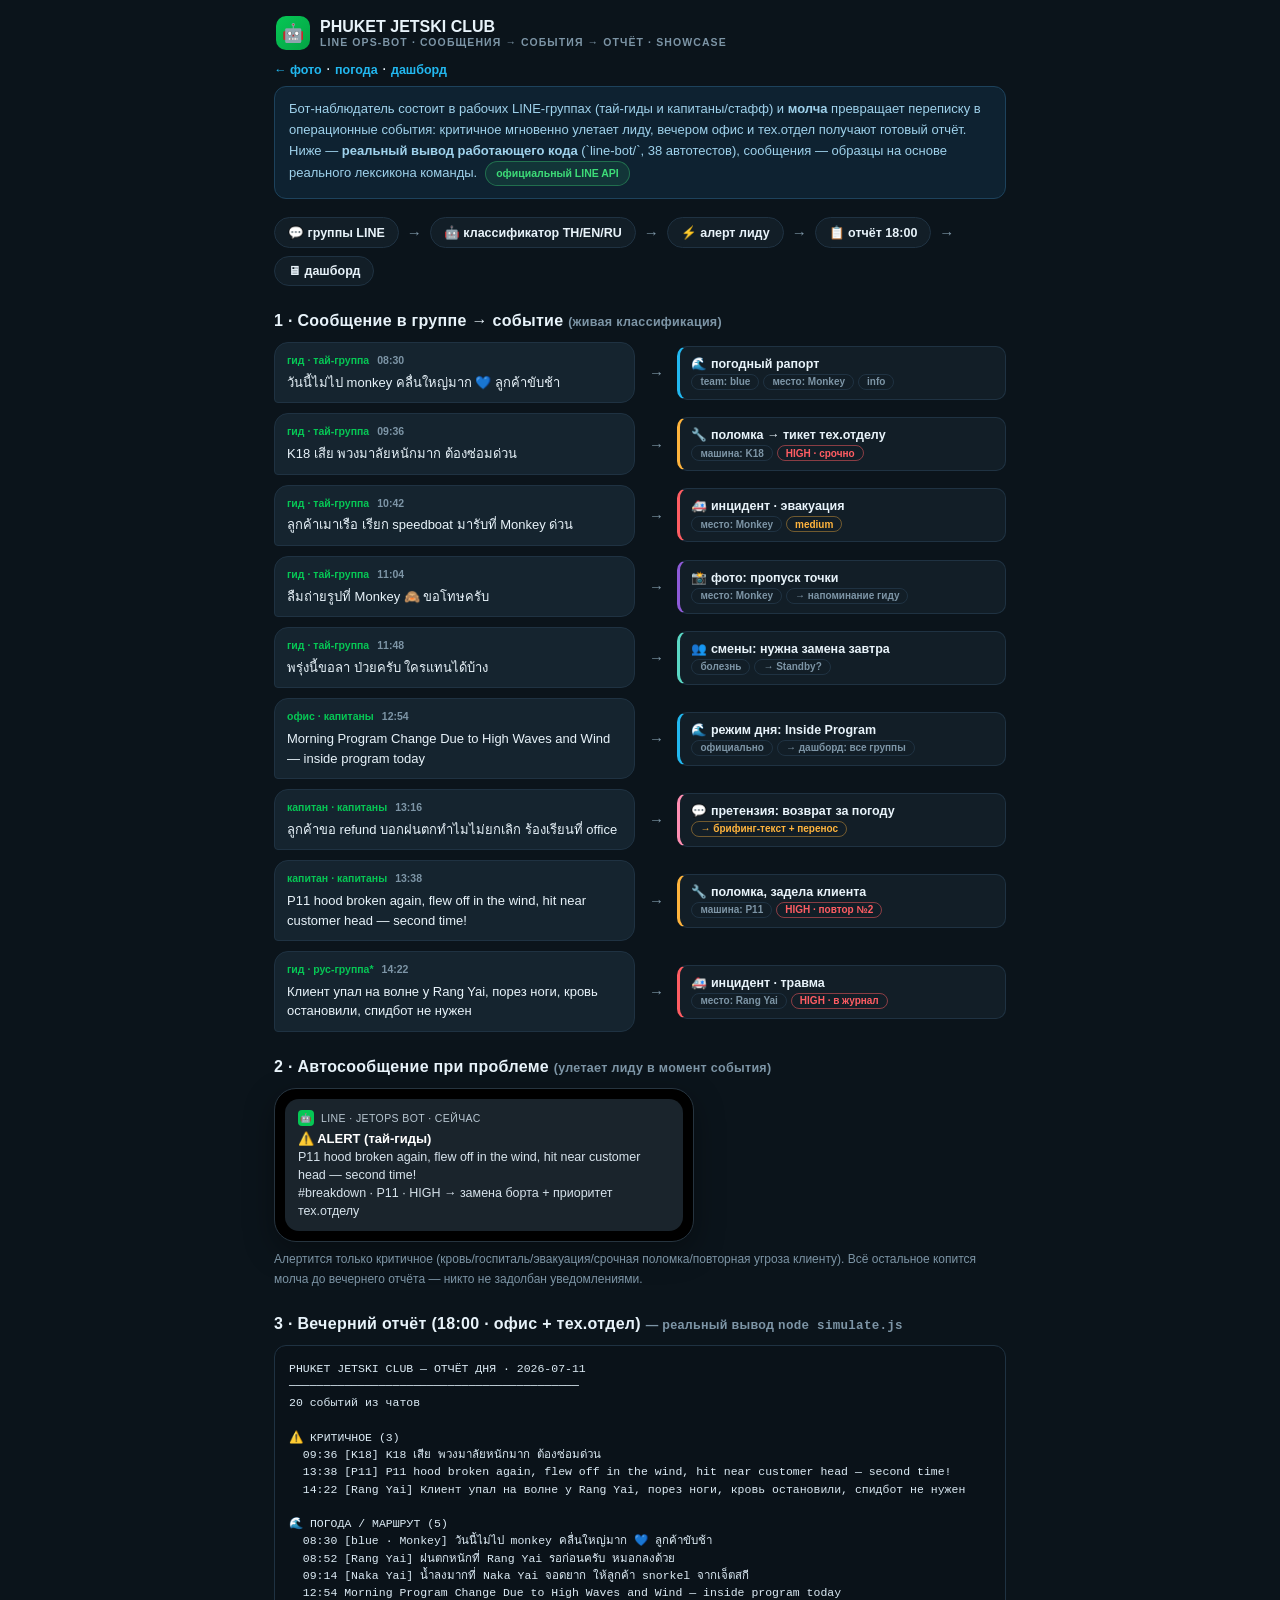
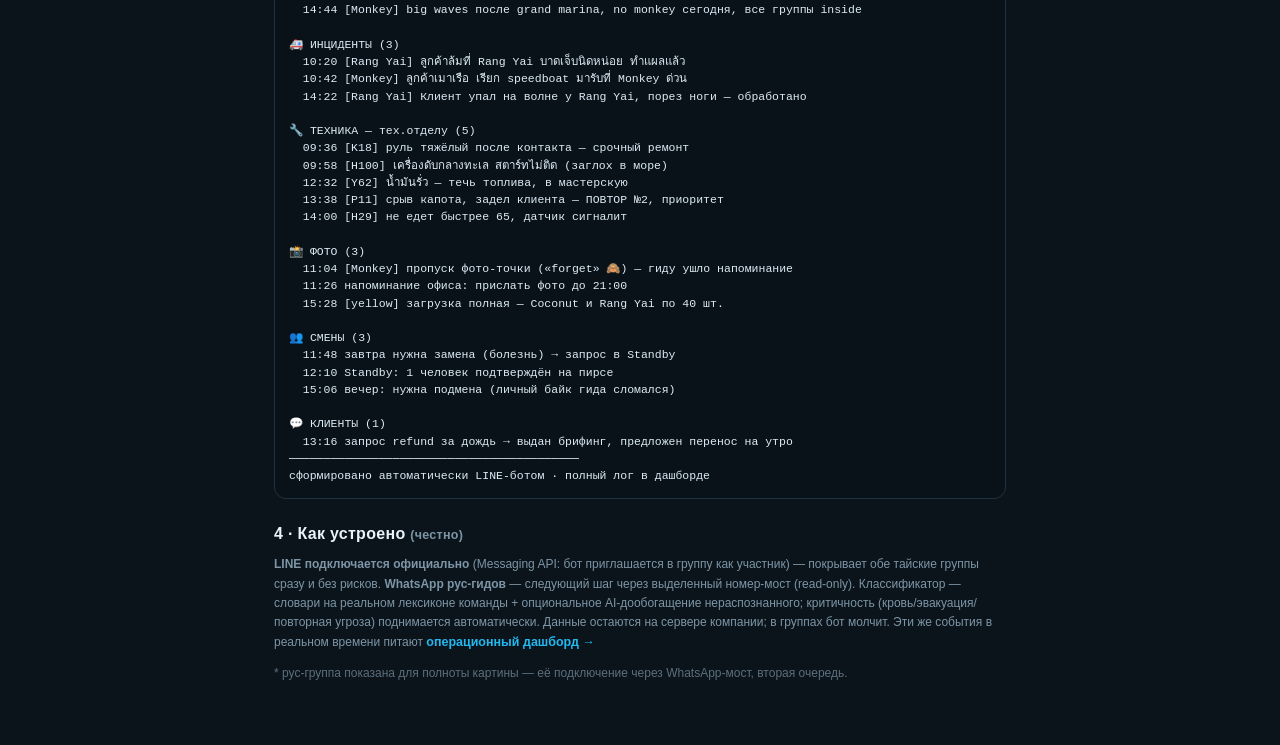
==== bot.html @ d7a2cb6c "Phuket Jetski Club ops suite — live demos (photo delivery, weather board, ops dashboard, LINE bot sh" ====
<!doctype html>
<html lang="ru">
<head>
<meta charset="utf-8">
<meta name="viewport" content="width=device-width, initial-scale=1">
<meta name="theme-color" content="#0b141b">
<title>Phuket Jetski Club — LINE Ops-Bot (showcase)</title>
<style>
  :root{--bg:#0b141b;--panel:#121e27;--panel2:#0f1922;--line:#1f3242;--ink:#e8f3fa;--muted:#7d95a6;
    --accent:#22b8f0;--ok:#3ddc78;--warn:#ffb43d;--bad:#ff5d63;--lineGreen:#06c755;
    --shadow:0 10px 30px rgba(0,0,0,.35);--r:14px}
  *{box-sizing:border-box}html,body{margin:0}
  body{font-family:-apple-system,BlinkMacSystemFont,"Segoe UI",Roboto,"Noto Sans Thai",sans-serif;background:var(--bg);color:var(--ink)}
  #app{max-width:760px;margin:0 auto;padding:0 14px 50px}
  header.top{display:flex;align-items:center;gap:10px;padding:16px 2px 10px}
  .logo{width:34px;height:34px;border-radius:10px;background:linear-gradient(135deg,#06c755,#04a344);display:grid;place-items:center;font-size:18px}
  .brand{font-weight:800}.brand small{display:block;font-weight:600;color:var(--muted);font-size:10.5px;letter-spacing:1.1px;text-transform:uppercase}
  .frame{background:#0e2231;border:1px solid #1d425c;color:#9fd2ec;font-size:13px;border-radius:12px;padding:12px 14px;margin:8px 0 18px;line-height:1.6}
  .pipe{display:flex;flex-wrap:wrap;gap:8px;align-items:center;margin:0 0 20px;font-size:12.5px;font-weight:700}
  .pipe .st{background:var(--panel);border:1px solid var(--line);border-radius:999px;padding:7px 13px}
  .pipe .ar{color:var(--muted)}
  h2{font-size:16px;margin:26px 0 12px;letter-spacing:.3px}
  h2 .n{color:var(--muted);font-weight:600;font-size:12.5px}
  .pair{display:grid;grid-template-columns:minmax(0,1.1fr) 26px minmax(0,1fr);gap:8px;align-items:center;margin-bottom:10px}
  @media(max-width:640px){.pair{grid-template-columns:1fr;gap:4px}.pair .ar{display:none}}
  .bubble{background:#15242f;border:1px solid var(--line);border-radius:14px 14px 14px 4px;padding:10px 12px;font-size:13px;line-height:1.5}
  .bubble .meta{display:flex;gap:8px;font-size:10.5px;color:var(--muted);margin-bottom:4px;font-weight:700}
  .bubble .who{color:var(--lineGreen)}
  .ar{color:var(--muted);text-align:center;font-size:15px}
  .event{background:var(--panel);border:1px solid var(--line);border-left:3px solid var(--accent);border-radius:10px;padding:9px 11px;font-size:12px}
  .event.breakdown{border-left-color:var(--warn)} .event.incident{border-left-color:var(--bad)}
  .event.shift{border-left-color:#5bd8c5} .event.photo_status{border-left-color:#8e5bd8}
  .event.client_issue{border-left-color:#ff8fb3} .event.office_notice{border-left-color:#7d95a6}
  .event b{font-size:12.5px}
  .chip{display:inline-block;font-size:10px;font-weight:800;padding:1.5px 8px;border-radius:999px;border:1px solid var(--line);color:var(--muted);margin:3px 4px 0 0}
  .chip.high{color:var(--bad);border-color:rgba(255,93,99,.5)} .chip.medium{color:var(--warn);border-color:rgba(255,180,61,.4)}
  .phone{max-width:420px;background:#000;border-radius:22px;padding:10px;border:1px solid #26343f;box-shadow:var(--shadow)}
  .notif{background:rgba(28,38,46,.96);border-radius:14px;padding:11px 13px;color:#fff}
  .notif .head{display:flex;align-items:center;gap:7px;font-size:10.5px;color:#b9c8d3;text-transform:uppercase;letter-spacing:.4px;margin-bottom:5px}
  .notif .head .ic{width:16px;height:16px;border-radius:4px;background:var(--lineGreen);display:grid;place-items:center;font-size:9px}
  .notif .t{font-size:13px;font-weight:700;margin-bottom:2px}
  .notif .b{font-size:12.5px;color:#d7e3ec;line-height:1.45}
  pre.eod{background:#0a1219;border:1px solid var(--line);color:#dcebf5;border-radius:12px;padding:14px;font-size:11.5px;line-height:1.5;white-space:pre-wrap;word-break:break-word;font-family:ui-monospace,Menlo,monospace;margin:0;overflow-x:auto}
  .note{font-size:12px;color:var(--muted);line-height:1.6;margin-top:8px}
  a.back{color:var(--accent);text-decoration:none;font-size:12.5px;font-weight:700}
  .badge{display:inline-block;font-size:10.5px;font-weight:800;padding:3px 10px;border-radius:999px;background:rgba(61,220,120,.1);color:var(--ok);border:1px solid rgba(61,220,120,.35);margin-left:8px}
</style>
</head>
<body>
<div id="app">
  <header class="top">
    <span class="logo">🤖</span>
    <span class="brand">PHUKET JETSKI CLUB<small>LINE Ops-Bot · сообщения → события → отчёт · showcase</small></span>
  </header>
  <div><a class="back" href="index.html">← фото</a> · <a class="back" href="weather.html">погода</a> · <a class="back" href="dashboard.html">дашборд</a></div>

  <div class="frame">Бот-наблюдатель состоит в рабочих LINE-группах (тай-гиды и капитаны/стафф) и <b>молча</b> превращает переписку в операционные события: критичное мгновенно улетает лиду, вечером офис и тех.отдел получают готовый отчёт. Ниже — <b>реальный вывод работающего кода</b> (`line-bot/`, 38 автотестов), сообщения — образцы на основе реального лексикона команды.<span class="badge">официальный LINE API</span></div>

  <div class="pipe">
    <span class="st">💬 группы LINE</span><span class="ar">→</span>
    <span class="st">🤖 классификатор TH/EN/RU</span><span class="ar">→</span>
    <span class="st">⚡ алерт лиду</span><span class="ar">→</span>
    <span class="st">📋 отчёт 18:00</span><span class="ar">→</span>
    <span class="st">🖥 дашборд</span>
  </div>

  <h2>1 · Сообщение в группе → событие <span class="n">(живая классификация)</span></h2>

  <div class="pair">
    <div class="bubble"><div class="meta"><span class="who">гид · тай-группа</span><span>08:30</span></div>วันนี้ไม่ไป monkey คลื่นใหญ่มาก 💙 ลูกค้าขับช้า</div>
    <div class="ar">→</div>
    <div class="event"><b>🌊 погодный рапорт</b><br><span class="chip">team: blue</span><span class="chip">место: Monkey</span><span class="chip">info</span></div>
  </div>
  <div class="pair">
    <div class="bubble"><div class="meta"><span class="who">гид · тай-группа</span><span>09:36</span></div>K18 เสีย พวงมาลัยหนักมาก ต้องซ่อมด่วน</div>
    <div class="ar">→</div>
    <div class="event breakdown"><b>🔧 поломка → тикет тех.отделу</b><br><span class="chip">машина: K18</span><span class="chip high">HIGH · срочно</span></div>
  </div>
  <div class="pair">
    <div class="bubble"><div class="meta"><span class="who">гид · тай-группа</span><span>10:42</span></div>ลูกค้าเมาเรือ เรียก speedboat มารับที่ Monkey ด่วน</div>
    <div class="ar">→</div>
    <div class="event incident"><b>🚑 инцидент · эвакуация</b><br><span class="chip">место: Monkey</span><span class="chip medium">medium</span></div>
  </div>
  <div class="pair">
    <div class="bubble"><div class="meta"><span class="who">гид · тай-группа</span><span>11:04</span></div>ลืมถ่ายรูปที่ Monkey 🙈 ขอโทษครับ</div>
    <div class="ar">→</div>
    <div class="event photo_status"><b>📸 фото: пропуск точки</b><br><span class="chip">место: Monkey</span><span class="chip">→ напоминание гиду</span></div>
  </div>
  <div class="pair">
    <div class="bubble"><div class="meta"><span class="who">гид · тай-группа</span><span>11:48</span></div>พรุ่งนี้ขอลา ป่วยครับ ใครแทนได้บ้าง</div>
    <div class="ar">→</div>
    <div class="event shift"><b>👥 смены: нужна замена завтра</b><br><span class="chip">болезнь</span><span class="chip">→ Standby?</span></div>
  </div>
  <div class="pair">
    <div class="bubble"><div class="meta"><span class="who">офис · капитаны</span><span>12:54</span></div>Morning Program Change Due to High Waves and Wind — inside program today</div>
    <div class="ar">→</div>
    <div class="event"><b>🌊 режим дня: Inside Program</b><br><span class="chip">официально</span><span class="chip">→ дашборд: все группы</span></div>
  </div>
  <div class="pair">
    <div class="bubble"><div class="meta"><span class="who">капитан · капитаны</span><span>13:16</span></div>ลูกค้าขอ refund บอกฝนตกทำไมไม่ยกเลิก ร้องเรียนที่ office</div>
    <div class="ar">→</div>
    <div class="event client_issue"><b>💬 претензия: возврат за погоду</b><br><span class="chip medium">→ брифинг-текст + перенос</span></div>
  </div>
  <div class="pair">
    <div class="bubble"><div class="meta"><span class="who">капитан · капитаны</span><span>13:38</span></div>P11 hood broken again, flew off in the wind, hit near customer head — second time!</div>
    <div class="ar">→</div>
    <div class="event breakdown"><b>🔧 поломка, задела клиента</b><br><span class="chip">машина: P11</span><span class="chip high">HIGH · повтор №2</span></div>
  </div>
  <div class="pair">
    <div class="bubble"><div class="meta"><span class="who">гид · рус-группа*</span><span>14:22</span></div>Клиент упал на волне у Rang Yai, порез ноги, кровь остановили, спидбот не нужен</div>
    <div class="ar">→</div>
    <div class="event incident"><b>🚑 инцидент · травма</b><br><span class="chip">место: Rang Yai</span><span class="chip high">HIGH · в журнал</span></div>
  </div>

  <h2>2 · Автосообщение при проблеме <span class="n">(улетает лиду в момент события)</span></h2>
  <div class="phone">
    <div class="notif">
      <div class="head"><span class="ic">🤖</span> LINE · JetOps Bot · сейчас</div>
      <div class="t">⚠️ ALERT (тай-гиды)</div>
      <div class="b">P11 hood broken again, flew off in the wind, hit near customer head — second time!<br>#breakdown · P11 · HIGH → замена борта + приоритет тех.отделу</div>
    </div>
  </div>
  <p class="note">Алертится только критичное (кровь/госпиталь/эвакуация/срочная поломка/повторная угроза клиенту). Всё остальное копится молча до вечернего отчёта — никто не задолбан уведомлениями.</p>

  <h2>3 · Вечерний отчёт (18:00 · офис + тех.отдел) <span class="n">— реальный вывод <code>node simulate.js</code></span></h2>
  <pre class="eod">PHUKET JETSKI CLUB — ОТЧЁТ ДНЯ · 2026-07-11
──────────────────────────────────────────
20 событий из чатов

⚠️ КРИТИЧНОЕ (3)
  09:36 [K18] K18 เสีย พวงมาลัยหนักมาก ต้องซ่อมด่วน
  13:38 [P11] P11 hood broken again, flew off in the wind, hit near customer head — second time!
  14:22 [Rang Yai] Клиент упал на волне у Rang Yai, порез ноги, кровь остановили, спидбот не нужен

🌊 ПОГОДА / МАРШРУТ (5)
  08:30 [blue · Monkey] วันนี้ไม่ไป monkey คลื่นใหญ่มาก 💙 ลูกค้าขับช้า
  08:52 [Rang Yai] ฝนตกหนักที่ Rang Yai รอก่อนครับ หมอกลงด้วย
  09:14 [Naka Yai] น้ำลงมากที่ Naka Yai จอดยาก ให้ลูกค้า snorkel จากเจ็ตสกี
  12:54 Morning Program Change Due to High Waves and Wind — inside program today
  14:44 [Monkey] big waves после grand marina, no monkey сегодня, все группы inside

🚑 ИНЦИДЕНТЫ (3)
  10:20 [Rang Yai] ลูกค้าล้มที่ Rang Yai บาดเจ็บนิดหน่อย ทำแผลแล้ว
  10:42 [Monkey] ลูกค้าเมาเรือ เรียก speedboat มารับที่ Monkey ด่วน
  14:22 [Rang Yai] Клиент упал на волне у Rang Yai, порез ноги — обработано

🔧 ТЕХНИКА — тех.отделу (5)
  09:36 [K18] руль тяжёлый после контакта — срочный ремонт
  09:58 [H100] เครื่องดับกลางทะเล สตาร์ทไม่ติด (заглох в море)
  12:32 [Y62] น้ำมันรั่ว — течь топлива, в мастерскую
  13:38 [P11] срыв капота, задел клиента — ПОВТОР №2, приоритет
  14:00 [H29] не едет быстрее 65, датчик сигналит

📸 ФОТО (3)
  11:04 [Monkey] пропуск фото-точки («forget» 🙈) — гиду ушло напоминание
  11:26 напоминание офиса: прислать фото до 21:00
  15:28 [yellow] загрузка полная — Coconut и Rang Yai по 40 шт.

👥 СМЕНЫ (3)
  11:48 завтра нужна замена (болезнь) → запрос в Standby
  12:10 Standby: 1 человек подтверждён на пирсе
  15:06 вечер: нужна подмена (личный байк гида сломался)

💬 КЛИЕНТЫ (1)
  13:16 запрос refund за дождь → выдан брифинг, предложен перенос на утро
──────────────────────────────────────────
сформировано автоматически LINE-ботом · полный лог в дашборде</pre>

  <h2>4 · Как устроено <span class="n">(честно)</span></h2>
  <p class="note">
    <b>LINE подключается официально</b> (Messaging API: бот приглашается в группу как участник) — покрывает обе тайские группы сразу и без рисков. <b>WhatsApp рус-гидов</b> — следующий шаг через выделенный номер-мост (read-only). Классификатор — словари на реальном лексиконе команды + опциональное AI-дообогащение нераспознанного; критичность (кровь/эвакуация/повторная угроза) поднимается автоматически. Данные остаются на сервере компании; в группах бот молчит. Эти же события в реальном времени питают <a class="back" href="dashboard.html">операционный дашборд →</a>
  </p>
  <p class="note" style="opacity:.7">* рус-группа показана для полноты картины — её подключение через WhatsApp-мост, вторая очередь.</p>
</div>
</body>
</html>
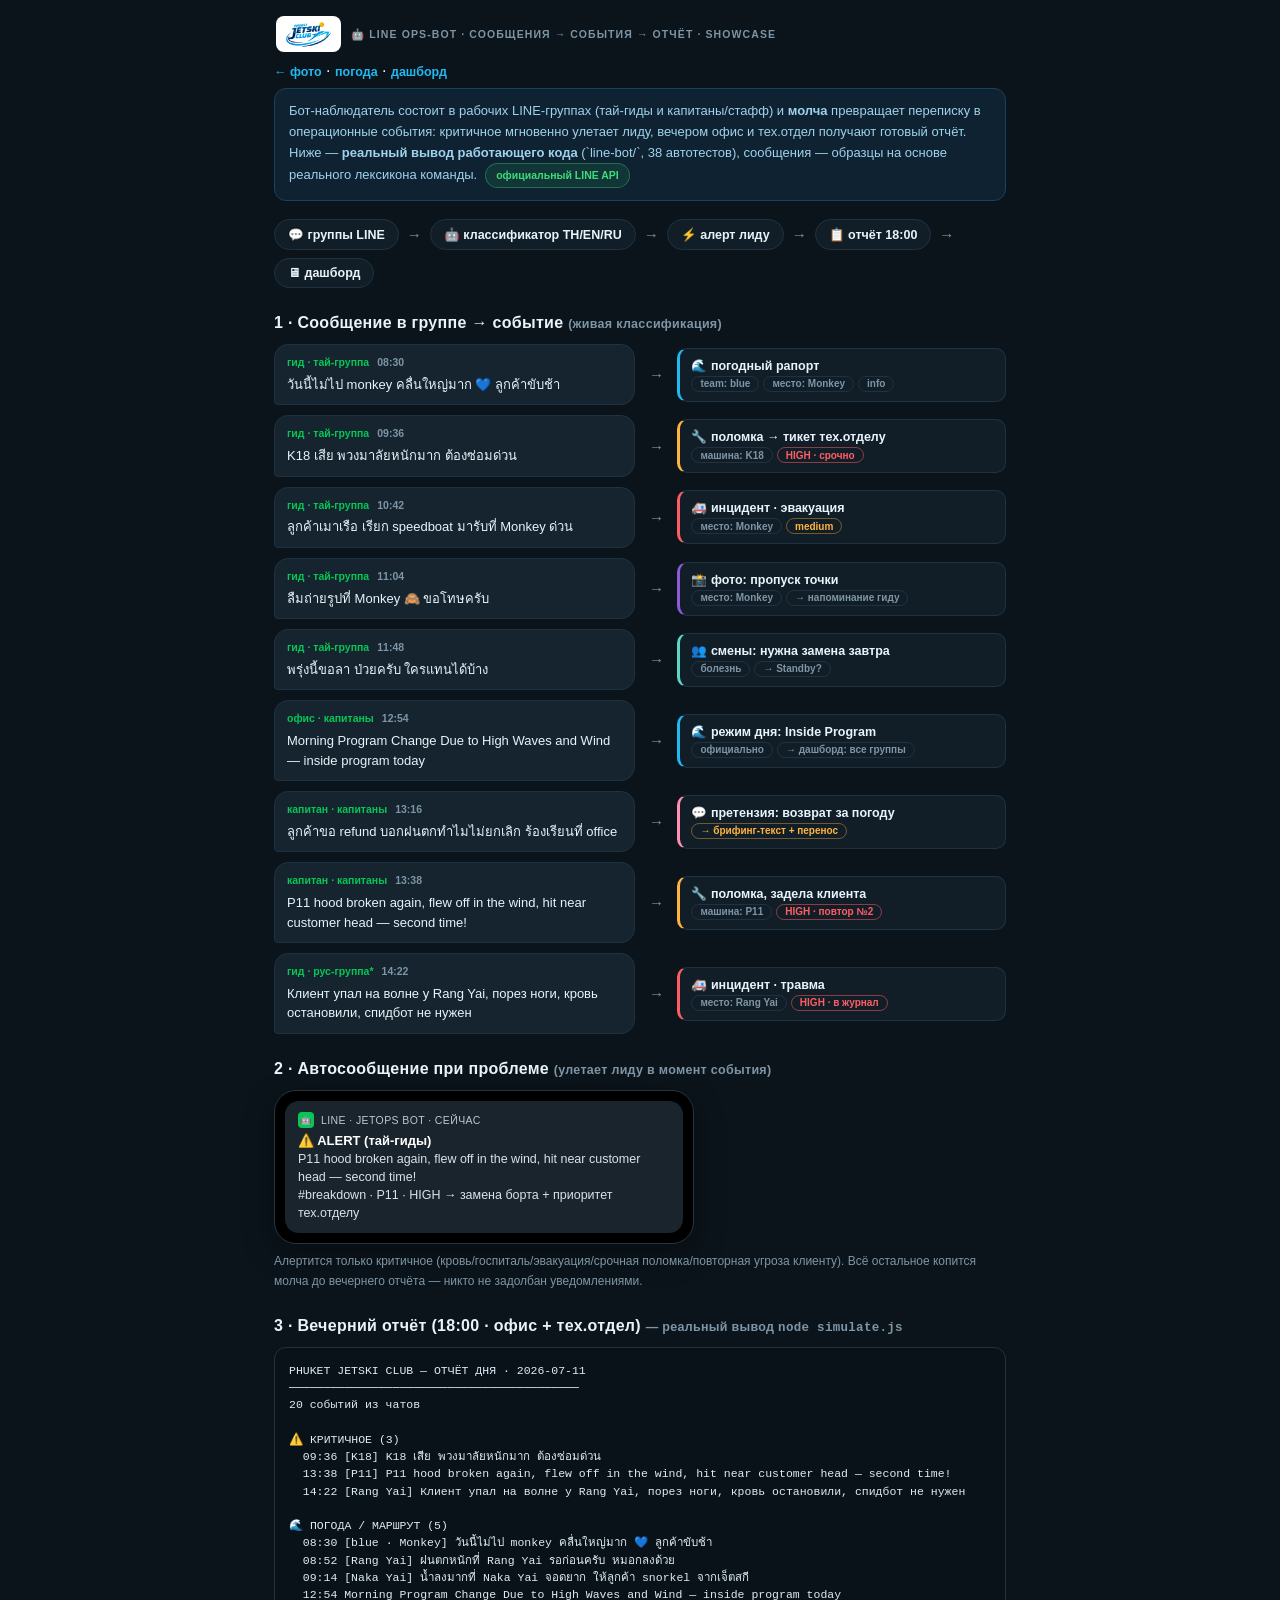
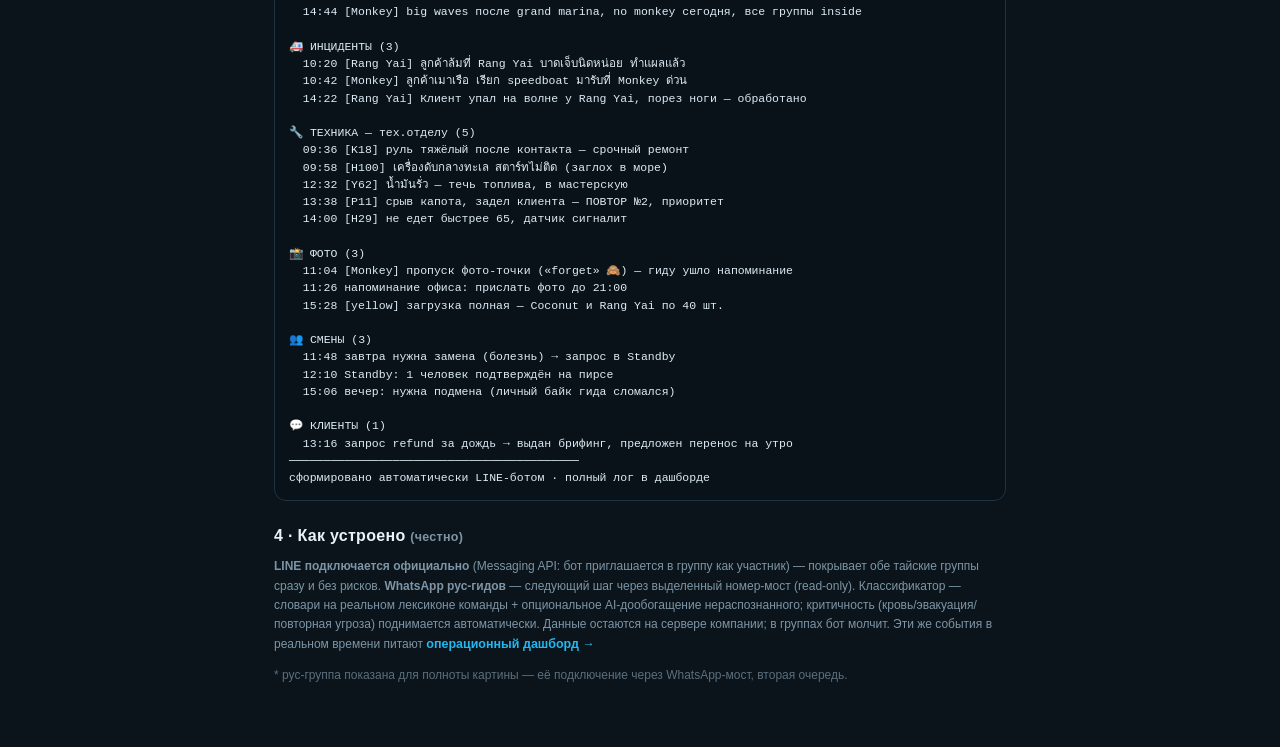
==== commit 186c7519: "brand demos with real Phuket Jetski Club logo Co-Authored-By: Claude Fable 5 <noreply@anthropic.com>" ====
--- a/bot.html
+++ b/bot.html
@@ -49,8 +49,8 @@
 <body>
 <div id="app">
   <header class="top">
-    <span class="logo">🤖</span>
-    <span class="brand">PHUKET JETSKI CLUB<small>LINE Ops-Bot · сообщения → события → отчёт · showcase</small></span>
+    <img class="logo" src="assets/logo.png" alt="Phuket Jetski Club" style="width:auto;height:28px;background:#fff;padding:4px 8px;border-radius:8px;box-sizing:content-box">
+    <span class="brand"><small>🤖 LINE Ops-Bot · сообщения → события → отчёт · showcase</small></span>
   </header>
   <div><a class="back" href="index.html">← фото</a> · <a class="back" href="weather.html">погода</a> · <a class="back" href="dashboard.html">дашборд</a></div>
 
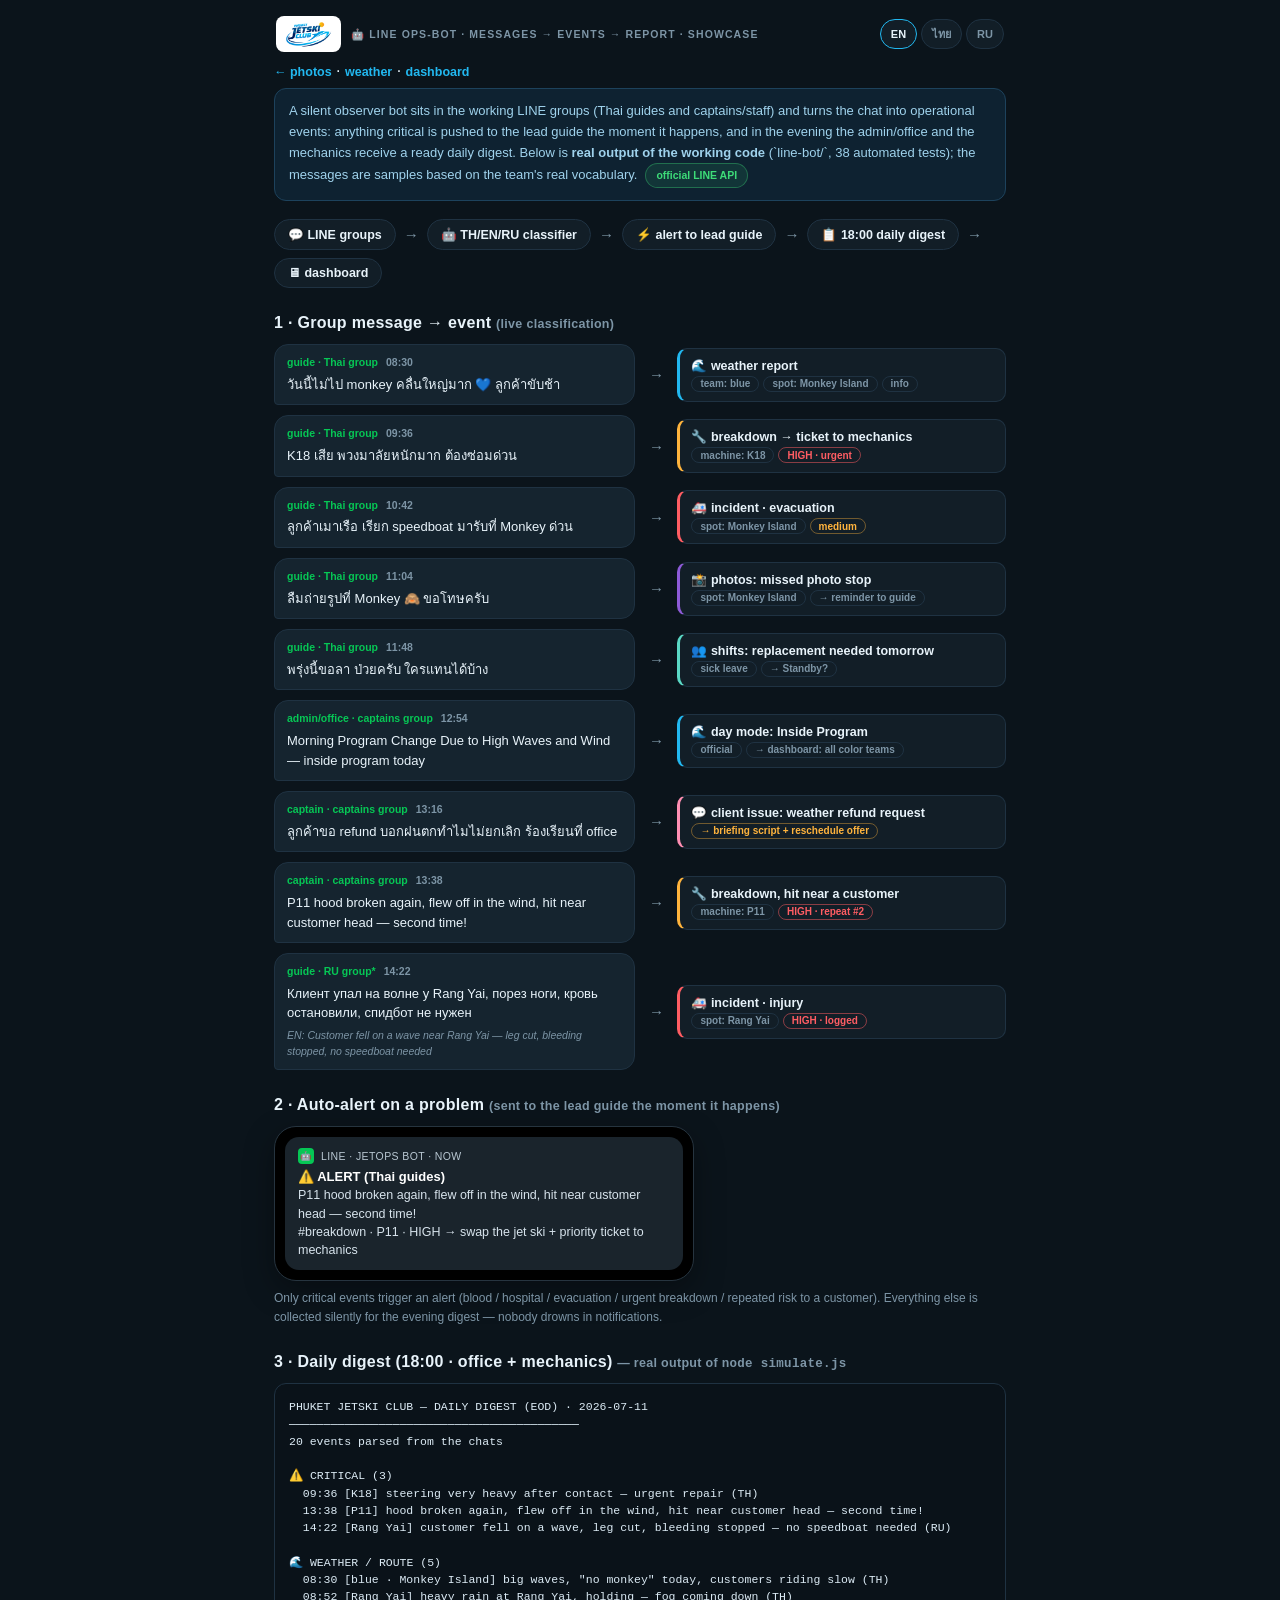
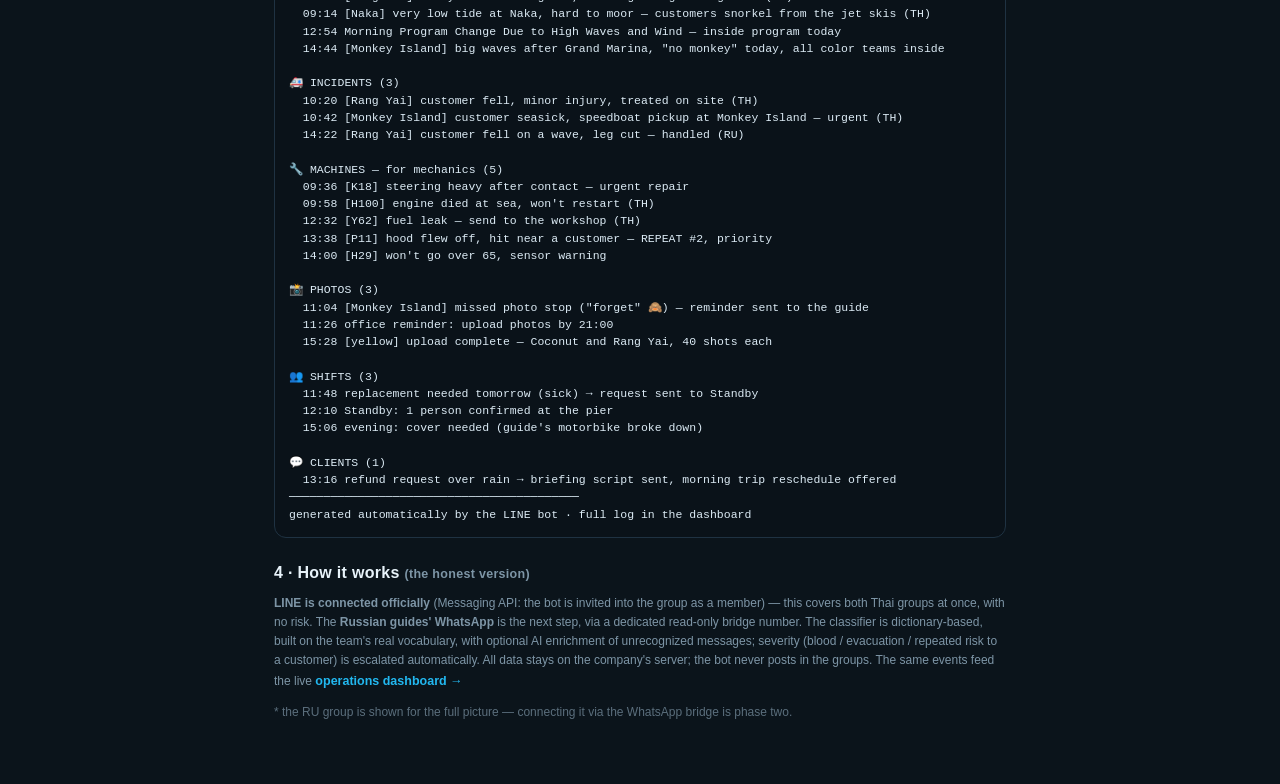
==== commit 5c6f77b7: "P0 localization: English default UI on all 4 demos + EN/TH/RU switcher - EN is the default language " ====
--- a/bot.html
+++ b/bot.html
@@ -1,5 +1,5 @@
 <!doctype html>
-<html lang="ru">
+<html lang="en">
 <head>
 <meta charset="utf-8">
 <meta name="viewport" content="width=device-width, initial-scale=1">
@@ -15,6 +15,9 @@
   header.top{display:flex;align-items:center;gap:10px;padding:16px 2px 10px}
   .logo{width:34px;height:34px;border-radius:10px;background:linear-gradient(135deg,#06c755,#04a344);display:grid;place-items:center;font-size:18px}
   .brand{font-weight:800}.brand small{display:block;font-weight:600;color:var(--muted);font-size:10.5px;letter-spacing:1.1px;text-transform:uppercase}
+  .lang{margin-left:auto;display:flex;gap:4px}
+  .lang button{background:var(--panel);border:1px solid var(--line);color:var(--muted);font:inherit;font-size:11px;font-weight:800;padding:5px 10px;border-radius:999px;cursor:pointer}
+  .lang button.on{color:var(--ink);border-color:var(--accent)}
   .frame{background:#0e2231;border:1px solid #1d425c;color:#9fd2ec;font-size:13px;border-radius:12px;padding:12px 14px;margin:8px 0 18px;line-height:1.6}
   .pipe{display:flex;flex-wrap:wrap;gap:8px;align-items:center;margin:0 0 20px;font-size:12.5px;font-weight:700}
   .pipe .st{background:var(--panel);border:1px solid var(--line);border-radius:999px;padding:7px 13px}
@@ -26,6 +29,7 @@
   .bubble{background:#15242f;border:1px solid var(--line);border-radius:14px 14px 14px 4px;padding:10px 12px;font-size:13px;line-height:1.5}
   .bubble .meta{display:flex;gap:8px;font-size:10.5px;color:var(--muted);margin-bottom:4px;font-weight:700}
   .bubble .who{color:var(--lineGreen)}
+  .bubble .trn{margin-top:5px;font-size:10.5px;color:var(--muted);font-style:italic}
   .ar{color:var(--muted);text-align:center;font-size:15px}
   .event{background:var(--panel);border:1px solid var(--line);border-left:3px solid var(--accent);border-radius:10px;padding:9px 11px;font-size:12px}
   .event.breakdown{border-left-color:var(--warn)} .event.incident{border-left-color:var(--bad)}
@@ -50,127 +54,180 @@
 <div id="app">
   <header class="top">
     <img class="logo" src="assets/logo.png" alt="Phuket Jetski Club" style="width:auto;height:28px;background:#fff;padding:4px 8px;border-radius:8px;box-sizing:content-box">
-    <span class="brand"><small>🤖 LINE Ops-Bot · сообщения → события → отчёт · showcase</small></span>
+    <span class="brand"><small data-i18n="brand">🤖 LINE Ops-Bot · messages → events → report · showcase</small></span>
+    <div class="lang" role="group" aria-label="Language">
+      <button type="button" data-lang="en" class="on">EN</button>
+      <button type="button" data-lang="th">ไทย</button>
+      <button type="button" data-lang="ru">RU</button>
+    </div>
   </header>
-  <div><a class="back" href="index.html">← фото</a> · <a class="back" href="weather.html">погода</a> · <a class="back" href="dashboard.html">дашборд</a></div>
-
-  <div class="frame">Бот-наблюдатель состоит в рабочих LINE-группах (тай-гиды и капитаны/стафф) и <b>молча</b> превращает переписку в операционные события: критичное мгновенно улетает лиду, вечером офис и тех.отдел получают готовый отчёт. Ниже — <b>реальный вывод работающего кода</b> (`line-bot/`, 38 автотестов), сообщения — образцы на основе реального лексикона команды.<span class="badge">официальный LINE API</span></div>
+  <div><a class="back" href="index.html" data-i18n="nav_photos">← photos</a> · <a class="back" href="weather.html" data-i18n="nav_weather">weather</a> · <a class="back" href="dashboard.html" data-i18n="nav_dashboard">dashboard</a></div>
+
+  <div class="frame" data-i18n="frame">A silent observer bot sits in the working LINE groups (Thai guides and captains/staff) and turns the chat into operational events: anything critical is pushed to the lead guide the moment it happens, and in the evening the admin/office and the mechanics receive a ready daily digest. Below is <b>real output of the working code</b> (`line-bot/`, 38 automated tests); the messages are samples based on the team's real vocabulary.<span class="badge">official LINE API</span></div>
 
   <div class="pipe">
-    <span class="st">💬 группы LINE</span><span class="ar">→</span>
-    <span class="st">🤖 классификатор TH/EN/RU</span><span class="ar">→</span>
-    <span class="st">⚡ алерт лиду</span><span class="ar">→</span>
-    <span class="st">📋 отчёт 18:00</span><span class="ar">→</span>
-    <span class="st">🖥 дашборд</span>
-  </div>
-
-  <h2>1 · Сообщение в группе → событие <span class="n">(живая классификация)</span></h2>
-
-  <div class="pair">
-    <div class="bubble"><div class="meta"><span class="who">гид · тай-группа</span><span>08:30</span></div>วันนี้ไม่ไป monkey คลื่นใหญ่มาก 💙 ลูกค้าขับช้า</div>
-    <div class="ar">→</div>
-    <div class="event"><b>🌊 погодный рапорт</b><br><span class="chip">team: blue</span><span class="chip">место: Monkey</span><span class="chip">info</span></div>
-  </div>
-  <div class="pair">
-    <div class="bubble"><div class="meta"><span class="who">гид · тай-группа</span><span>09:36</span></div>K18 เสีย พวงมาลัยหนักมาก ต้องซ่อมด่วน</div>
-    <div class="ar">→</div>
-    <div class="event breakdown"><b>🔧 поломка → тикет тех.отделу</b><br><span class="chip">машина: K18</span><span class="chip high">HIGH · срочно</span></div>
-  </div>
-  <div class="pair">
-    <div class="bubble"><div class="meta"><span class="who">гид · тай-группа</span><span>10:42</span></div>ลูกค้าเมาเรือ เรียก speedboat มารับที่ Monkey ด่วน</div>
-    <div class="ar">→</div>
-    <div class="event incident"><b>🚑 инцидент · эвакуация</b><br><span class="chip">место: Monkey</span><span class="chip medium">medium</span></div>
-  </div>
-  <div class="pair">
-    <div class="bubble"><div class="meta"><span class="who">гид · тай-группа</span><span>11:04</span></div>ลืมถ่ายรูปที่ Monkey 🙈 ขอโทษครับ</div>
-    <div class="ar">→</div>
-    <div class="event photo_status"><b>📸 фото: пропуск точки</b><br><span class="chip">место: Monkey</span><span class="chip">→ напоминание гиду</span></div>
-  </div>
-  <div class="pair">
-    <div class="bubble"><div class="meta"><span class="who">гид · тай-группа</span><span>11:48</span></div>พรุ่งนี้ขอลา ป่วยครับ ใครแทนได้บ้าง</div>
-    <div class="ar">→</div>
-    <div class="event shift"><b>👥 смены: нужна замена завтра</b><br><span class="chip">болезнь</span><span class="chip">→ Standby?</span></div>
-  </div>
-  <div class="pair">
-    <div class="bubble"><div class="meta"><span class="who">офис · капитаны</span><span>12:54</span></div>Morning Program Change Due to High Waves and Wind — inside program today</div>
-    <div class="ar">→</div>
-    <div class="event"><b>🌊 режим дня: Inside Program</b><br><span class="chip">официально</span><span class="chip">→ дашборд: все группы</span></div>
-  </div>
-  <div class="pair">
-    <div class="bubble"><div class="meta"><span class="who">капитан · капитаны</span><span>13:16</span></div>ลูกค้าขอ refund บอกฝนตกทำไมไม่ยกเลิก ร้องเรียนที่ office</div>
-    <div class="ar">→</div>
-    <div class="event client_issue"><b>💬 претензия: возврат за погоду</b><br><span class="chip medium">→ брифинг-текст + перенос</span></div>
-  </div>
-  <div class="pair">
-    <div class="bubble"><div class="meta"><span class="who">капитан · капитаны</span><span>13:38</span></div>P11 hood broken again, flew off in the wind, hit near customer head — second time!</div>
-    <div class="ar">→</div>
-    <div class="event breakdown"><b>🔧 поломка, задела клиента</b><br><span class="chip">машина: P11</span><span class="chip high">HIGH · повтор №2</span></div>
-  </div>
-  <div class="pair">
-    <div class="bubble"><div class="meta"><span class="who">гид · рус-группа*</span><span>14:22</span></div>Клиент упал на волне у Rang Yai, порез ноги, кровь остановили, спидбот не нужен</div>
-    <div class="ar">→</div>
-    <div class="event incident"><b>🚑 инцидент · травма</b><br><span class="chip">место: Rang Yai</span><span class="chip high">HIGH · в журнал</span></div>
-  </div>
-
-  <h2>2 · Автосообщение при проблеме <span class="n">(улетает лиду в момент события)</span></h2>
+    <span class="st" data-i18n="pipe1">💬 LINE groups</span><span class="ar">→</span>
+    <span class="st" data-i18n="pipe2">🤖 TH/EN/RU classifier</span><span class="ar">→</span>
+    <span class="st" data-i18n="pipe3">⚡ alert to lead guide</span><span class="ar">→</span>
+    <span class="st" data-i18n="pipe4">📋 18:00 daily digest</span><span class="ar">→</span>
+    <span class="st" data-i18n="pipe5">🖥 dashboard</span>
+  </div>
+
+  <h2><span data-i18n="s1">1 · Group message → event</span> <span class="n" data-i18n="s1n">(live classification)</span></h2>
+
+  <div class="pair">
+    <div class="bubble"><div class="meta"><span class="who">guide · Thai group</span><span>08:30</span></div>วันนี้ไม่ไป monkey คลื่นใหญ่มาก 💙 ลูกค้าขับช้า</div>
+    <div class="ar">→</div>
+    <div class="event"><b>🌊 weather report</b><br><span class="chip">team: blue</span><span class="chip">spot: Monkey Island</span><span class="chip">info</span></div>
+  </div>
+  <div class="pair">
+    <div class="bubble"><div class="meta"><span class="who">guide · Thai group</span><span>09:36</span></div>K18 เสีย พวงมาลัยหนักมาก ต้องซ่อมด่วน</div>
+    <div class="ar">→</div>
+    <div class="event breakdown"><b>🔧 breakdown → ticket to mechanics</b><br><span class="chip">machine: K18</span><span class="chip high">HIGH · urgent</span></div>
+  </div>
+  <div class="pair">
+    <div class="bubble"><div class="meta"><span class="who">guide · Thai group</span><span>10:42</span></div>ลูกค้าเมาเรือ เรียก speedboat มารับที่ Monkey ด่วน</div>
+    <div class="ar">→</div>
+    <div class="event incident"><b>🚑 incident · evacuation</b><br><span class="chip">spot: Monkey Island</span><span class="chip medium">medium</span></div>
+  </div>
+  <div class="pair">
+    <div class="bubble"><div class="meta"><span class="who">guide · Thai group</span><span>11:04</span></div>ลืมถ่ายรูปที่ Monkey 🙈 ขอโทษครับ</div>
+    <div class="ar">→</div>
+    <div class="event photo_status"><b>📸 photos: missed photo stop</b><br><span class="chip">spot: Monkey Island</span><span class="chip">→ reminder to guide</span></div>
+  </div>
+  <div class="pair">
+    <div class="bubble"><div class="meta"><span class="who">guide · Thai group</span><span>11:48</span></div>พรุ่งนี้ขอลา ป่วยครับ ใครแทนได้บ้าง</div>
+    <div class="ar">→</div>
+    <div class="event shift"><b>👥 shifts: replacement needed tomorrow</b><br><span class="chip">sick leave</span><span class="chip">→ Standby?</span></div>
+  </div>
+  <div class="pair">
+    <div class="bubble"><div class="meta"><span class="who">admin/office · captains group</span><span>12:54</span></div>Morning Program Change Due to High Waves and Wind — inside program today</div>
+    <div class="ar">→</div>
+    <div class="event"><b>🌊 day mode: Inside Program</b><br><span class="chip">official</span><span class="chip">→ dashboard: all color teams</span></div>
+  </div>
+  <div class="pair">
+    <div class="bubble"><div class="meta"><span class="who">captain · captains group</span><span>13:16</span></div>ลูกค้าขอ refund บอกฝนตกทำไมไม่ยกเลิก ร้องเรียนที่ office</div>
+    <div class="ar">→</div>
+    <div class="event client_issue"><b>💬 client issue: weather refund request</b><br><span class="chip medium">→ briefing script + reschedule offer</span></div>
+  </div>
+  <div class="pair">
+    <div class="bubble"><div class="meta"><span class="who">captain · captains group</span><span>13:38</span></div>P11 hood broken again, flew off in the wind, hit near customer head — second time!</div>
+    <div class="ar">→</div>
+    <div class="event breakdown"><b>🔧 breakdown, hit near a customer</b><br><span class="chip">machine: P11</span><span class="chip high">HIGH · repeat #2</span></div>
+  </div>
+  <div class="pair">
+    <div class="bubble"><div class="meta"><span class="who">guide · RU group*</span><span>14:22</span></div>Клиент упал на волне у Rang Yai, порез ноги, кровь остановили, спидбот не нужен<div class="trn">EN: Customer fell on a wave near Rang Yai — leg cut, bleeding stopped, no speedboat needed</div></div>
+    <div class="ar">→</div>
+    <div class="event incident"><b>🚑 incident · injury</b><br><span class="chip">spot: Rang Yai</span><span class="chip high">HIGH · logged</span></div>
+  </div>
+
+  <h2><span data-i18n="s2">2 · Auto-alert on a problem</span> <span class="n" data-i18n="s2n">(sent to the lead guide the moment it happens)</span></h2>
   <div class="phone">
     <div class="notif">
-      <div class="head"><span class="ic">🤖</span> LINE · JetOps Bot · сейчас</div>
-      <div class="t">⚠️ ALERT (тай-гиды)</div>
-      <div class="b">P11 hood broken again, flew off in the wind, hit near customer head — second time!<br>#breakdown · P11 · HIGH → замена борта + приоритет тех.отделу</div>
+      <div class="head"><span class="ic">🤖</span> LINE · JetOps Bot · now</div>
+      <div class="t">⚠️ ALERT (Thai guides)</div>
+      <div class="b">P11 hood broken again, flew off in the wind, hit near customer head — second time!<br>#breakdown · P11 · HIGH → swap the jet ski + priority ticket to mechanics</div>
     </div>
   </div>
-  <p class="note">Алертится только критичное (кровь/госпиталь/эвакуация/срочная поломка/повторная угроза клиенту). Всё остальное копится молча до вечернего отчёта — никто не задолбан уведомлениями.</p>
-
-  <h2>3 · Вечерний отчёт (18:00 · офис + тех.отдел) <span class="n">— реальный вывод <code>node simulate.js</code></span></h2>
-  <pre class="eod">PHUKET JETSKI CLUB — ОТЧЁТ ДНЯ · 2026-07-11
+  <p class="note" data-i18n="alert_note">Only critical events trigger an alert (blood / hospital / evacuation / urgent breakdown / repeated risk to a customer). Everything else is collected silently for the evening digest — nobody drowns in notifications.</p>
+
+  <h2><span data-i18n="s3">3 · Daily digest (18:00 · office + mechanics)</span> <span class="n" data-i18n="s3n">— real output of <code>node simulate.js</code></span></h2>
+  <pre class="eod">PHUKET JETSKI CLUB — DAILY DIGEST (EOD) · 2026-07-11
 ──────────────────────────────────────────
-20 событий из чатов
-
-⚠️ КРИТИЧНОЕ (3)
-  09:36 [K18] K18 เสีย พวงมาลัยหนักมาก ต้องซ่อมด่วน
-  13:38 [P11] P11 hood broken again, flew off in the wind, hit near customer head — second time!
-  14:22 [Rang Yai] Клиент упал на волне у Rang Yai, порез ноги, кровь остановили, спидбот не нужен
-
-🌊 ПОГОДА / МАРШРУТ (5)
-  08:30 [blue · Monkey] วันนี้ไม่ไป monkey คลื่นใหญ่มาก 💙 ลูกค้าขับช้า
-  08:52 [Rang Yai] ฝนตกหนักที่ Rang Yai รอก่อนครับ หมอกลงด้วย
-  09:14 [Naka Yai] น้ำลงมากที่ Naka Yai จอดยาก ให้ลูกค้า snorkel จากเจ็ตสกี
+20 events parsed from the chats
+
+⚠️ CRITICAL (3)
+  09:36 [K18] steering very heavy after contact — urgent repair (TH)
+  13:38 [P11] hood broken again, flew off in the wind, hit near customer head — second time!
+  14:22 [Rang Yai] customer fell on a wave, leg cut, bleeding stopped — no speedboat needed (RU)
+
+🌊 WEATHER / ROUTE (5)
+  08:30 [blue · Monkey Island] big waves, "no monkey" today, customers riding slow (TH)
+  08:52 [Rang Yai] heavy rain at Rang Yai, holding — fog coming down (TH)
+  09:14 [Naka] very low tide at Naka, hard to moor — customers snorkel from the jet skis (TH)
   12:54 Morning Program Change Due to High Waves and Wind — inside program today
-  14:44 [Monkey] big waves после grand marina, no monkey сегодня, все группы inside
-
-🚑 ИНЦИДЕНТЫ (3)
-  10:20 [Rang Yai] ลูกค้าล้มที่ Rang Yai บาดเจ็บนิดหน่อย ทำแผลแล้ว
-  10:42 [Monkey] ลูกค้าเมาเรือ เรียก speedboat มารับที่ Monkey ด่วน
-  14:22 [Rang Yai] Клиент упал на волне у Rang Yai, порез ноги — обработано
-
-🔧 ТЕХНИКА — тех.отделу (5)
-  09:36 [K18] руль тяжёлый после контакта — срочный ремонт
-  09:58 [H100] เครื่องดับกลางทะเล สตาร์ทไม่ติด (заглох в море)
-  12:32 [Y62] น้ำมันรั่ว — течь топлива, в мастерскую
-  13:38 [P11] срыв капота, задел клиента — ПОВТОР №2, приоритет
-  14:00 [H29] не едет быстрее 65, датчик сигналит
-
-📸 ФОТО (3)
-  11:04 [Monkey] пропуск фото-точки («forget» 🙈) — гиду ушло напоминание
-  11:26 напоминание офиса: прислать фото до 21:00
-  15:28 [yellow] загрузка полная — Coconut и Rang Yai по 40 шт.
-
-👥 СМЕНЫ (3)
-  11:48 завтра нужна замена (болезнь) → запрос в Standby
-  12:10 Standby: 1 человек подтверждён на пирсе
-  15:06 вечер: нужна подмена (личный байк гида сломался)
-
-💬 КЛИЕНТЫ (1)
-  13:16 запрос refund за дождь → выдан брифинг, предложен перенос на утро
+  14:44 [Monkey Island] big waves after Grand Marina, "no monkey" today, all color teams inside
+
+🚑 INCIDENTS (3)
+  10:20 [Rang Yai] customer fell, minor injury, treated on site (TH)
+  10:42 [Monkey Island] customer seasick, speedboat pickup at Monkey Island — urgent (TH)
+  14:22 [Rang Yai] customer fell on a wave, leg cut — handled (RU)
+
+🔧 MACHINES — for mechanics (5)
+  09:36 [K18] steering heavy after contact — urgent repair
+  09:58 [H100] engine died at sea, won't restart (TH)
+  12:32 [Y62] fuel leak — send to the workshop (TH)
+  13:38 [P11] hood flew off, hit near a customer — REPEAT #2, priority
+  14:00 [H29] won't go over 65, sensor warning
+
+📸 PHOTOS (3)
+  11:04 [Monkey Island] missed photo stop ("forget" 🙈) — reminder sent to the guide
+  11:26 office reminder: upload photos by 21:00
+  15:28 [yellow] upload complete — Coconut and Rang Yai, 40 shots each
+
+👥 SHIFTS (3)
+  11:48 replacement needed tomorrow (sick) → request sent to Standby
+  12:10 Standby: 1 person confirmed at the pier
+  15:06 evening: cover needed (guide's motorbike broke down)
+
+💬 CLIENTS (1)
+  13:16 refund request over rain → briefing script sent, morning trip reschedule offered
 ──────────────────────────────────────────
-сформировано автоматически LINE-ботом · полный лог в дашборде</pre>
-
-  <h2>4 · Как устроено <span class="n">(честно)</span></h2>
-  <p class="note">
-    <b>LINE подключается официально</b> (Messaging API: бот приглашается в группу как участник) — покрывает обе тайские группы сразу и без рисков. <b>WhatsApp рус-гидов</b> — следующий шаг через выделенный номер-мост (read-only). Классификатор — словари на реальном лексиконе команды + опциональное AI-дообогащение нераспознанного; критичность (кровь/эвакуация/повторная угроза) поднимается автоматически. Данные остаются на сервере компании; в группах бот молчит. Эти же события в реальном времени питают <a class="back" href="dashboard.html">операционный дашборд →</a>
+generated automatically by the LINE bot · full log in the dashboard</pre>
+
+  <h2><span data-i18n="s4">4 · How it works</span> <span class="n" data-i18n="s4n">(the honest version)</span></h2>
+  <p class="note" data-i18n="how_note">
+    <b>LINE is connected officially</b> (Messaging API: the bot is invited into the group as a member) — this covers both Thai groups at once, with no risk. The <b>Russian guides' WhatsApp</b> is the next step, via a dedicated read-only bridge number. The classifier is dictionary-based, built on the team's real vocabulary, with optional AI enrichment of unrecognized messages; severity (blood / evacuation / repeated risk to a customer) is escalated automatically. All data stays on the company's server; the bot never posts in the groups. The same events feed the live <a class="back" href="dashboard.html">operations dashboard →</a>
   </p>
-  <p class="note" style="opacity:.7">* рус-группа показана для полноты картины — её подключение через WhatsApp-мост, вторая очередь.</p>
+  <p class="note" style="opacity:.7" data-i18n="ru_footnote">* the RU group is shown for the full picture — connecting it via the WhatsApp bridge is phase two.</p>
 </div>
+<script>
+(function(){
+  var I18N = {
+    en: {}, // English is the default content baked into the markup below
+    th: {}, // Thai translations pending — falls back to English
+    ru: {
+      brand: "🤖 LINE Ops-Bot · сообщения → события → отчёт · showcase",
+      nav_photos: "← фото", nav_weather: "погода", nav_dashboard: "дашборд",
+      frame: "Бот-наблюдатель состоит в рабочих LINE-группах (тай-гиды и капитаны/стафф) и <b>молча</b> превращает переписку в операционные события: критичное мгновенно улетает лиду, вечером офис и тех.отдел получают готовый отчёт. Ниже — <b>реальный вывод работающего кода</b> (`line-bot/`, 38 автотестов), сообщения — образцы на основе реального лексикона команды.<span class=\"badge\">официальный LINE API</span>",
+      pipe1: "💬 группы LINE", pipe2: "🤖 классификатор TH/EN/RU", pipe3: "⚡ алерт лиду", pipe4: "📋 отчёт 18:00", pipe5: "🖥 дашборд",
+      s1: "1 · Сообщение в группе → событие", s1n: "(живая классификация)",
+      s2: "2 · Автосообщение при проблеме", s2n: "(улетает лиду в момент события)",
+      s3: "3 · Вечерний отчёт (18:00 · офис + тех.отдел)", s3n: "— реальный вывод <code>node simulate.js</code>",
+      s4: "4 · Как устроено", s4n: "(честно)",
+      alert_note: "Алертится только критичное (кровь/госпиталь/эвакуация/срочная поломка/повторная угроза клиенту). Всё остальное копится молча до вечернего отчёта — никто не тонет в уведомлениях.",
+      how_note: "<b>LINE подключается официально</b> (Messaging API: бот приглашается в группу как участник) — покрывает обе тайские группы сразу и без рисков. <b>WhatsApp рус-гидов</b> — следующий шаг через выделенный номер-мост (read-only). Классификатор — словари на реальном лексиконе команды + опциональное AI-дообогащение нераспознанного; критичность (кровь/эвакуация/повторная угроза) поднимается автоматически. Данные остаются на сервере компании; в группах бот молчит. Эти же события в реальном времени питают <a class=\"back\" href=\"dashboard.html\">операционный дашборд →</a>",
+      ru_footnote: "* рус-группа показана для полноты картины — её подключение через WhatsApp-мост, вторая очередь."
+    }
+  };
+
+  // Capture the default (English) markup so switching back never loses it.
+  var els = document.querySelectorAll("[data-i18n]");
+  els.forEach(function(el){ I18N.en[el.getAttribute("data-i18n")] = el.innerHTML; });
+
+  function t(key, lang){
+    var dict = I18N[lang] || {};
+    return (key in dict) ? dict[key] : I18N.en[key]; // TH (and any gaps) fall back to EN
+  }
+
+  function applyLang(lang){
+    if (!I18N[lang]) lang = "en";
+    els.forEach(function(el){ el.innerHTML = t(el.getAttribute("data-i18n"), lang); });
+    document.documentElement.lang = lang;
+    document.querySelectorAll(".lang button").forEach(function(b){
+      b.classList.toggle("on", b.getAttribute("data-lang") === lang);
+    });
+    try { localStorage.setItem("jetops_lang", lang); } catch(e) {}
+  }
+
+  document.querySelectorAll(".lang button").forEach(function(b){
+    b.addEventListener("click", function(){ applyLang(b.getAttribute("data-lang")); });
+  });
+
+  var saved = null;
+  try { saved = localStorage.getItem("jetops_lang"); } catch(e) {}
+  if (saved && saved !== "en") applyLang(saved);
+})();
+</script>
 </body>
 </html>
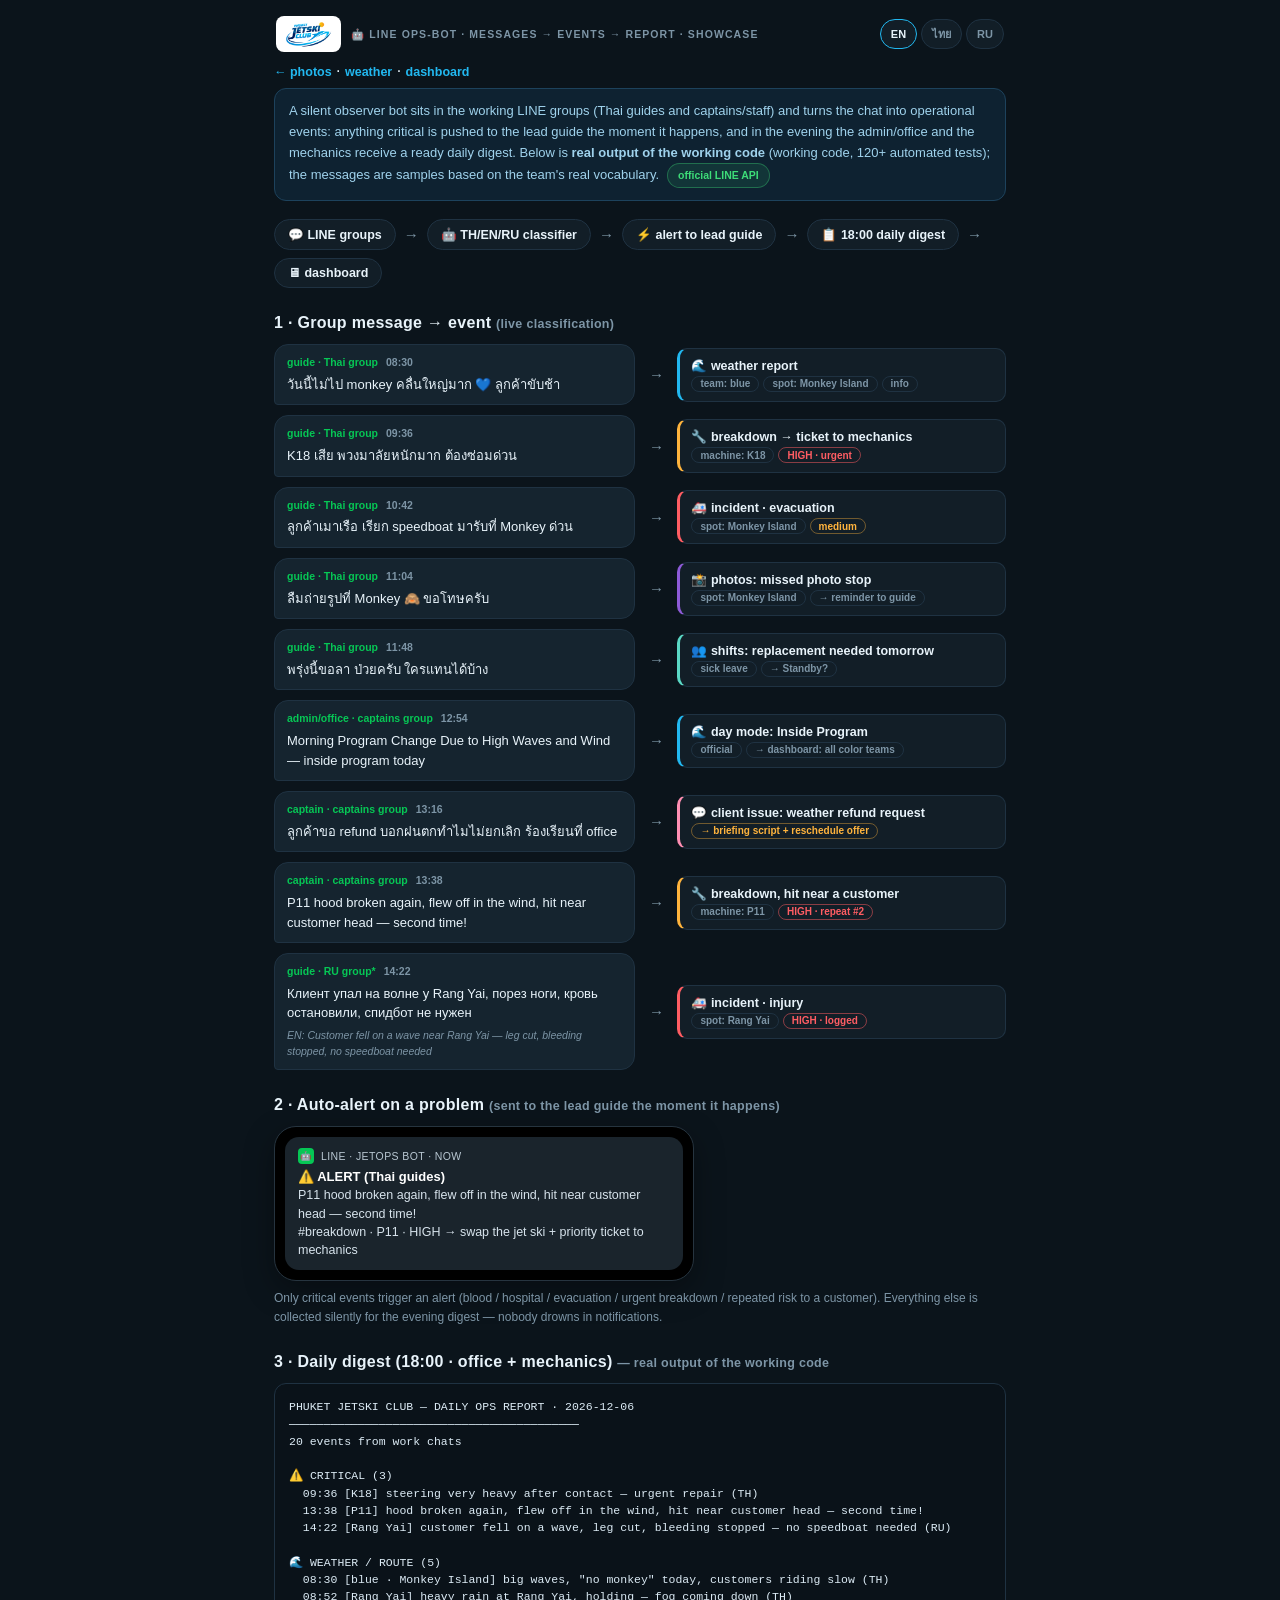
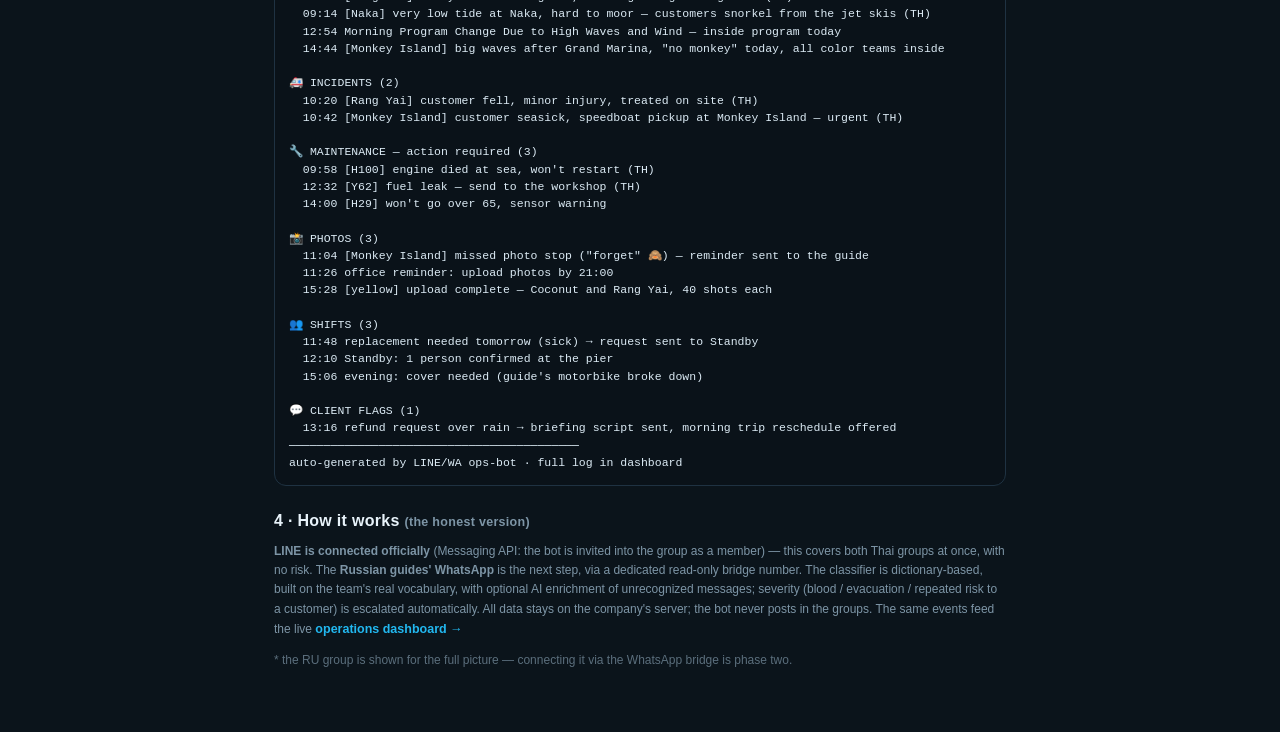
==== commit 436d7aca: "Sync demo: correct hourly weather, real tide in scenarios, tomorrow view, Thai (draft), 08:30/12:45 " ====
--- a/bot.html
+++ b/bot.html
@@ -63,7 +63,7 @@
   </header>
   <div><a class="back" href="index.html" data-i18n="nav_photos">← photos</a> · <a class="back" href="weather.html" data-i18n="nav_weather">weather</a> · <a class="back" href="dashboard.html" data-i18n="nav_dashboard">dashboard</a></div>
 
-  <div class="frame" data-i18n="frame">A silent observer bot sits in the working LINE groups (Thai guides and captains/staff) and turns the chat into operational events: anything critical is pushed to the lead guide the moment it happens, and in the evening the admin/office and the mechanics receive a ready daily digest. Below is <b>real output of the working code</b> (`line-bot/`, 38 automated tests); the messages are samples based on the team's real vocabulary.<span class="badge">official LINE API</span></div>
+  <div class="frame" data-i18n="frame">A silent observer bot sits in the working LINE groups (Thai guides and captains/staff) and turns the chat into operational events: anything critical is pushed to the lead guide the moment it happens, and in the evening the admin/office and the mechanics receive a ready daily digest. Below is <b>real output of the working code</b> (working code, 120+ automated tests); the messages are samples based on the team's real vocabulary.<span class="badge">official LINE API</span></div>
 
   <div class="pipe">
     <span class="st" data-i18n="pipe1">💬 LINE groups</span><span class="ar">→</span>
@@ -76,65 +76,65 @@
   <h2><span data-i18n="s1">1 · Group message → event</span> <span class="n" data-i18n="s1n">(live classification)</span></h2>
 
   <div class="pair">
-    <div class="bubble"><div class="meta"><span class="who">guide · Thai group</span><span>08:30</span></div>วันนี้ไม่ไป monkey คลื่นใหญ่มาก 💙 ลูกค้าขับช้า</div>
-    <div class="ar">→</div>
-    <div class="event"><b>🌊 weather report</b><br><span class="chip">team: blue</span><span class="chip">spot: Monkey Island</span><span class="chip">info</span></div>
-  </div>
-  <div class="pair">
-    <div class="bubble"><div class="meta"><span class="who">guide · Thai group</span><span>09:36</span></div>K18 เสีย พวงมาลัยหนักมาก ต้องซ่อมด่วน</div>
-    <div class="ar">→</div>
-    <div class="event breakdown"><b>🔧 breakdown → ticket to mechanics</b><br><span class="chip">machine: K18</span><span class="chip high">HIGH · urgent</span></div>
-  </div>
-  <div class="pair">
-    <div class="bubble"><div class="meta"><span class="who">guide · Thai group</span><span>10:42</span></div>ลูกค้าเมาเรือ เรียก speedboat มารับที่ Monkey ด่วน</div>
-    <div class="ar">→</div>
-    <div class="event incident"><b>🚑 incident · evacuation</b><br><span class="chip">spot: Monkey Island</span><span class="chip medium">medium</span></div>
-  </div>
-  <div class="pair">
-    <div class="bubble"><div class="meta"><span class="who">guide · Thai group</span><span>11:04</span></div>ลืมถ่ายรูปที่ Monkey 🙈 ขอโทษครับ</div>
-    <div class="ar">→</div>
-    <div class="event photo_status"><b>📸 photos: missed photo stop</b><br><span class="chip">spot: Monkey Island</span><span class="chip">→ reminder to guide</span></div>
-  </div>
-  <div class="pair">
-    <div class="bubble"><div class="meta"><span class="who">guide · Thai group</span><span>11:48</span></div>พรุ่งนี้ขอลา ป่วยครับ ใครแทนได้บ้าง</div>
-    <div class="ar">→</div>
-    <div class="event shift"><b>👥 shifts: replacement needed tomorrow</b><br><span class="chip">sick leave</span><span class="chip">→ Standby?</span></div>
-  </div>
-  <div class="pair">
-    <div class="bubble"><div class="meta"><span class="who">admin/office · captains group</span><span>12:54</span></div>Morning Program Change Due to High Waves and Wind — inside program today</div>
-    <div class="ar">→</div>
-    <div class="event"><b>🌊 day mode: Inside Program</b><br><span class="chip">official</span><span class="chip">→ dashboard: all color teams</span></div>
-  </div>
-  <div class="pair">
-    <div class="bubble"><div class="meta"><span class="who">captain · captains group</span><span>13:16</span></div>ลูกค้าขอ refund บอกฝนตกทำไมไม่ยกเลิก ร้องเรียนที่ office</div>
-    <div class="ar">→</div>
-    <div class="event client_issue"><b>💬 client issue: weather refund request</b><br><span class="chip medium">→ briefing script + reschedule offer</span></div>
-  </div>
-  <div class="pair">
-    <div class="bubble"><div class="meta"><span class="who">captain · captains group</span><span>13:38</span></div>P11 hood broken again, flew off in the wind, hit near customer head — second time!</div>
-    <div class="ar">→</div>
-    <div class="event breakdown"><b>🔧 breakdown, hit near a customer</b><br><span class="chip">machine: P11</span><span class="chip high">HIGH · repeat #2</span></div>
-  </div>
-  <div class="pair">
-    <div class="bubble"><div class="meta"><span class="who">guide · RU group*</span><span>14:22</span></div>Клиент упал на волне у Rang Yai, порез ноги, кровь остановили, спидбот не нужен<div class="trn">EN: Customer fell on a wave near Rang Yai — leg cut, bleeding stopped, no speedboat needed</div></div>
-    <div class="ar">→</div>
-    <div class="event incident"><b>🚑 incident · injury</b><br><span class="chip">spot: Rang Yai</span><span class="chip high">HIGH · logged</span></div>
+    <div class="bubble"><div class="meta"><span class="who" data-i18n="who_th">guide · Thai group</span><span>08:30</span></div>วันนี้ไม่ไป monkey คลื่นใหญ่มาก 💙 ลูกค้าขับช้า</div>
+    <div class="ar">→</div>
+    <div class="event" data-i18n="ev1"><b>🌊 weather report</b><br><span class="chip">team: blue</span><span class="chip">spot: Monkey Island</span><span class="chip">info</span></div>
+  </div>
+  <div class="pair">
+    <div class="bubble"><div class="meta"><span class="who" data-i18n="who_th">guide · Thai group</span><span>09:36</span></div>K18 เสีย พวงมาลัยหนักมาก ต้องซ่อมด่วน</div>
+    <div class="ar">→</div>
+    <div class="event breakdown" data-i18n="ev2"><b>🔧 breakdown → ticket to mechanics</b><br><span class="chip">machine: K18</span><span class="chip high">HIGH · urgent</span></div>
+  </div>
+  <div class="pair">
+    <div class="bubble"><div class="meta"><span class="who" data-i18n="who_th">guide · Thai group</span><span>10:42</span></div>ลูกค้าเมาเรือ เรียก speedboat มารับที่ Monkey ด่วน</div>
+    <div class="ar">→</div>
+    <div class="event incident" data-i18n="ev3"><b>🚑 incident · evacuation</b><br><span class="chip">spot: Monkey Island</span><span class="chip medium">medium</span></div>
+  </div>
+  <div class="pair">
+    <div class="bubble"><div class="meta"><span class="who" data-i18n="who_th">guide · Thai group</span><span>11:04</span></div>ลืมถ่ายรูปที่ Monkey 🙈 ขอโทษครับ</div>
+    <div class="ar">→</div>
+    <div class="event photo_status" data-i18n="ev4"><b>📸 photos: missed photo stop</b><br><span class="chip">spot: Monkey Island</span><span class="chip">→ reminder to guide</span></div>
+  </div>
+  <div class="pair">
+    <div class="bubble"><div class="meta"><span class="who" data-i18n="who_th">guide · Thai group</span><span>11:48</span></div>พรุ่งนี้ขอลา ป่วยครับ ใครแทนได้บ้าง</div>
+    <div class="ar">→</div>
+    <div class="event shift" data-i18n="ev5"><b>👥 shifts: replacement needed tomorrow</b><br><span class="chip">sick leave</span><span class="chip">→ Standby?</span></div>
+  </div>
+  <div class="pair">
+    <div class="bubble"><div class="meta"><span class="who" data-i18n="who_office">admin/office · captains group</span><span>12:54</span></div>Morning Program Change Due to High Waves and Wind — inside program today</div>
+    <div class="ar">→</div>
+    <div class="event" data-i18n="ev6"><b>🌊 day mode: Inside Program</b><br><span class="chip">official</span><span class="chip">→ dashboard: all color teams</span></div>
+  </div>
+  <div class="pair">
+    <div class="bubble"><div class="meta"><span class="who" data-i18n="who_captain">captain · captains group</span><span>13:16</span></div>ลูกค้าขอ refund บอกฝนตกทำไมไม่ยกเลิก ร้องเรียนที่ office</div>
+    <div class="ar">→</div>
+    <div class="event client_issue" data-i18n="ev7"><b>💬 client issue: weather refund request</b><br><span class="chip medium">→ briefing script + reschedule offer</span></div>
+  </div>
+  <div class="pair">
+    <div class="bubble"><div class="meta"><span class="who" data-i18n="who_captain">captain · captains group</span><span>13:38</span></div>P11 hood broken again, flew off in the wind, hit near customer head — second time!</div>
+    <div class="ar">→</div>
+    <div class="event breakdown" data-i18n="ev8"><b>🔧 breakdown, hit near a customer</b><br><span class="chip">machine: P11</span><span class="chip high">HIGH · repeat #2</span></div>
+  </div>
+  <div class="pair">
+    <div class="bubble"><div class="meta"><span class="who" data-i18n="who_ru">guide · RU group*</span><span>14:22</span></div>Клиент упал на волне у Rang Yai, порез ноги, кровь остановили, спидбот не нужен<div class="trn" data-i18n="trn">EN: Customer fell on a wave near Rang Yai — leg cut, bleeding stopped, no speedboat needed</div></div>
+    <div class="ar">→</div>
+    <div class="event incident" data-i18n="ev9"><b>🚑 incident · injury</b><br><span class="chip">spot: Rang Yai</span><span class="chip high">HIGH · logged</span></div>
   </div>
 
   <h2><span data-i18n="s2">2 · Auto-alert on a problem</span> <span class="n" data-i18n="s2n">(sent to the lead guide the moment it happens)</span></h2>
   <div class="phone">
     <div class="notif">
-      <div class="head"><span class="ic">🤖</span> LINE · JetOps Bot · now</div>
-      <div class="t">⚠️ ALERT (Thai guides)</div>
-      <div class="b">P11 hood broken again, flew off in the wind, hit near customer head — second time!<br>#breakdown · P11 · HIGH → swap the jet ski + priority ticket to mechanics</div>
+      <div class="head"><span class="ic">🤖</span> <span data-i18n="notif_head">LINE · JetOps Bot · now</span></div>
+      <div class="t" data-i18n="notif_t">⚠️ ALERT (Thai guides)</div>
+      <div class="b" data-i18n="notif_b">P11 hood broken again, flew off in the wind, hit near customer head — second time!<br>#breakdown · P11 · HIGH → swap the jet ski + priority ticket to mechanics</div>
     </div>
   </div>
   <p class="note" data-i18n="alert_note">Only critical events trigger an alert (blood / hospital / evacuation / urgent breakdown / repeated risk to a customer). Everything else is collected silently for the evening digest — nobody drowns in notifications.</p>
 
-  <h2><span data-i18n="s3">3 · Daily digest (18:00 · office + mechanics)</span> <span class="n" data-i18n="s3n">— real output of <code>node simulate.js</code></span></h2>
-  <pre class="eod">PHUKET JETSKI CLUB — DAILY DIGEST (EOD) · 2026-07-11
+  <h2><span data-i18n="s3">3 · Daily digest (18:00 · office + mechanics)</span> <span class="n" data-i18n="s3n">— real output of the working code</span></h2>
+  <pre class="eod" data-i18n="digest">PHUKET JETSKI CLUB — DAILY OPS REPORT · <span id="eodDate">today</span>
 ──────────────────────────────────────────
-20 events parsed from the chats
+20 events from work chats
 
 ⚠️ CRITICAL (3)
   09:36 [K18] steering very heavy after contact — urgent repair (TH)
@@ -148,16 +148,13 @@
   12:54 Morning Program Change Due to High Waves and Wind — inside program today
   14:44 [Monkey Island] big waves after Grand Marina, "no monkey" today, all color teams inside
 
-🚑 INCIDENTS (3)
+🚑 INCIDENTS (2)
   10:20 [Rang Yai] customer fell, minor injury, treated on site (TH)
   10:42 [Monkey Island] customer seasick, speedboat pickup at Monkey Island — urgent (TH)
-  14:22 [Rang Yai] customer fell on a wave, leg cut — handled (RU)
-
-🔧 MACHINES — for mechanics (5)
-  09:36 [K18] steering heavy after contact — urgent repair
+
+🔧 MAINTENANCE — action required (3)
   09:58 [H100] engine died at sea, won't restart (TH)
   12:32 [Y62] fuel leak — send to the workshop (TH)
-  13:38 [P11] hood flew off, hit near a customer — REPEAT #2, priority
   14:00 [H29] won't go over 65, sensor warning
 
 📸 PHOTOS (3)
@@ -170,10 +167,10 @@
   12:10 Standby: 1 person confirmed at the pier
   15:06 evening: cover needed (guide's motorbike broke down)
 
-💬 CLIENTS (1)
+💬 CLIENT FLAGS (1)
   13:16 refund request over rain → briefing script sent, morning trip reschedule offered
 ──────────────────────────────────────────
-generated automatically by the LINE bot · full log in the dashboard</pre>
+auto-generated by LINE/WA ops-bot · full log in dashboard</pre>
 
   <h2><span data-i18n="s4">4 · How it works</span> <span class="n" data-i18n="s4n">(the honest version)</span></h2>
   <p class="note" data-i18n="how_note">
@@ -183,19 +180,125 @@
 </div>
 <script>
 (function(){
+  // localStorage may be blocked — never let it throw
+  function lsGet(k){ try { return localStorage.getItem(k); } catch(e) { return null; } }
+  function lsSet(k,v){ try { localStorage.setItem(k,v); } catch(e) {} }
+  var RULE = "──────────────────────────────────────────";
+  var DATE = '<span id="eodDate"></span>';
+  /* EN = the markup below (captured at start-up). TH = machine-drafted, needs proofreading by a
+     native speaker (14_localization_tasks.md). RU digest labels mirror line-bot/src/digest.js;
+     the bot itself prints EN/RU today — the TH digest here is a translated preview (said so on the page). */
   var I18N = {
     en: {}, // English is the default content baked into the markup below
-    th: {}, // Thai translations pending — falls back to English
+    th: {
+      brand: "🤖 บอท LINE สำหรับงาน · ข้อความ → เหตุการณ์ → รายงาน · ตัวอย่าง · 📝 ภาษาไทยฉบับร่าง",
+      nav_photos: "← รูปภาพ", nav_weather: "สภาพอากาศ", nav_dashboard: "แดชบอร์ด",
+      frame: "บอทที่คอยอ่านอยู่เงียบ ๆ ในกลุ่ม LINE ของทีม (ไกด์ไทย และกัปตัน/สตาฟ) จะแปลงข้อความในแชทเป็นเหตุการณ์งาน: เรื่องสำคัญส่งถึงหัวหน้าไกด์ทันที และตอนเย็นแอดมิน/ออฟฟิศกับช่างจะได้รับสรุปประจำวันพร้อมใช้ ด้านล่างคือ<b>ผลลัพธ์จริงจากโค้ดที่ใช้งานได้</b> (โค้ดใช้งานได้จริง มีการทดสอบอัตโนมัติมากกว่า 120 รายการ) ส่วนข้อความเป็นตัวอย่างที่อิงจากคำศัพท์จริงของทีม<span class=\"badge\">LINE API ทางการ</span>",
+      pipe1: "💬 กลุ่ม LINE", pipe2: "🤖 ตัวแยกข้อความ TH/EN/RU", pipe3: "⚡ แจ้งเตือนหัวหน้าไกด์", pipe4: "📋 สรุปประจำวัน 18:00", pipe5: "🖥 แดชบอร์ด",
+      s1: "1 · ข้อความในกลุ่ม → เหตุการณ์", s1n: "(แยกประเภทแบบสด)",
+      who_th: "ไกด์ · กลุ่มไทย", who_office: "แอดมิน/ออฟฟิศ · กลุ่มกัปตัน", who_captain: "กัปตัน · กลุ่มกัปตัน", who_ru: "ไกด์ · กลุ่มรัสเซีย*",
+      trn: "TH: ลูกค้าตกจากเจ็ตสกีเพราะคลื่นใกล้ Rang Yai — ขาเป็นแผล เลือดหยุดแล้ว ไม่ต้องเรียกสปีดโบ๊ท",
+      ev1: "<b>🌊 รายงานสภาพอากาศ</b><br><span class=\"chip\">ทีม: น้ำเงิน</span><span class=\"chip\">จุด: Monkey Island</span><span class=\"chip\">ข้อมูล</span>",
+      ev2: "<b>🔧 เครื่องเสีย → ใบแจ้งซ่อมถึงช่าง</b><br><span class=\"chip\">เครื่อง: K18</span><span class=\"chip high\">สูง · ด่วน</span>",
+      ev3: "<b>🚑 เหตุการณ์ · ส่งตัวลูกค้ากลับ</b><br><span class=\"chip\">จุด: Monkey Island</span><span class=\"chip medium\">ปานกลาง</span>",
+      ev4: "<b>📸 รูป: ลืมถ่ายที่จุดถ่ายรูป</b><br><span class=\"chip\">จุด: Monkey Island</span><span class=\"chip\">→ เตือนไกด์</span>",
+      ev5: "<b>👥 กะงาน: พรุ่งนี้ต้องหาคนแทน</b><br><span class=\"chip\">ลาป่วย</span><span class=\"chip\">→ สแตนด์บาย?</span>",
+      ev6: "<b>🌊 โหมดวันนี้: Inside Program</b><br><span class=\"chip\">ประกาศทางการ</span><span class=\"chip\">→ แดชบอร์ด: ทุกทีมสี</span>",
+      ev7: "<b>💬 เรื่องลูกค้า: ขอคืนเงินเพราะสภาพอากาศ</b><br><span class=\"chip medium\">→ ข้อความบรีฟ + เสนอเลื่อนรอบ</span>",
+      ev8: "<b>🔧 เครื่องเสีย เกือบโดนลูกค้า</b><br><span class=\"chip\">เครื่อง: P11</span><span class=\"chip high\">สูง · ซ้ำครั้งที่ 2</span>",
+      ev9: "<b>🚑 เหตุการณ์ · บาดเจ็บ</b><br><span class=\"chip\">จุด: Rang Yai</span><span class=\"chip high\">สูง · บันทึกแล้ว</span>",
+      s2: "2 · แจ้งเตือนอัตโนมัติเมื่อมีปัญหา", s2n: "(ส่งถึงหัวหน้าไกด์ทันทีที่เกิดเหตุ)",
+      notif_head: "LINE · JetOps Bot · ตอนนี้",
+      notif_t: "⚠️ แจ้งเตือน (กลุ่มไกด์ไทย)",
+      notif_b: "P11 hood broken again, flew off in the wind, hit near customer head — second time!<br>#breakdown · P11 · HIGH → เปลี่ยนเจ็ตสกี + ใบแจ้งซ่อมด่วนถึงช่าง",
+      alert_note: "แจ้งเตือนเฉพาะเรื่องสำคัญ (เลือดออก / โรงพยาบาล / ส่งตัวกลับ / เครื่องเสียด่วน / อันตรายต่อลูกค้าซ้ำ) เรื่องอื่นเก็บไว้เงียบ ๆ รอสรุปตอนเย็น — ไม่มีใครต้องจมอยู่กับการแจ้งเตือน",
+      s3: "3 · สรุปประจำวัน (18:00 · ออฟฟิศ + ช่าง)", s3n: "— ผลลัพธ์จริงจากโค้ดที่ใช้งานได้ (ฉบับภาษาไทยเป็นตัวอย่างคำแปล)",
+      digest: "PHUKET JETSKI CLUB — รายงานประจำวัน · " + DATE + "\n" + RULE + "\n20 เหตุการณ์จากแชทงาน\n\n" +
+        "⚠️ เร่งด่วน (3)\n" +
+        "  09:36 [K18] พวงมาลัยหนักมากหลังชน — ต้องซ่อมด่วน (TH)\n" +
+        "  13:38 [P11] ฝากระโปรงพังอีกแล้ว ปลิวไปตามลม เกือบโดนหัวลูกค้า — ครั้งที่สอง!\n" +
+        "  14:22 [Rang Yai] ลูกค้าตกเพราะคลื่น ขาเป็นแผล เลือดหยุดแล้ว — ไม่ต้องเรียกสปีดโบ๊ท (RU)\n\n" +
+        "🌊 สภาพอากาศ / เส้นทาง (5)\n" +
+        "  08:30 [blue · Monkey Island] คลื่นใหญ่ วันนี้ \"no monkey\" ลูกค้าขับช้า (TH)\n" +
+        "  08:52 [Rang Yai] ฝนตกหนักที่ Rang Yai รอก่อน — หมอกลงจัด (TH)\n" +
+        "  09:14 [Naka] น้ำลงมากที่ Naka จอดยาก — ลูกค้าดำน้ำตื้นจากเจ็ตสกี (TH)\n" +
+        "  12:54 Morning Program Change Due to High Waves and Wind — inside program today\n" +
+        "  14:44 [Monkey Island] คลื่นใหญ่หลัง Grand Marina วันนี้ \"no monkey\" ทุกทีมสีไป inside\n\n" +
+        "🚑 เหตุการณ์ (2)\n" +
+        "  10:20 [Rang Yai] ลูกค้าล้ม บาดเจ็บเล็กน้อย ปฐมพยาบาลที่จุดแล้ว (TH)\n" +
+        "  10:42 [Monkey Island] ลูกค้าเมาเรือ เรียกสปีดโบ๊ทรับที่ Monkey Island — ด่วน (TH)\n\n" +
+        "🔧 เครื่อง — สำหรับช่าง (3)\n" +
+        "  09:58 [H100] เครื่องดับกลางทะเล สตาร์ทไม่ติด (TH)\n" +
+        "  12:32 [Y62] น้ำมันรั่ว — ส่งอู่ (TH)\n" +
+        "  14:00 [H29] วิ่งไม่เกิน 65 เซ็นเซอร์เตือน\n\n" +
+        "📸 รูปภาพ (3)\n" +
+        "  11:04 [Monkey Island] ลืมถ่ายที่จุดถ่ายรูป (\"ลืม\" 🙈) — ส่งเตือนไกด์แล้ว\n" +
+        "  11:26 ออฟฟิศเตือน: อัปโหลดรูปก่อน 21:00\n" +
+        "  15:28 [yellow] อัปโหลดครบ — Coconut และ Rang Yai จุดละ 40 รูป\n\n" +
+        "👥 กะงาน (3)\n" +
+        "  11:48 พรุ่งนี้ต้องหาคนแทน (ป่วย) → ส่งคำขอถึงสแตนด์บายแล้ว\n" +
+        "  12:10 สแตนด์บาย: ยืนยันแล้ว 1 คนที่ท่าเรือ\n" +
+        "  15:06 ช่วงเย็น: ต้องหาคนแทน (มอเตอร์ไซค์ของไกด์เสีย)\n\n" +
+        "💬 ลูกค้า (1)\n" +
+        "  13:16 ขอคืนเงินเพราะฝน → ส่งข้อความบรีฟแล้ว เสนอเลื่อนไปรอบเช้า\n" +
+        RULE + "\nสร้างอัตโนมัติโดยบอท LINE/WA · ดูบันทึกทั้งหมดในแดชบอร์ด",
+      s4: "4 · ทำงานอย่างไร", s4n: "(ตามจริง)",
+      how_note: "<b>เชื่อมต่อ LINE อย่างเป็นทางการ</b> (Messaging API: เชิญบอทเข้ากลุ่มเหมือนสมาชิกคนหนึ่ง) — ครอบคลุมทั้งสองกลุ่มไทยพร้อมกันและไม่มีความเสี่ยง <b>WhatsApp ของไกด์รัสเซีย</b>เป็นขั้นต่อไป ผ่านเบอร์เชื่อมต่อแบบอ่านอย่างเดียว ตัวแยกประเภทใช้พจนานุกรมจากคำศัพท์จริงของทีม และใช้ AI ช่วยกับข้อความที่ระบบไม่รู้จักได้ (ไม่บังคับ) ระดับความรุนแรง (เลือดออก / ส่งตัวกลับ / อันตรายต่อลูกค้าซ้ำ) จะถูกยกระดับอัตโนมัติ ข้อมูลทั้งหมดอยู่บนเซิร์ฟเวอร์ของบริษัท บอทไม่โพสต์อะไรในกลุ่ม เหตุการณ์เดียวกันนี้ส่งเข้า<a class=\"back\" href=\"dashboard.html\">แดชบอร์ดงานประจำวัน →</a>แบบสด",
+      ru_footnote: "* แสดงกลุ่มรัสเซียเพื่อให้เห็นภาพรวม — การเชื่อมผ่าน WhatsApp เป็นเฟสที่สอง"
+    },
     ru: {
       brand: "🤖 LINE Ops-Bot · сообщения → события → отчёт · showcase",
       nav_photos: "← фото", nav_weather: "погода", nav_dashboard: "дашборд",
-      frame: "Бот-наблюдатель состоит в рабочих LINE-группах (тай-гиды и капитаны/стафф) и <b>молча</b> превращает переписку в операционные события: критичное мгновенно улетает лиду, вечером офис и тех.отдел получают готовый отчёт. Ниже — <b>реальный вывод работающего кода</b> (`line-bot/`, 38 автотестов), сообщения — образцы на основе реального лексикона команды.<span class=\"badge\">официальный LINE API</span>",
+      frame: "Бот-наблюдатель состоит в рабочих LINE-группах (тай-гиды и капитаны/стафф) и <b>молча</b> превращает переписку в операционные события: критичное мгновенно улетает лиду, вечером офис и тех.отдел получают готовый отчёт. Ниже — <b>реальный вывод работающего кода</b> (рабочий код, 120+ автотестов), сообщения — образцы на основе реального лексикона команды.<span class=\"badge\">официальный LINE API</span>",
       pipe1: "💬 группы LINE", pipe2: "🤖 классификатор TH/EN/RU", pipe3: "⚡ алерт лиду", pipe4: "📋 отчёт 18:00", pipe5: "🖥 дашборд",
       s1: "1 · Сообщение в группе → событие", s1n: "(живая классификация)",
+      who_th: "гид · тайская группа", who_office: "админ/офис · группа капитанов", who_captain: "капитан · группа капитанов", who_ru: "гид · рус-группа*",
+      trn: "",
+      ev1: "<b>🌊 погодный рапорт</b><br><span class=\"chip\">команда: синяя</span><span class=\"chip\">точка: Monkey Island</span><span class=\"chip\">инфо</span>",
+      ev2: "<b>🔧 поломка → тикет механикам</b><br><span class=\"chip\">машина: K18</span><span class=\"chip high\">HIGH · срочно</span>",
+      ev3: "<b>🚑 инцидент · эвакуация</b><br><span class=\"chip\">точка: Monkey Island</span><span class=\"chip medium\">средний</span>",
+      ev4: "<b>📸 фото: пропущен фото-стоп</b><br><span class=\"chip\">точка: Monkey Island</span><span class=\"chip\">→ напоминание гиду</span>",
+      ev5: "<b>👥 смены: завтра нужна замена</b><br><span class=\"chip\">больничный</span><span class=\"chip\">→ Standby?</span>",
+      ev6: "<b>🌊 режим дня: Inside Program</b><br><span class=\"chip\">официально</span><span class=\"chip\">→ дашборд: все цветовые группы</span>",
+      ev7: "<b>💬 клиент: просит возврат из-за погоды</b><br><span class=\"chip medium\">→ текст брифинга + предложение переноса</span>",
+      ev8: "<b>🔧 поломка, удар рядом с клиентом</b><br><span class=\"chip\">машина: P11</span><span class=\"chip high\">HIGH · повтор №2</span>",
+      ev9: "<b>🚑 инцидент · травма</b><br><span class=\"chip\">точка: Rang Yai</span><span class=\"chip high\">HIGH · в журнале</span>",
       s2: "2 · Автосообщение при проблеме", s2n: "(улетает лиду в момент события)",
-      s3: "3 · Вечерний отчёт (18:00 · офис + тех.отдел)", s3n: "— реальный вывод <code>node simulate.js</code>",
+      notif_head: "LINE · JetOps Bot · сейчас",
+      notif_t: "⚠️ АЛЕРТ (тайские гиды)",
+      notif_b: "P11 hood broken again, flew off in the wind, hit near customer head — second time!<br>#breakdown · P11 · HIGH → заменить гидроцикл + приоритетный тикет механикам",
+      alert_note: "Алертится только критичное (кровь/госпиталь/эвакуация/срочная поломка/повторная угроза клиенту). Всё остальное копится молча до вечернего отчёта — никто не тонет в уведомлениях.",
+      s3: "3 · Вечерний отчёт (18:00 · офис + тех.отдел)", s3n: "— реальный вывод работающего кода",
+      digest: "PHUKET JETSKI CLUB — ОТЧЁТ ДНЯ · " + DATE + "\n" + RULE + "\n20 событий из чатов\n\n" +
+        "⚠️ КРИТИЧНОЕ (3)\n" +
+        "  09:36 [K18] руль очень тяжёлый после контакта — срочный ремонт (TH)\n" +
+        "  13:38 [P11] капот снова сломан, сорвало ветром, ударил рядом с головой клиента — второй раз!\n" +
+        "  14:22 [Rang Yai] клиент упал на волне, порез ноги, кровь остановили — спидбот не нужен (RU)\n\n" +
+        "🌊 ПОГОДА / МАРШРУТ (5)\n" +
+        "  08:30 [blue · Monkey Island] большая волна, сегодня «no monkey», клиенты идут медленно (TH)\n" +
+        "  08:52 [Rang Yai] сильный дождь у Rang Yai, ждём — опускается туман (TH)\n" +
+        "  09:14 [Naka] очень низкая вода у Naka, трудно встать — клиенты снорклят с гидроциклов (TH)\n" +
+        "  12:54 Morning Program Change Due to High Waves and Wind — inside program today\n" +
+        "  14:44 [Monkey Island] большая волна за Grand Marina, сегодня «no monkey», все цветовые группы — inside\n\n" +
+        "🚑 ИНЦИДЕНТЫ (2)\n" +
+        "  10:20 [Rang Yai] клиент упал, лёгкая травма, обработан на месте (TH)\n" +
+        "  10:42 [Monkey Island] клиента укачало, спидбот забирает с Monkey Island — срочно (TH)\n\n" +
+        "🔧 ТЕХНИКА — тех.отделу (3)\n" +
+        "  09:58 [H100] заглох в море, не заводится (TH)\n" +
+        "  12:32 [Y62] течь топлива — в цех (TH)\n" +
+        "  14:00 [H29] не едет больше 65, предупреждение датчика\n\n" +
+        "📸 ФОТО (3)\n" +
+        "  11:04 [Monkey Island] пропущен фото-стоп («forget» 🙈) — гиду ушло напоминание\n" +
+        "  11:26 напоминание офиса: загрузить фото до 21:00\n" +
+        "  15:28 [yellow] загрузка завершена — Coconut и Rang Yai, по 40 кадров\n\n" +
+        "👥 СМЕНЫ (3)\n" +
+        "  11:48 завтра нужна замена (болезнь) → запрос ушёл в Standby\n" +
+        "  12:10 Standby: 1 человек подтверждён на пирсе\n" +
+        "  15:06 вечер: нужна подмена (у гида сломался мотобайк)\n\n" +
+        "💬 КЛИЕНТЫ (1)\n" +
+        "  13:16 просят возврат из-за дождя → отправлен текст брифинга, предложен перенос на утро\n" +
+        RULE + "\nсформировано автоматически LINE/WA-ботом · полный лог в дашборде",
       s4: "4 · Как устроено", s4n: "(честно)",
-      alert_note: "Алертится только критичное (кровь/госпиталь/эвакуация/срочная поломка/повторная угроза клиенту). Всё остальное копится молча до вечернего отчёта — никто не тонет в уведомлениях.",
       how_note: "<b>LINE подключается официально</b> (Messaging API: бот приглашается в группу как участник) — покрывает обе тайские группы сразу и без рисков. <b>WhatsApp рус-гидов</b> — следующий шаг через выделенный номер-мост (read-only). Классификатор — словари на реальном лексиконе команды + опциональное AI-дообогащение нераспознанного; критичность (кровь/эвакуация/повторная угроза) поднимается автоматически. Данные остаются на сервере компании; в группах бот молчит. Эти же события в реальном времени питают <a class=\"back\" href=\"dashboard.html\">операционный дашборд →</a>",
       ru_footnote: "* рус-группа показана для полноты картины — её подключение через WhatsApp-мост, вторая очередь."
     }
@@ -207,7 +310,16 @@
 
   function t(key, lang){
     var dict = I18N[lang] || {};
-    return (key in dict) ? dict[key] : I18N.en[key]; // TH (and any gaps) fall back to EN
+    return (key in dict) ? dict[key] : I18N.en[key]; // any gaps fall back to EN
+  }
+
+  // the digest is "today's" — date computed at runtime in Bangkok time (no hardcoded date)
+  function fillDate(){
+    try {
+      var today = new Date().toLocaleDateString("en-CA", {timeZone:"Asia/Bangkok"});
+      var dEl = document.getElementById("eodDate");
+      if (dEl && /^\d{4}-\d{2}-\d{2}$/.test(today)) dEl.textContent = today;
+    } catch(e) {}
   }
 
   function applyLang(lang){
@@ -217,16 +329,16 @@
     document.querySelectorAll(".lang button").forEach(function(b){
       b.classList.toggle("on", b.getAttribute("data-lang") === lang);
     });
-    try { localStorage.setItem("jetops_lang", lang); } catch(e) {}
+    lsSet("jetops_lang", lang);
+    fillDate();
   }
 
   document.querySelectorAll(".lang button").forEach(function(b){
     b.addEventListener("click", function(){ applyLang(b.getAttribute("data-lang")); });
   });
 
-  var saved = null;
-  try { saved = localStorage.getItem("jetops_lang"); } catch(e) {}
-  if (saved && saved !== "en") applyLang(saved);
+  var saved = lsGet("jetops_lang");
+  applyLang(saved && I18N[saved] ? saved : "en");
 })();
 </script>
 </body>
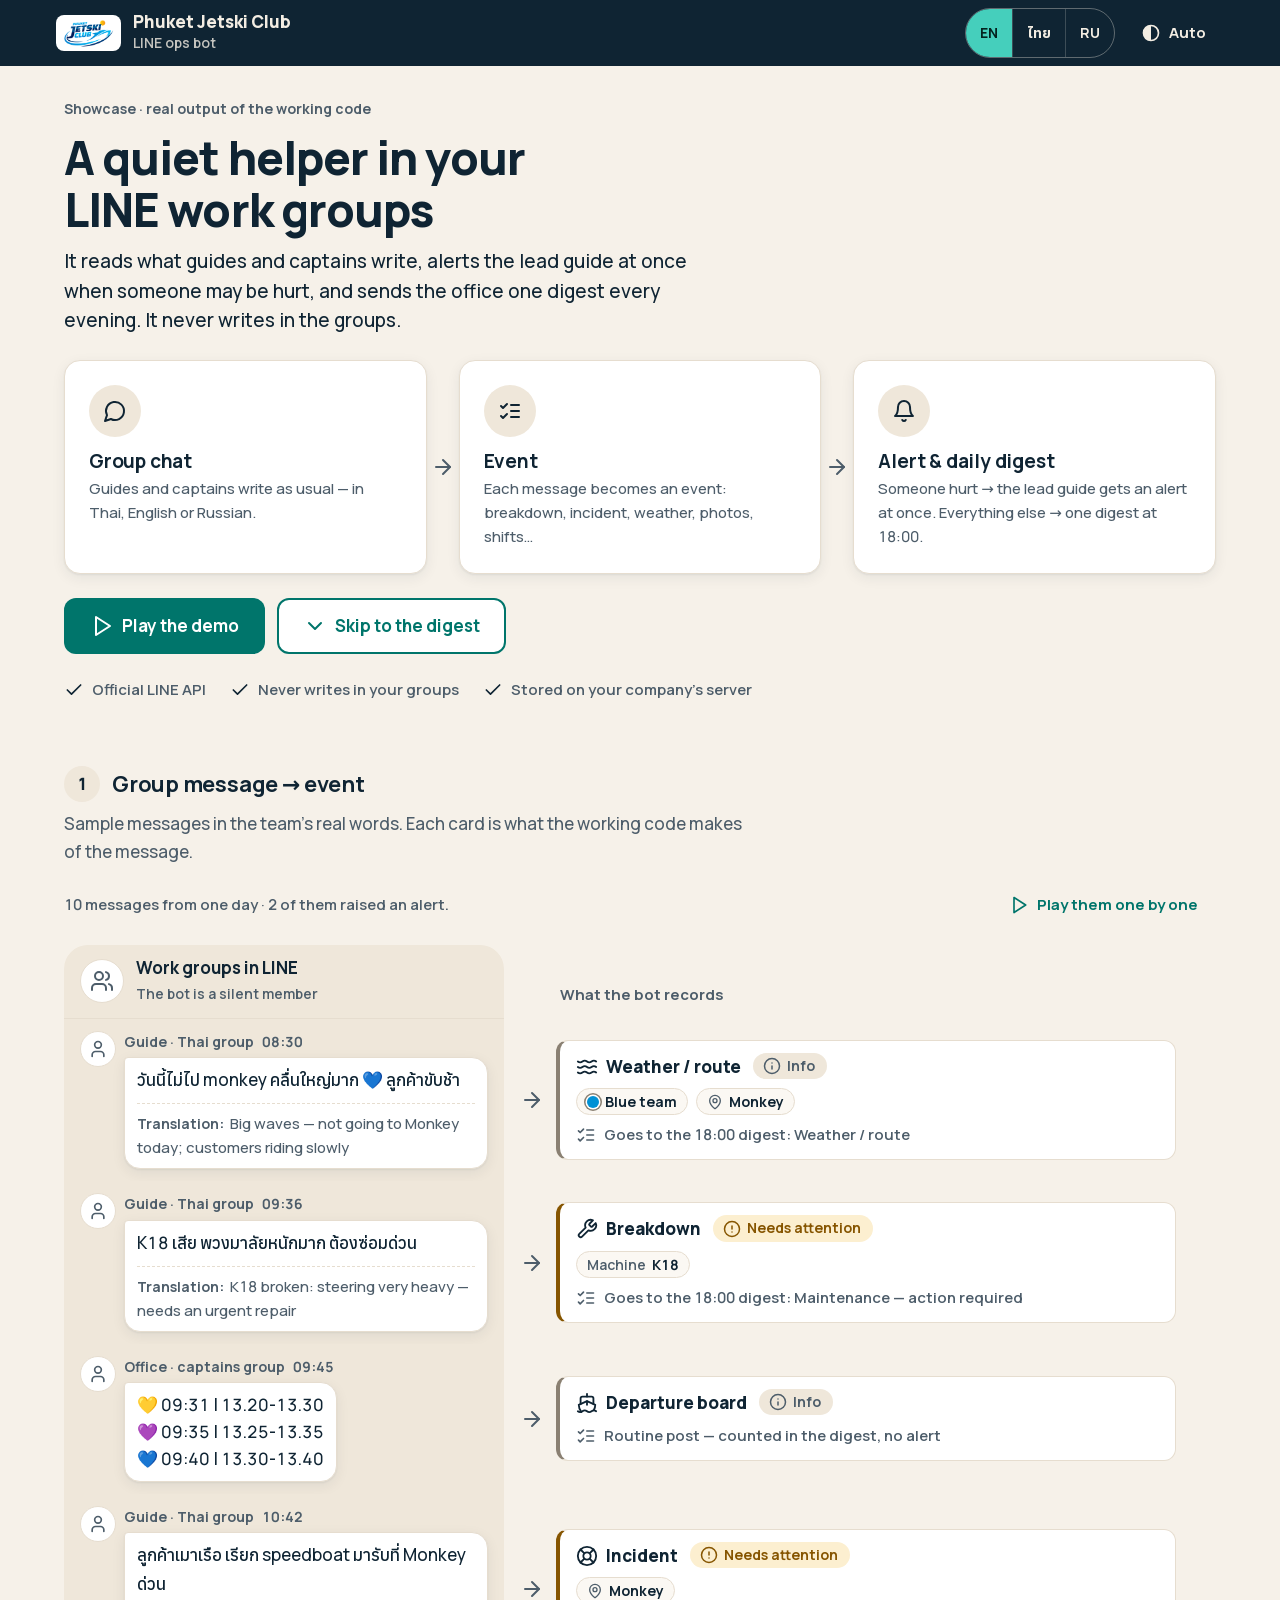
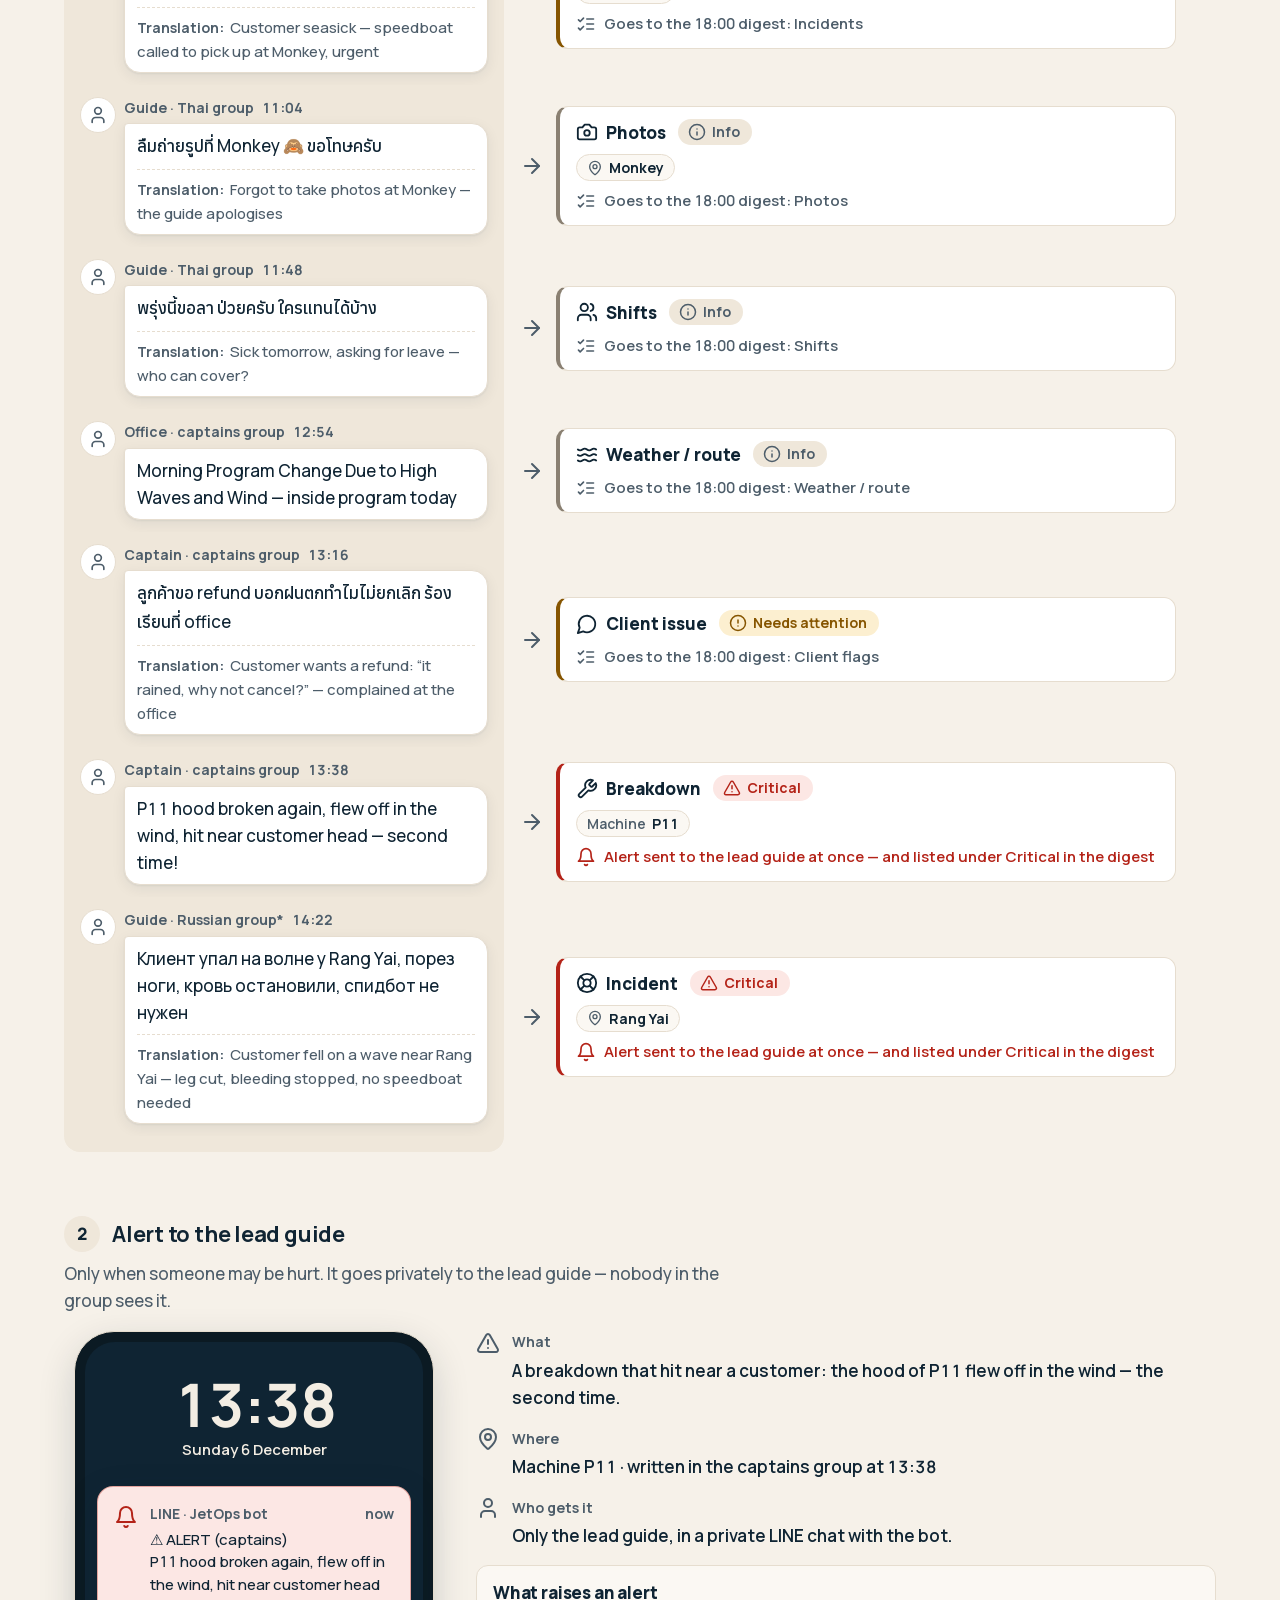
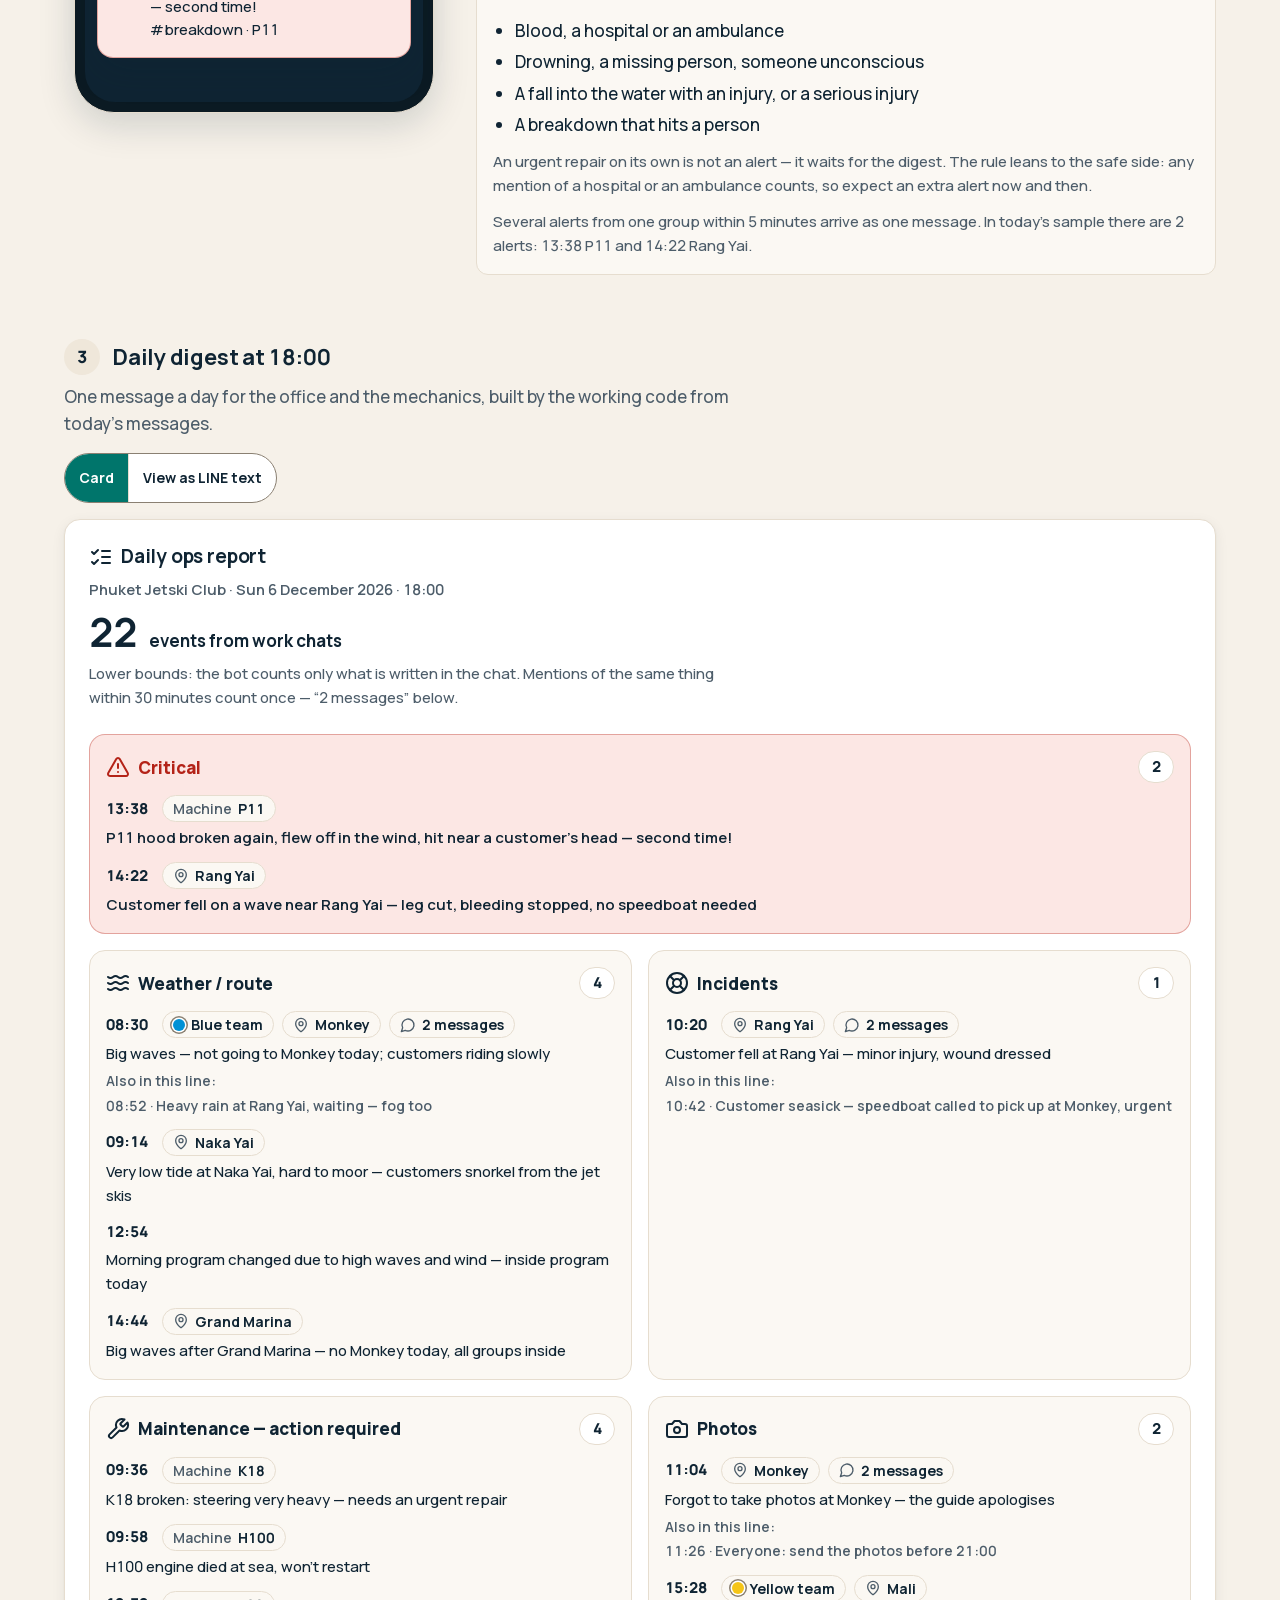
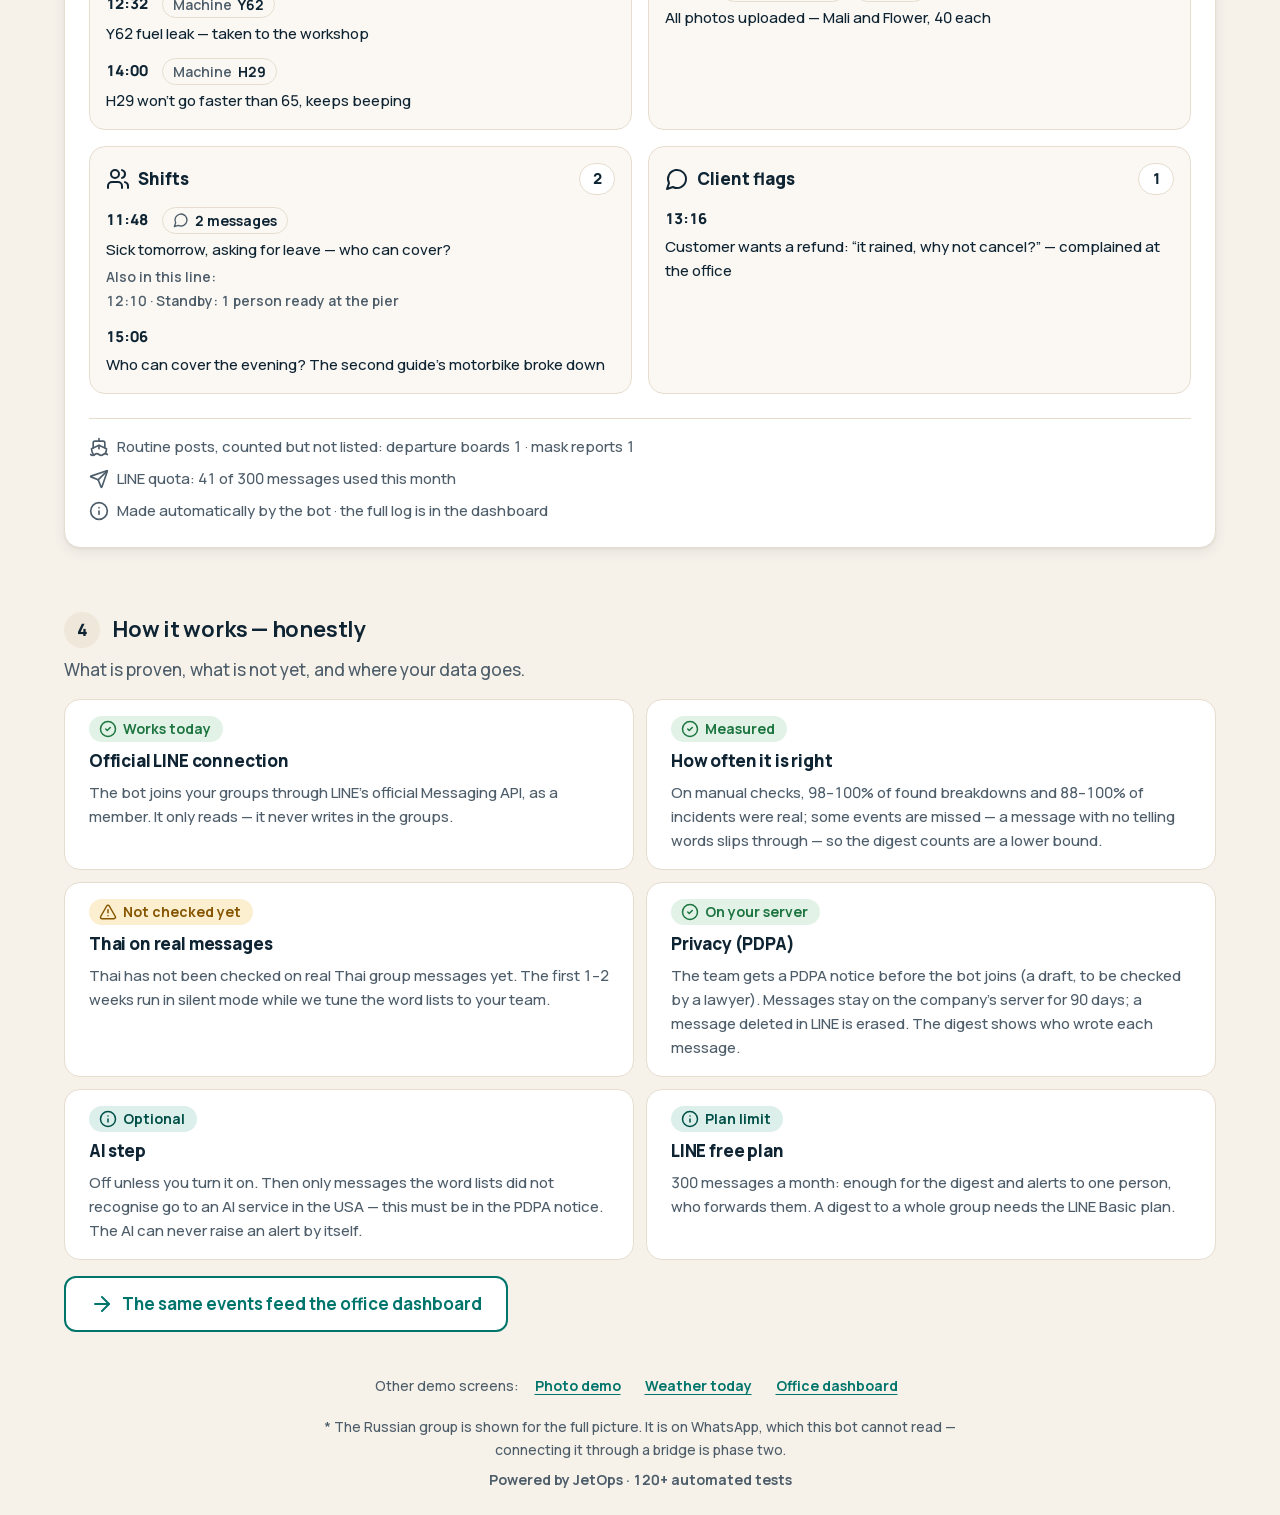
==== commit bddaef6e: "Demo: JetOps design on all four pages (photo demo, dashboard, bot showcase aligned with the real bot" ====
--- a/bot.html
+++ b/bot.html
@@ -3,342 +3,798 @@
 <head>
 <meta charset="utf-8">
 <meta name="viewport" content="width=device-width, initial-scale=1">
-<meta name="theme-color" content="#0b141b">
-<title>Phuket Jetski Club — LINE Ops-Bot (showcase)</title>
+<meta name="theme-color" content="#0F2433" media="(prefers-color-scheme: light)">
+<meta name="theme-color" content="#071219" media="(prefers-color-scheme: dark)">
+<title>Phuket Jetski Club — LINE ops bot (showcase)</title>
+<link rel="stylesheet" href="assets/jo/jetops.css">
+<script src="assets/jo/theme.js"></script>
 <style>
-  :root{--bg:#0b141b;--panel:#121e27;--panel2:#0f1922;--line:#1f3242;--ink:#e8f3fa;--muted:#7d95a6;
-    --accent:#22b8f0;--ok:#3ddc78;--warn:#ffb43d;--bad:#ff5d63;--lineGreen:#06c755;
-    --shadow:0 10px 30px rgba(0,0,0,.35);--r:14px}
-  *{box-sizing:border-box}html,body{margin:0}
-  body{font-family:-apple-system,BlinkMacSystemFont,"Segoe UI",Roboto,"Noto Sans Thai",sans-serif;background:var(--bg);color:var(--ink)}
-  #app{max-width:760px;margin:0 auto;padding:0 14px 50px}
-  header.top{display:flex;align-items:center;gap:10px;padding:16px 2px 10px}
-  .logo{width:34px;height:34px;border-radius:10px;background:linear-gradient(135deg,#06c755,#04a344);display:grid;place-items:center;font-size:18px}
-  .brand{font-weight:800}.brand small{display:block;font-weight:600;color:var(--muted);font-size:10.5px;letter-spacing:1.1px;text-transform:uppercase}
-  .lang{margin-left:auto;display:flex;gap:4px}
-  .lang button{background:var(--panel);border:1px solid var(--line);color:var(--muted);font:inherit;font-size:11px;font-weight:800;padding:5px 10px;border-radius:999px;cursor:pointer}
-  .lang button.on{color:var(--ink);border-color:var(--accent)}
-  .frame{background:#0e2231;border:1px solid #1d425c;color:#9fd2ec;font-size:13px;border-radius:12px;padding:12px 14px;margin:8px 0 18px;line-height:1.6}
-  .pipe{display:flex;flex-wrap:wrap;gap:8px;align-items:center;margin:0 0 20px;font-size:12.5px;font-weight:700}
-  .pipe .st{background:var(--panel);border:1px solid var(--line);border-radius:999px;padding:7px 13px}
-  .pipe .ar{color:var(--muted)}
-  h2{font-size:16px;margin:26px 0 12px;letter-spacing:.3px}
-  h2 .n{color:var(--muted);font-weight:600;font-size:12.5px}
-  .pair{display:grid;grid-template-columns:minmax(0,1.1fr) 26px minmax(0,1fr);gap:8px;align-items:center;margin-bottom:10px}
-  @media(max-width:640px){.pair{grid-template-columns:1fr;gap:4px}.pair .ar{display:none}}
-  .bubble{background:#15242f;border:1px solid var(--line);border-radius:14px 14px 14px 4px;padding:10px 12px;font-size:13px;line-height:1.5}
-  .bubble .meta{display:flex;gap:8px;font-size:10.5px;color:var(--muted);margin-bottom:4px;font-weight:700}
-  .bubble .who{color:var(--lineGreen)}
-  .bubble .trn{margin-top:5px;font-size:10.5px;color:var(--muted);font-style:italic}
-  .ar{color:var(--muted);text-align:center;font-size:15px}
-  .event{background:var(--panel);border:1px solid var(--line);border-left:3px solid var(--accent);border-radius:10px;padding:9px 11px;font-size:12px}
-  .event.breakdown{border-left-color:var(--warn)} .event.incident{border-left-color:var(--bad)}
-  .event.shift{border-left-color:#5bd8c5} .event.photo_status{border-left-color:#8e5bd8}
-  .event.client_issue{border-left-color:#ff8fb3} .event.office_notice{border-left-color:#7d95a6}
-  .event b{font-size:12.5px}
-  .chip{display:inline-block;font-size:10px;font-weight:800;padding:1.5px 8px;border-radius:999px;border:1px solid var(--line);color:var(--muted);margin:3px 4px 0 0}
-  .chip.high{color:var(--bad);border-color:rgba(255,93,99,.5)} .chip.medium{color:var(--warn);border-color:rgba(255,180,61,.4)}
-  .phone{max-width:420px;background:#000;border-radius:22px;padding:10px;border:1px solid #26343f;box-shadow:var(--shadow)}
-  .notif{background:rgba(28,38,46,.96);border-radius:14px;padding:11px 13px;color:#fff}
-  .notif .head{display:flex;align-items:center;gap:7px;font-size:10.5px;color:#b9c8d3;text-transform:uppercase;letter-spacing:.4px;margin-bottom:5px}
-  .notif .head .ic{width:16px;height:16px;border-radius:4px;background:var(--lineGreen);display:grid;place-items:center;font-size:9px}
-  .notif .t{font-size:13px;font-weight:700;margin-bottom:2px}
-  .notif .b{font-size:12.5px;color:#d7e3ec;line-height:1.45}
-  pre.eod{background:#0a1219;border:1px solid var(--line);color:#dcebf5;border-radius:12px;padding:14px;font-size:11.5px;line-height:1.5;white-space:pre-wrap;word-break:break-word;font-family:ui-monospace,Menlo,monospace;margin:0;overflow-x:auto}
-  .note{font-size:12px;color:var(--muted);line-height:1.6;margin-top:8px}
-  a.back{color:var(--accent);text-decoration:none;font-size:12.5px;font-weight:700}
-  .badge{display:inline-block;font-size:10.5px;font-weight:800;padding:3px 10px;border-radius:999px;background:rgba(61,220,120,.1);color:var(--ok);border:1px solid rgba(61,220,120,.35);margin-left:8px}
+  /* LINE bot showcase — page layout only. Tokens and components (.appbar .seg .btn .card .badge .note .dot .sk
+     .footer-note) come from assets/jo/jetops.css. The only raw colours are the two team-wristband dots (data). */
+  [hidden] { display: none !important; }
+  html { scroll-behavior: smooth; }
+  @media (prefers-reduced-motion: reduce) { html { scroll-behavior: auto; } }
+
+  /* header: one row on a computer, logo row + controls row on a phone (same as the weather board) */
+  .appbar-in { flex-wrap: wrap; gap: var(--s2) var(--s3); padding-block: var(--s2); }
+  .op-text { min-width: 0; }
+  .ctrls { display: flex; align-items: center; gap: var(--s2); }
+  @media (max-width: 559px) { .appbar .spacer { display: none; } .ctrls { flex-basis: 100%; justify-content: space-between; } }
+
+  .wrap { max-width: var(--w-page); margin: 0 auto; padding: var(--s5) var(--s4) var(--s6); display: grid; grid-template-columns: minmax(0, 1fr); gap: var(--s7); }
+  @media (min-width: 1024px) { .wrap { padding: var(--s6) var(--s5); gap: var(--s8); } }
+  .blk { display: grid; grid-template-columns: minmax(0, 1fr); gap: var(--s4); align-content: start; min-width: 0; scroll-margin-top: var(--s4); }
+  .blk-h { display: grid; gap: var(--s2); max-width: var(--w-read); }
+  .blk-h h2 { display: flex; align-items: center; gap: var(--s3); }
+  .blk-h .n { width: 36px; height: 36px; flex: none; border-radius: 50%; display: grid; place-items: center; background: var(--bg-2);
+    font-size: var(--fs-body); font-weight: 800; }
+  .blk-h p { color: var(--muted); }
+
+  /* ---- hero: one sentence + three steps + one main action ---- */
+  .hero { display: grid; gap: var(--s4); }
+  @media (min-width: 900px) { .hero { gap: var(--s5); } }
+  .hero-t { display: grid; gap: var(--s3); }
+  .kick { font-size: var(--fs-caption); font-weight: 700; color: var(--muted); }
+  .hero h1 { font-size: clamp(30px, 6vw, 46px); line-height: 1.12; letter-spacing: -0.02em; max-width: 18ch; text-wrap: balance; }
+  .lead { font-size: 19px; line-height: 1.55; max-width: 58ch; }
+  /* phone: a compact vertical timeline (the main button stays near the first screen); computer: three cards in a row */
+  .flow { list-style: none; margin: 0; padding: 0; display: grid; grid-template-columns: minmax(0, 1fr); }
+  .step { display: grid; grid-template-columns: 48px minmax(0, 1fr); gap: 0 var(--s4); align-items: start; }
+  .step-ic { grid-row: span 2; width: 48px; height: 48px; border-radius: 50%; display: grid; place-items: center;
+    background: var(--surface); border: 1px solid var(--line); color: var(--fg); }
+  .step h3 { font-size: var(--fs-h3); line-height: 1.3; }
+  .step p { font-size: var(--fs-body-s); color: var(--muted); }
+  .flow .arr { display: grid; place-items: center; width: 48px; height: 28px; color: var(--muted); }
+  .flow .arr .ic { width: 20px; height: 20px; transform: rotate(90deg); }
+  @media (min-width: 900px) {
+    .flow { grid-template-columns: minmax(0, 1fr) 32px minmax(0, 1fr) 32px minmax(0, 1fr); align-items: stretch; }
+    .flow .arr { width: auto; height: auto; }
+    .flow .arr .ic { width: 24px; height: 24px; transform: none; }
+    .step { grid-template-columns: minmax(0, 1fr); align-content: start; gap: var(--s1); padding: var(--s5);
+      background: var(--surface); border: 1px solid var(--line); border-radius: var(--r-lg); box-shadow: var(--shadow-1); }
+    .step-ic { grid-row: auto; width: 52px; height: 52px; margin-bottom: var(--s2); background: var(--bg-2); border: 0; }
+  }
+  .cta { display: flex; flex-wrap: wrap; gap: var(--s3); }
+  @media (max-width: 559px) { .cta .btn { width: 100%; } }
+  .trust { list-style: none; margin: 0; padding: 0; display: flex; flex-wrap: wrap; gap: var(--s2) var(--s5); }
+  .trust li { display: inline-flex; align-items: center; gap: var(--s2); font-size: var(--fs-body-s); font-weight: 600; color: var(--muted); }
+  .trust .ic { color: var(--fg); }
+
+  /* ---- 1. chat → events. Phone: one chat panel, the event card under each bubble.
+     Computer: the chat on the left, each event card to the right of its message. ---- */
+  .feed-bar { display: flex; flex-wrap: wrap; align-items: center; justify-content: space-between; gap: var(--s2) var(--s3); min-height: 48px; }
+  .feed-st { font-size: var(--fs-body-s); font-weight: 600; color: var(--muted); }
+  /* while the messages play, progress + "Show all now" stay on screen */
+  body[data-state="playing"] .feed-bar { position: sticky; top: 0; z-index: 3; margin-inline: calc(-1 * var(--s4)); padding: var(--s1) var(--s4);
+    background: color-mix(in srgb, var(--bg) 94%, transparent); backdrop-filter: blur(8px); border-bottom: 1px solid var(--line); }
+  .feed { display: grid; grid-template-columns: minmax(0, 1fr); }
+  .chat-top { display: flex; align-items: center; gap: var(--s3); padding: var(--s3) var(--s4); background: var(--bg-2);
+    border-radius: var(--r-xl) var(--r-xl) 0 0; border-bottom: 1px solid var(--line); }
+  .g-ic { width: 44px; height: 44px; flex: none; border-radius: 50%; display: grid; place-items: center; background: var(--surface); border: 1px solid var(--line); }
+  .chat-top b { display: block; line-height: 1.3; }
+  .chat-top span { font-size: var(--fs-caption); font-weight: 600; color: var(--muted); }
+  .ev-colh { display: none; }
+  .chat-end { height: var(--s4); background: var(--bg-2); border-radius: 0 0 var(--r-xl) var(--r-xl); }
+  .row { display: grid; grid-template-columns: minmax(0, 1fr); }
+  .say { display: grid; grid-template-columns: 36px minmax(0, 1fr); gap: var(--s2); align-items: start; padding: var(--s3) var(--s4) var(--s2); background: var(--bg-2); }
+  .av { width: 36px; height: 36px; border-radius: 50%; display: grid; place-items: center; background: var(--surface); color: var(--muted); border: 1px solid var(--line); }
+  .av .ic { width: 20px; height: 20px; }
+  .who { display: flex; flex-wrap: wrap; gap: 0 var(--s2); font-size: var(--fs-caption); font-weight: 700; color: var(--muted); }
+  .bubble { margin-top: 4px; width: fit-content; max-width: 100%; background: var(--surface); border: 1px solid var(--line);
+    border-radius: 4px var(--r-lg) var(--r-lg) var(--r-lg); padding: var(--s2) var(--s3); box-shadow: var(--shadow-1); }
+  .msgtext { white-space: pre-wrap; overflow-wrap: anywhere; }
+  .trn { margin-top: var(--s2); padding-top: var(--s2); border-top: 1px dashed var(--line); font-size: var(--fs-body-s); color: var(--muted); }
+  .trn b { font-size: var(--fs-caption); font-weight: 700; margin-right: 6px; }
+  .evc { display: grid; padding: var(--s1) var(--s4) var(--s3) calc(var(--s4) + 36px + var(--s2)); background: var(--bg-2); }
+  .evc .arr { display: none; }
+  .ev { background: var(--surface); border: 1px solid var(--line); border-left: 4px solid var(--border); border-radius: var(--r-md);
+    padding: var(--s3) var(--s4); display: grid; gap: var(--s2); min-width: 0; }
+  .ev.sev-high { border-left-color: var(--crit); }
+  .ev.sev-medium { border-left-color: var(--warn); }
+  .ev-top { display: flex; flex-wrap: wrap; align-items: center; gap: var(--s2) var(--s3); }
+  .tb { display: inline-flex; align-items: center; gap: var(--s2); font-weight: 800; }
+  .tb .ic { width: 22px; height: 22px; }
+  .badge-plain { background: var(--bg-2); color: var(--muted); }
+  .tags { display: flex; flex-wrap: wrap; gap: var(--s2); }
+  .tag { display: inline-flex; align-items: center; gap: 6px; padding: 2px 10px; border-radius: var(--r-pill); background: var(--surface-2);
+    border: 1px solid var(--line); font-size: var(--fs-caption); font-weight: 700; line-height: 1.5; }
+  .tag .k { color: var(--muted); font-weight: 600; }
+  .tag .ic { width: 16px; height: 16px; color: var(--muted); }
+  .tag .dot { width: 12px; height: 12px; }
+  .dot-blue { background: #0091d5; } .dot-yellow { background: #f5c518; }   /* team wristband colours = data */
+  .out { display: flex; align-items: flex-start; gap: var(--s2); font-size: var(--fs-body-s); font-weight: 600; color: var(--muted); }
+  .out .ic { width: 20px; height: 20px; margin-top: 2px; }
+  .out.al { color: var(--crit); }
+  .ev-sk { display: none; gap: var(--s2); padding: var(--s3) var(--s4); border-radius: var(--r-md); background: var(--surface); border: 1px dashed var(--border); }
+  .ev-sk p { font-size: var(--fs-body-s); font-weight: 600; color: var(--muted); }
+  .ev-sk .sk { height: 18px; } .ev-sk .sk + .sk { width: 60%; }
+  @media (max-width: 559px) {
+    .feed { margin-inline: calc(-1 * var(--s4)); }
+    .chat-top, .chat-end { border-radius: 0; }
+    .say { grid-template-columns: 32px minmax(0, 1fr); padding-inline: var(--s3); }
+    .av { width: 32px; height: 32px; }
+    .evc { padding: var(--s1) var(--s3) var(--s3) calc(var(--s3) + 32px + var(--s2)); }
+  }
+  .row.pending .ev { display: none; }
+  .row.pending .ev-sk { display: grid; }
+  .row.enter .say, .row.enter .ev { animation: jo-rise .35s ease-out both; }
+  @keyframes jo-rise { from { opacity: 0; transform: translateY(8px); } }
+  @media (prefers-reduced-motion: reduce) { .row.enter .say, .row.enter .ev { animation: none; } }
+  @media (min-width: 900px) {
+    .feed { grid-template-columns: minmax(0, 440px) minmax(0, 1fr); }
+    .ev-colh { display: flex; align-items: flex-end; padding: 0 0 var(--s3) calc(var(--s5) + 32px); font-size: var(--fs-body-s); font-weight: 700; color: var(--muted); }
+    .chat-end { grid-column: 1; }
+    .row { grid-column: 1 / -1; grid-template-columns: minmax(0, 440px) minmax(0, 1fr); }
+    .say { padding-bottom: var(--s3); }
+    .evc { background: transparent; padding: var(--s2) 0 var(--s2) var(--s3); grid-template-columns: 32px minmax(0, 1fr); gap: var(--s2); align-items: center; }
+    .evc .arr { display: grid; place-items: center; color: var(--muted); }
+    .ev, .ev-sk { max-width: 620px; }
+  }
+
+  /* ---- 2. the alert on the lead guide's phone ---- */
+  .al-grid { display: grid; grid-template-columns: minmax(0, 1fr); gap: var(--s5); align-items: start; }
+  @media (min-width: 900px) { .al-grid { grid-template-columns: 380px minmax(0, 1fr); gap: var(--s6); } }
+  .phone { width: 100%; max-width: 360px; justify-self: center; padding: 10px; border-radius: 40px; background: var(--deep-900);
+    border: 1px solid var(--line); box-shadow: var(--shadow-2); }
+  .screen { min-height: 360px; border-radius: 30px; background: var(--deep-800); color: var(--sand-50);
+    padding: var(--s6) var(--s3) var(--s6); display: grid; gap: var(--s5); align-content: start; }
+  .ph-clock { text-align: center; display: grid; gap: var(--s1); }
+  .ph-clock b { font-size: 60px; line-height: 1; font-weight: 700; letter-spacing: -0.02em; }
+  .ph-clock span { font-size: var(--fs-body-s); font-weight: 600; }
+  .notif { color: var(--fg); box-shadow: var(--shadow-2); border-radius: var(--r-lg); }
+  .nf-app { display: flex; justify-content: space-between; gap: var(--s2); font-size: var(--fs-caption); font-weight: 700; color: var(--muted); }
+  .nf-text { margin-top: 4px; font-size: var(--fs-body-s); line-height: 1.5; }
+  .al-side { display: grid; gap: var(--s4); align-content: start; }
+  .facts { margin: 0; display: grid; gap: var(--s4); }
+  .facts > div { display: grid; gap: 2px; }
+  .facts dt { display: flex; align-items: center; gap: var(--s3); font-size: var(--fs-caption); font-weight: 700; color: var(--muted); }
+  .facts dd { margin: 0 0 0 calc(24px + var(--s3)); font-weight: 600; }
+  .rules { display: grid; gap: var(--s3); }
+  .rules h3 { font-size: var(--fs-body); font-weight: 800; }
+  .rules ul { margin: 0; padding-left: 22px; display: grid; gap: var(--s1); }
+  .rules p { font-size: var(--fs-body-s); color: var(--muted); }
+
+  /* ---- 3. the daily digest: a readable card, or the exact LINE text ---- */
+  .dg-bar { display: flex; flex-wrap: wrap; align-items: center; justify-content: space-between; gap: var(--s3); }
+  .dg { display: grid; gap: var(--s5); }
+  .dg-head { display: grid; gap: var(--s2); }
+  .dg-head h3 { display: flex; align-items: center; gap: var(--s2); }
+  .dg-date { font-size: var(--fs-body-s); font-weight: 600; color: var(--muted); }
+  .dg-total { display: flex; flex-wrap: wrap; align-items: baseline; gap: 0 var(--s3); }
+  .dg-total span { font-weight: 700; }
+  .dg-honest { font-size: var(--fs-body-s); color: var(--muted); max-width: 72ch; }
+  .dg-secs { display: grid; grid-template-columns: minmax(0, 1fr); gap: var(--s4); }
+  @media (min-width: 900px) { .dg-secs { grid-template-columns: repeat(2, minmax(0, 1fr)); } .dg-sec.crit { grid-column: 1 / -1; } }
+  .dg-sec { display: grid; gap: var(--s3); align-content: start; padding: var(--s4); border-radius: var(--r-lg); background: var(--surface-2); border: 1px solid var(--line); }
+  .dg-sec.crit { background: var(--crit-soft); border-color: color-mix(in srgb, var(--crit) 35%, transparent); }
+  .dg-sec h4 { margin: 0; display: flex; align-items: center; gap: var(--s2); font-size: var(--fs-body); font-weight: 800; }
+  .dg-sec.crit h4 { color: var(--crit); }
+  .cnt { margin-left: auto; min-width: 36px; height: 32px; padding: 0 10px; border-radius: var(--r-pill); display: grid; place-items: center;
+    background: var(--surface); border: 1px solid var(--line); color: var(--fg); font-size: var(--fs-body-s); font-weight: 800; }
+  .dg-sec ul { list-style: none; margin: 0; padding: 0; display: grid; gap: var(--s3); }
+  .dg-it { display: grid; gap: var(--s1); min-width: 0; }
+  .dg-meta { display: flex; flex-wrap: wrap; align-items: center; gap: var(--s2); }
+  .dg-meta time { font-weight: 800; font-size: var(--fs-body-s); min-width: 48px; }
+  .dg-it p { font-size: var(--fs-body-s); }
+  .mrg { display: grid; gap: 2px; font-size: var(--fs-caption); color: var(--muted); font-weight: 600; }
+  .dg-sec.crit .dg-it p { font-weight: 600; }
+  @media (max-width: 559px) { .dg { padding: var(--s4); } .dg-sec { padding: var(--s3); } }
+  .dg-foot { display: grid; gap: var(--s2); padding-top: var(--s4); border-top: 1px solid var(--line); font-size: var(--fs-body-s); color: var(--muted); }
+  .dg-foot p { display: grid; grid-template-columns: 20px minmax(0, 1fr); gap: var(--s2); }
+  .dg-foot .ic { width: 20px; height: 20px; margin-top: 2px; }
+  .txt { display: grid; gap: var(--s3); padding: var(--s3) 0 var(--s4); background: var(--bg-2); border-radius: var(--r-xl); }
+  .txt .say { padding-bottom: 0; }
+  .txt .bubble { width: auto; max-width: 760px; }
+  .lt { font-size: var(--fs-body-s); line-height: 1.55; }
+  .txt-bar { display: flex; flex-wrap: wrap; align-items: center; gap: var(--s2) var(--s3); padding: 0 var(--s4); }
+
+  /* ---- 4. how it works, honestly ---- */
+  .hw { list-style: none; margin: 0; padding: 0; display: grid; grid-template-columns: minmax(0, 1fr); gap: var(--s3); }
+  @media (min-width: 900px) { .hw { grid-template-columns: repeat(2, minmax(0, 1fr)); } }
+  .hw li { display: grid; gap: var(--s2); align-content: start; padding: var(--s4) var(--s5); background: var(--surface); border: 1px solid var(--line); border-radius: var(--r-lg); }
+  .hw h3 { font-size: var(--fs-body); font-weight: 800; }
+  .hw p { font-size: var(--fs-body-s); color: var(--muted); }
+  .more { display: flex; flex-wrap: wrap; gap: var(--s3); }
+
+  .footer-note { max-width: var(--w-read); margin: 0 auto; padding-top: 0; display: grid; gap: var(--s2); }
+  .footer-note nav { display: flex; flex-wrap: wrap; justify-content: center; align-items: center; gap: 0 var(--s2); }
+  .footer-note a { display: inline-flex; align-items: center; min-height: 44px; padding: 0 var(--s2); font-weight: 700; }
+  .footer-note .pw { font-weight: 700; }
 </style>
 </head>
-<body>
-<div id="app">
-  <header class="top">
-    <img class="logo" src="assets/logo.png" alt="Phuket Jetski Club" style="width:auto;height:28px;background:#fff;padding:4px 8px;border-radius:8px;box-sizing:content-box">
-    <span class="brand"><small data-i18n="brand">🤖 LINE Ops-Bot · messages → events → report · showcase</small></span>
-    <div class="lang" role="group" aria-label="Language">
-      <button type="button" data-lang="en" class="on">EN</button>
-      <button type="button" data-lang="th">ไทย</button>
-      <button type="button" data-lang="ru">RU</button>
-    </div>
-  </header>
-  <div><a class="back" href="index.html" data-i18n="nav_photos">← photos</a> · <a class="back" href="weather.html" data-i18n="nav_weather">weather</a> · <a class="back" href="dashboard.html" data-i18n="nav_dashboard">dashboard</a></div>
-
-  <div class="frame" data-i18n="frame">A silent observer bot sits in the working LINE groups (Thai guides and captains/staff) and turns the chat into operational events: anything critical is pushed to the lead guide the moment it happens, and in the evening the admin/office and the mechanics receive a ready daily digest. Below is <b>real output of the working code</b> (working code, 120+ automated tests); the messages are samples based on the team's real vocabulary.<span class="badge">official LINE API</span></div>
-
-  <div class="pipe">
-    <span class="st" data-i18n="pipe1">💬 LINE groups</span><span class="ar">→</span>
-    <span class="st" data-i18n="pipe2">🤖 TH/EN/RU classifier</span><span class="ar">→</span>
-    <span class="st" data-i18n="pipe3">⚡ alert to lead guide</span><span class="ar">→</span>
-    <span class="st" data-i18n="pipe4">📋 18:00 daily digest</span><span class="ar">→</span>
-    <span class="st" data-i18n="pipe5">🖥 dashboard</span>
-  </div>
-
-  <h2><span data-i18n="s1">1 · Group message → event</span> <span class="n" data-i18n="s1n">(live classification)</span></h2>
-
-  <div class="pair">
-    <div class="bubble"><div class="meta"><span class="who" data-i18n="who_th">guide · Thai group</span><span>08:30</span></div>วันนี้ไม่ไป monkey คลื่นใหญ่มาก 💙 ลูกค้าขับช้า</div>
-    <div class="ar">→</div>
-    <div class="event" data-i18n="ev1"><b>🌊 weather report</b><br><span class="chip">team: blue</span><span class="chip">spot: Monkey Island</span><span class="chip">info</span></div>
-  </div>
-  <div class="pair">
-    <div class="bubble"><div class="meta"><span class="who" data-i18n="who_th">guide · Thai group</span><span>09:36</span></div>K18 เสีย พวงมาลัยหนักมาก ต้องซ่อมด่วน</div>
-    <div class="ar">→</div>
-    <div class="event breakdown" data-i18n="ev2"><b>🔧 breakdown → ticket to mechanics</b><br><span class="chip">machine: K18</span><span class="chip high">HIGH · urgent</span></div>
-  </div>
-  <div class="pair">
-    <div class="bubble"><div class="meta"><span class="who" data-i18n="who_th">guide · Thai group</span><span>10:42</span></div>ลูกค้าเมาเรือ เรียก speedboat มารับที่ Monkey ด่วน</div>
-    <div class="ar">→</div>
-    <div class="event incident" data-i18n="ev3"><b>🚑 incident · evacuation</b><br><span class="chip">spot: Monkey Island</span><span class="chip medium">medium</span></div>
-  </div>
-  <div class="pair">
-    <div class="bubble"><div class="meta"><span class="who" data-i18n="who_th">guide · Thai group</span><span>11:04</span></div>ลืมถ่ายรูปที่ Monkey 🙈 ขอโทษครับ</div>
-    <div class="ar">→</div>
-    <div class="event photo_status" data-i18n="ev4"><b>📸 photos: missed photo stop</b><br><span class="chip">spot: Monkey Island</span><span class="chip">→ reminder to guide</span></div>
-  </div>
-  <div class="pair">
-    <div class="bubble"><div class="meta"><span class="who" data-i18n="who_th">guide · Thai group</span><span>11:48</span></div>พรุ่งนี้ขอลา ป่วยครับ ใครแทนได้บ้าง</div>
-    <div class="ar">→</div>
-    <div class="event shift" data-i18n="ev5"><b>👥 shifts: replacement needed tomorrow</b><br><span class="chip">sick leave</span><span class="chip">→ Standby?</span></div>
-  </div>
-  <div class="pair">
-    <div class="bubble"><div class="meta"><span class="who" data-i18n="who_office">admin/office · captains group</span><span>12:54</span></div>Morning Program Change Due to High Waves and Wind — inside program today</div>
-    <div class="ar">→</div>
-    <div class="event" data-i18n="ev6"><b>🌊 day mode: Inside Program</b><br><span class="chip">official</span><span class="chip">→ dashboard: all color teams</span></div>
-  </div>
-  <div class="pair">
-    <div class="bubble"><div class="meta"><span class="who" data-i18n="who_captain">captain · captains group</span><span>13:16</span></div>ลูกค้าขอ refund บอกฝนตกทำไมไม่ยกเลิก ร้องเรียนที่ office</div>
-    <div class="ar">→</div>
-    <div class="event client_issue" data-i18n="ev7"><b>💬 client issue: weather refund request</b><br><span class="chip medium">→ briefing script + reschedule offer</span></div>
-  </div>
-  <div class="pair">
-    <div class="bubble"><div class="meta"><span class="who" data-i18n="who_captain">captain · captains group</span><span>13:38</span></div>P11 hood broken again, flew off in the wind, hit near customer head — second time!</div>
-    <div class="ar">→</div>
-    <div class="event breakdown" data-i18n="ev8"><b>🔧 breakdown, hit near a customer</b><br><span class="chip">machine: P11</span><span class="chip high">HIGH · repeat #2</span></div>
-  </div>
-  <div class="pair">
-    <div class="bubble"><div class="meta"><span class="who" data-i18n="who_ru">guide · RU group*</span><span>14:22</span></div>Клиент упал на волне у Rang Yai, порез ноги, кровь остановили, спидбот не нужен<div class="trn" data-i18n="trn">EN: Customer fell on a wave near Rang Yai — leg cut, bleeding stopped, no speedboat needed</div></div>
-    <div class="ar">→</div>
-    <div class="event incident" data-i18n="ev9"><b>🚑 incident · injury</b><br><span class="chip">spot: Rang Yai</span><span class="chip high">HIGH · logged</span></div>
-  </div>
-
-  <h2><span data-i18n="s2">2 · Auto-alert on a problem</span> <span class="n" data-i18n="s2n">(sent to the lead guide the moment it happens)</span></h2>
-  <div class="phone">
-    <div class="notif">
-      <div class="head"><span class="ic">🤖</span> <span data-i18n="notif_head">LINE · JetOps Bot · now</span></div>
-      <div class="t" data-i18n="notif_t">⚠️ ALERT (Thai guides)</div>
-      <div class="b" data-i18n="notif_b">P11 hood broken again, flew off in the wind, hit near customer head — second time!<br>#breakdown · P11 · HIGH → swap the jet ski + priority ticket to mechanics</div>
+<body data-state="loading">
+<svg xmlns="http://www.w3.org/2000/svg" style="display:none" aria-hidden="true"><!-- Lucide icons (ISC), copied from assets/jo/icons.svg; "play" is Lucide's play icon (not in the shared sprite yet) --><symbol id="i-message-circle" viewBox="0 0 24 24" fill="none" stroke="currentColor" stroke-width="2" stroke-linecap="round" stroke-linejoin="round"><path d="M7.9 20A9 9 0 1 0 4 16.1L2 22Z" /></symbol><symbol id="i-list-checks" viewBox="0 0 24 24" fill="none" stroke="currentColor" stroke-width="2" stroke-linecap="round" stroke-linejoin="round"><path d="m3 17 2 2 4-4" /><path d="m3 7 2 2 4-4" /><path d="M13 6h8" /><path d="M13 12h8" /><path d="M13 18h8" /></symbol><symbol id="i-bell" viewBox="0 0 24 24" fill="none" stroke="currentColor" stroke-width="2" stroke-linecap="round" stroke-linejoin="round"><path d="M6 8a6 6 0 0 1 12 0c0 7 3 9 3 9H3s3-2 3-9" /><path d="M10.3 21a1.94 1.94 0 0 0 3.4 0" /></symbol><symbol id="i-arrow-right" viewBox="0 0 24 24" fill="none" stroke="currentColor" stroke-width="2" stroke-linecap="round" stroke-linejoin="round"><path d="M5 12h14" /><path d="m12 5 7 7-7 7" /></symbol><symbol id="i-chevron-down" viewBox="0 0 24 24" fill="none" stroke="currentColor" stroke-width="2" stroke-linecap="round" stroke-linejoin="round"><path d="m6 9 6 6 6-6" /></symbol><symbol id="i-waves" viewBox="0 0 24 24" fill="none" stroke="currentColor" stroke-width="2" stroke-linecap="round" stroke-linejoin="round"><path d="M2 6c.6.5 1.2 1 2.5 1C7 7 7 5 9.5 5c2.6 0 2.4 2 5 2 2.5 0 2.5-2 5-2 1.3 0 1.9.5 2.5 1" /><path d="M2 12c.6.5 1.2 1 2.5 1 2.5 0 2.5-2 5-2 2.6 0 2.4 2 5 2 2.5 0 2.5-2 5-2 1.3 0 1.9.5 2.5 1" /><path d="M2 18c.6.5 1.2 1 2.5 1 2.5 0 2.5-2 5-2 2.6 0 2.4 2 5 2 2.5 0 2.5-2 5-2 1.3 0 1.9.5 2.5 1" /></symbol><symbol id="i-wrench" viewBox="0 0 24 24" fill="none" stroke="currentColor" stroke-width="2" stroke-linecap="round" stroke-linejoin="round"><path d="M14.7 6.3a1 1 0 0 0 0 1.4l1.6 1.6a1 1 0 0 0 1.4 0l3.77-3.77a6 6 0 0 1-7.94 7.94l-6.91 6.91a2.12 2.12 0 0 1-3-3l6.91-6.91a6 6 0 0 1 7.94-7.94l-3.76 3.76z" /></symbol><symbol id="i-life-buoy" viewBox="0 0 24 24" fill="none" stroke="currentColor" stroke-width="2" stroke-linecap="round" stroke-linejoin="round"><circle cx="12" cy="12" r="10" /><path d="m4.93 4.93 4.24 4.24" /><path d="m14.83 9.17 4.24-4.24" /><path d="m14.83 14.83 4.24 4.24" /><path d="m9.17 14.83-4.24 4.24" /><circle cx="12" cy="12" r="4" /></symbol><symbol id="i-camera" viewBox="0 0 24 24" fill="none" stroke="currentColor" stroke-width="2" stroke-linecap="round" stroke-linejoin="round"><path d="M14.5 4h-5L7 7H4a2 2 0 0 0-2 2v9a2 2 0 0 0 2 2h16a2 2 0 0 0 2-2V9a2 2 0 0 0-2-2h-3l-2.5-3z" /><circle cx="12" cy="13" r="3" /></symbol><symbol id="i-users" viewBox="0 0 24 24" fill="none" stroke="currentColor" stroke-width="2" stroke-linecap="round" stroke-linejoin="round"><path d="M16 21v-2a4 4 0 0 0-4-4H6a4 4 0 0 0-4 4v2" /><circle cx="9" cy="7" r="4" /><path d="M22 21v-2a4 4 0 0 0-3-3.87" /><path d="M16 3.13a4 4 0 0 1 0 7.75" /></symbol><symbol id="i-info" viewBox="0 0 24 24" fill="none" stroke="currentColor" stroke-width="2" stroke-linecap="round" stroke-linejoin="round"><circle cx="12" cy="12" r="10" /><path d="M12 16v-4" /><path d="M12 8h.01" /></symbol><symbol id="i-ship" viewBox="0 0 24 24" fill="none" stroke="currentColor" stroke-width="2" stroke-linecap="round" stroke-linejoin="round"><path d="M2 21c.6.5 1.2 1 2.5 1 2.5 0 2.5-2 5-2 1.3 0 1.9.5 2.5 1 .6.5 1.2 1 2.5 1 2.5 0 2.5-2 5-2 1.3 0 1.9.5 2.5 1" /><path d="M19.38 20A11.6 11.6 0 0 0 21 14l-9-4-9 4c0 2.9.94 5.34 2.81 7.76" /><path d="M19 13V7a2 2 0 0 0-2-2H7a2 2 0 0 0-2 2v6" /><path d="M12 10v4" /><path d="M12 2v3" /></symbol><symbol id="i-triangle-alert" viewBox="0 0 24 24" fill="none" stroke="currentColor" stroke-width="2" stroke-linecap="round" stroke-linejoin="round"><path d="m21.73 18-8-14a2 2 0 0 0-3.48 0l-8 14A2 2 0 0 0 4 21h16a2 2 0 0 0 1.73-3" /><path d="M12 9v4" /><path d="M12 17h.01" /></symbol><symbol id="i-circle-alert" viewBox="0 0 24 24" fill="none" stroke="currentColor" stroke-width="2" stroke-linecap="round" stroke-linejoin="round"><circle cx="12" cy="12" r="10" /><line x1="12" x2="12" y1="8" y2="12" /><line x1="12" x2="12.01" y1="16" y2="16" /></symbol><symbol id="i-circle-check" viewBox="0 0 24 24" fill="none" stroke="currentColor" stroke-width="2" stroke-linecap="round" stroke-linejoin="round"><circle cx="12" cy="12" r="10" /><path d="m9 12 2 2 4-4" /></symbol><symbol id="i-check" viewBox="0 0 24 24" fill="none" stroke="currentColor" stroke-width="2" stroke-linecap="round" stroke-linejoin="round"><path d="M20 6 9 17l-5-5" /></symbol><symbol id="i-map-pin" viewBox="0 0 24 24" fill="none" stroke="currentColor" stroke-width="2" stroke-linecap="round" stroke-linejoin="round"><path d="M20 10c0 4.993-5.539 10.193-7.399 11.799a1 1 0 0 1-1.202 0C9.539 20.193 4 14.993 4 10a8 8 0 0 1 16 0" /><circle cx="12" cy="10" r="3" /></symbol><symbol id="i-rotate-ccw" viewBox="0 0 24 24" fill="none" stroke="currentColor" stroke-width="2" stroke-linecap="round" stroke-linejoin="round"><path d="M3 12a9 9 0 1 0 9-9 9.75 9.75 0 0 0-6.74 2.74L3 8" /><path d="M3 3v5h5" /></symbol><symbol id="i-user" viewBox="0 0 24 24" fill="none" stroke="currentColor" stroke-width="2" stroke-linecap="round" stroke-linejoin="round"><path d="M19 21v-2a4 4 0 0 0-4-4H9a4 4 0 0 0-4 4v2" /><circle cx="12" cy="7" r="4" /></symbol><symbol id="i-smartphone" viewBox="0 0 24 24" fill="none" stroke="currentColor" stroke-width="2" stroke-linecap="round" stroke-linejoin="round"><rect width="14" height="20" x="5" y="2" rx="2" ry="2" /><path d="M12 18h.01" /></symbol><symbol id="i-send" viewBox="0 0 24 24" fill="none" stroke="currentColor" stroke-width="2" stroke-linecap="round" stroke-linejoin="round"><path d="M14.536 21.686a.5.5 0 0 0 .937-.024l6.5-19a.496.496 0 0 0-.635-.635l-19 6.5a.5.5 0 0 0-.024.937l7.93 3.18a2 2 0 0 1 1.112 1.11z" /><path d="m21.854 2.147-10.94 10.939" /></symbol><symbol id="i-clock" viewBox="0 0 24 24" fill="none" stroke="currentColor" stroke-width="2" stroke-linecap="round" stroke-linejoin="round"><circle cx="12" cy="12" r="10" /><polyline points="12 6 12 12 16 14" /></symbol><symbol id="i-play" viewBox="0 0 24 24" fill="none" stroke="currentColor" stroke-width="2" stroke-linecap="round" stroke-linejoin="round"><polygon points="6 3 20 12 6 21 6 3" /></symbol></svg>
+
+<header class="appbar">
+  <div class="appbar-in">
+    <img class="op-logo" src="assets/logo.png" alt="" width="63" height="36">
+    <div class="op-text"><div class="op-name">Phuket Jetski Club</div><div class="op-sub" data-i18n="opSub">LINE ops bot</div></div>
+    <div class="spacer"></div>
+    <div class="ctrls">
+      <div class="seg" id="uiLang" role="group" aria-label="Language" data-i18n-aria="langLabel"><button type="button" data-l="en" lang="en">EN</button><button type="button" data-l="th" lang="th">ไทย</button><button type="button" data-l="ru" lang="ru">RU</button></div>
+      <button type="button" class="btn btn-quiet btn-s" data-jo-theme-toggle data-label-auto="Auto" data-label-light="Light" data-label-dark="Dark" data-label-title="Theme"></button>
     </div>
   </div>
-  <p class="note" data-i18n="alert_note">Only critical events trigger an alert (blood / hospital / evacuation / urgent breakdown / repeated risk to a customer). Everything else is collected silently for the evening digest — nobody drowns in notifications.</p>
-
-  <h2><span data-i18n="s3">3 · Daily digest (18:00 · office + mechanics)</span> <span class="n" data-i18n="s3n">— real output of the working code</span></h2>
-  <pre class="eod" data-i18n="digest">PHUKET JETSKI CLUB — DAILY OPS REPORT · <span id="eodDate">today</span>
-──────────────────────────────────────────
-20 events from work chats
-
-⚠️ CRITICAL (3)
-  09:36 [K18] steering very heavy after contact — urgent repair (TH)
-  13:38 [P11] hood broken again, flew off in the wind, hit near customer head — second time!
-  14:22 [Rang Yai] customer fell on a wave, leg cut, bleeding stopped — no speedboat needed (RU)
-
-🌊 WEATHER / ROUTE (5)
-  08:30 [blue · Monkey Island] big waves, "no monkey" today, customers riding slow (TH)
-  08:52 [Rang Yai] heavy rain at Rang Yai, holding — fog coming down (TH)
-  09:14 [Naka] very low tide at Naka, hard to moor — customers snorkel from the jet skis (TH)
-  12:54 Morning Program Change Due to High Waves and Wind — inside program today
-  14:44 [Monkey Island] big waves after Grand Marina, "no monkey" today, all color teams inside
-
-🚑 INCIDENTS (2)
-  10:20 [Rang Yai] customer fell, minor injury, treated on site (TH)
-  10:42 [Monkey Island] customer seasick, speedboat pickup at Monkey Island — urgent (TH)
-
-🔧 MAINTENANCE — action required (3)
-  09:58 [H100] engine died at sea, won't restart (TH)
-  12:32 [Y62] fuel leak — send to the workshop (TH)
-  14:00 [H29] won't go over 65, sensor warning
-
-📸 PHOTOS (3)
-  11:04 [Monkey Island] missed photo stop ("forget" 🙈) — reminder sent to the guide
-  11:26 office reminder: upload photos by 21:00
-  15:28 [yellow] upload complete — Coconut and Rang Yai, 40 shots each
-
-👥 SHIFTS (3)
-  11:48 replacement needed tomorrow (sick) → request sent to Standby
-  12:10 Standby: 1 person confirmed at the pier
-  15:06 evening: cover needed (guide's motorbike broke down)
-
-💬 CLIENT FLAGS (1)
-  13:16 refund request over rain → briefing script sent, morning trip reschedule offered
-──────────────────────────────────────────
-auto-generated by LINE/WA ops-bot · full log in dashboard</pre>
-
-  <h2><span data-i18n="s4">4 · How it works</span> <span class="n" data-i18n="s4n">(the honest version)</span></h2>
-  <p class="note" data-i18n="how_note">
-    <b>LINE is connected officially</b> (Messaging API: the bot is invited into the group as a member) — this covers both Thai groups at once, with no risk. The <b>Russian guides' WhatsApp</b> is the next step, via a dedicated read-only bridge number. The classifier is dictionary-based, built on the team's real vocabulary, with optional AI enrichment of unrecognized messages; severity (blood / evacuation / repeated risk to a customer) is escalated automatically. All data stays on the company's server; the bot never posts in the groups. The same events feed the live <a class="back" href="dashboard.html">operations dashboard →</a>
-  </p>
-  <p class="note" style="opacity:.7" data-i18n="ru_footnote">* the RU group is shown for the full picture — connecting it via the WhatsApp bridge is phase two.</p>
-</div>
+</header>
+
+<main class="wrap">
+  <section class="hero" aria-labelledby="heroH">
+    <div class="hero-t">
+      <p class="kick" data-i18n="kick">Showcase · real output of the working code</p>
+      <h1 id="heroH" data-i18n="heroH">A quiet helper in your LINE work groups</h1>
+      <p class="lead" data-i18n="heroP"></p>
+    </div>
+    <ol class="flow">
+      <li class="step"><span class="step-ic"><svg class="ic" aria-hidden="true"><use href="#i-message-circle"/></svg></span><h3 data-i18n="st1T">Group chat</h3><p data-i18n="st1P"></p></li>
+      <li class="arr" aria-hidden="true"><svg class="ic"><use href="#i-arrow-right"/></svg></li>
+      <li class="step"><span class="step-ic"><svg class="ic" aria-hidden="true"><use href="#i-list-checks"/></svg></span><h3 data-i18n="st2T">Event</h3><p data-i18n="st2P"></p></li>
+      <li class="arr" aria-hidden="true"><svg class="ic"><use href="#i-arrow-right"/></svg></li>
+      <li class="step"><span class="step-ic"><svg class="ic" aria-hidden="true"><use href="#i-bell"/></svg></span><h3 data-i18n="st3T">Alert &amp; daily digest</h3><p data-i18n="st3P"></p></li>
+    </ol>
+    <div class="cta">
+      <button type="button" class="btn btn-primary" id="playBtn"><svg class="ic" aria-hidden="true"><use href="#i-play"/></svg><span id="playLbl">Play the demo</span></button>
+      <a class="btn btn-secondary" href="#digest" id="skipBtn"><svg class="ic" aria-hidden="true"><use href="#i-chevron-down"/></svg><span data-i18n="skip">Skip to the digest</span></a>
+    </div>
+    <ul class="trust">
+      <li><svg class="ic ic-s" aria-hidden="true"><use href="#i-check"/></svg><span data-i18n="tr1">Official LINE API</span></li>
+      <li><svg class="ic ic-s" aria-hidden="true"><use href="#i-check"/></svg><span data-i18n="tr2">Never writes in your groups</span></li>
+      <li><svg class="ic ic-s" aria-hidden="true"><use href="#i-check"/></svg><span data-i18n="tr3">Stored on your company's server</span></li>
+    </ul>
+  </section>
+
+  <section class="blk" id="chat" aria-labelledby="s1H">
+    <div class="blk-h"><h2 id="s1H"><span class="n" aria-hidden="true">1</span><span data-i18n="s1H">Group message → event</span></h2><p data-i18n="s1P"></p></div>
+    <div class="feed-bar">
+      <p class="feed-st" id="feedSt" role="status" aria-live="polite"></p>
+      <button type="button" class="btn btn-quiet btn-s" id="feedBtn"></button>
+    </div>
+    <div class="feed" id="feed">
+      <div class="chat-top"><span class="g-ic"><svg class="ic" aria-hidden="true"><use href="#i-users"/></svg></span><div><b data-i18n="grpT">Work groups in LINE</b><span data-i18n="grpS">The bot is a silent member</span></div></div>
+      <div class="ev-colh" aria-hidden="true" data-i18n="colH">What the bot records</div>
+      <div id="rows" style="display:contents"></div>
+      <div class="chat-end" aria-hidden="true"></div>
+    </div>
+  </section>
+
+  <section class="blk" id="alert" aria-labelledby="s2H">
+    <div class="blk-h"><h2 id="s2H"><span class="n" aria-hidden="true">2</span><span data-i18n="s2H">Alert to the lead guide</span></h2><p data-i18n="s2P"></p></div>
+    <div class="al-grid">
+      <div class="phone" role="img" aria-labelledby="nfText">
+        <div class="screen">
+          <div class="ph-clock" aria-hidden="true"><b>13:38</b><span id="phDate"></span></div>
+          <div class="note note-crit notif">
+            <svg class="ic" aria-hidden="true"><use href="#i-bell"/></svg>
+            <div><div class="nf-app"><span data-i18n="nfApp">LINE · JetOps bot</span><span data-i18n="nfNow">now</span></div>
+              <div class="nf-text msgtext" id="nfText" lang="en"></div></div>
+          </div>
+        </div>
+      </div>
+      <div class="al-side">
+        <dl class="facts">
+          <div><dt><svg class="ic" aria-hidden="true"><use href="#i-triangle-alert"/></svg><span data-i18n="aWhatK">What</span></dt><dd data-i18n="aWhat"></dd></div>
+          <div><dt><svg class="ic" aria-hidden="true"><use href="#i-map-pin"/></svg><span data-i18n="aWhereK">Where</span></dt><dd data-i18n="aWhere"></dd></div>
+          <div><dt><svg class="ic" aria-hidden="true"><use href="#i-user"/></svg><span data-i18n="aWhoK">Who gets it</span></dt><dd data-i18n="aWho"></dd></div>
+        </dl>
+        <div class="card-2 rules">
+          <h3 data-i18n="rulesH">What raises an alert</h3>
+          <ul id="rulesList"></ul>
+          <p data-i18n="rulesN1"></p>
+          <p data-i18n="rulesN2"></p>
+        </div>
+      </div>
+    </div>
+  </section>
+
+  <section class="blk" id="digest" aria-labelledby="s3H">
+    <div class="blk-h"><h2 id="s3H"><span class="n" aria-hidden="true">3</span><span data-i18n="s3H">Daily digest at 18:00</span></h2><p data-i18n="s3P"></p></div>
+    <div class="dg-bar">
+      <div class="seg" id="dgView" role="group" aria-label="Digest view" data-i18n-aria="viewLabel"><button type="button" data-v="card" aria-pressed="true" data-i18n="viewCard">Card</button><button type="button" data-v="text" aria-pressed="false" data-i18n="viewText">View as LINE text</button></div>
+    </div>
+    <article class="card dg" id="dgCard" aria-labelledby="dgTitle"></article>
+    <div class="txt" id="dgText" hidden>
+      <div class="txt-bar">
+        <span class="caption muted" id="txtLangL" data-i18n="txtLang">Language the bot writes in</span>
+        <div class="seg" id="txtLang" role="group" aria-labelledby="txtLangL"><button type="button" data-l="en" lang="en" aria-pressed="true">English</button><button type="button" data-l="ru" lang="ru" aria-pressed="false">Русский</button></div>
+      </div>
+      <div class="note note-info" id="txtNote" hidden style="margin: 0 var(--s4)"><svg class="ic" aria-hidden="true"><use href="#i-info"/></svg><div data-i18n="txtNote"></div></div>
+      <div class="say"><span class="av" aria-hidden="true"><svg class="ic"><use href="#i-smartphone"/></svg></span>
+        <div><div class="who"><span data-i18n="txtFrom">JetOps bot · private chat with the office</span><span>18:00</span></div>
+          <div class="bubble"><div class="msgtext lt" id="ltText"></div></div></div></div>
+    </div>
+  </section>
+
+  <section class="blk" id="honest" aria-labelledby="s4H">
+    <div class="blk-h"><h2 id="s4H"><span class="n" aria-hidden="true">4</span><span data-i18n="s4H">How it works — honestly</span></h2><p data-i18n="s4P"></p></div>
+    <ul class="hw" id="hwList"></ul>
+    <div class="more"><a class="btn btn-secondary" href="dashboard.html"><svg class="ic" aria-hidden="true"><use href="#i-arrow-right"/></svg><span data-i18n="dashLink">Open the operations dashboard</span></a></div>
+  </section>
+</main>
+
+<footer class="footer-note">
+  <nav aria-label="Other demo screens" data-i18n-aria="otherScreens"><span data-i18n="otherScreens">Other demo screens:</span><a href="index.html" data-i18n="navPhoto">Photo demo</a><a href="weather.html" data-i18n="navWeather">Weather today</a><a href="dashboard.html" data-i18n="navOps">Office dashboard</a></nav>
+  <p data-i18n="ruFoot"></p>
+  <p id="thDraft" data-i18n="thDraft" hidden></p>
+  <p class="pw"><span data-i18n="powered">Powered by JetOps</span> · <span data-i18n="tests">120+ automated tests</span></p>
+</footer>
+
 <script>
 (function(){
-  // localStorage may be blocked — never let it throw
-  function lsGet(k){ try { return localStorage.getItem(k); } catch(e) { return null; } }
-  function lsSet(k,v){ try { localStorage.setItem(k,v); } catch(e) {} }
-  var RULE = "──────────────────────────────────────────";
-  var DATE = '<span id="eodDate"></span>';
-  /* EN = the markup below (captured at start-up). TH = machine-drafted, needs proofreading by a
-     native speaker (14_localization_tasks.md). RU digest labels mirror line-bot/src/digest.js;
-     the bot itself prints EN/RU today — the TH digest here is a translated preview (said so on the page). */
-  var I18N = {
-    en: {}, // English is the default content baked into the markup below
-    th: {
-      brand: "🤖 บอท LINE สำหรับงาน · ข้อความ → เหตุการณ์ → รายงาน · ตัวอย่าง · 📝 ภาษาไทยฉบับร่าง",
-      nav_photos: "← รูปภาพ", nav_weather: "สภาพอากาศ", nav_dashboard: "แดชบอร์ด",
-      frame: "บอทที่คอยอ่านอยู่เงียบ ๆ ในกลุ่ม LINE ของทีม (ไกด์ไทย และกัปตัน/สตาฟ) จะแปลงข้อความในแชทเป็นเหตุการณ์งาน: เรื่องสำคัญส่งถึงหัวหน้าไกด์ทันที และตอนเย็นแอดมิน/ออฟฟิศกับช่างจะได้รับสรุปประจำวันพร้อมใช้ ด้านล่างคือ<b>ผลลัพธ์จริงจากโค้ดที่ใช้งานได้</b> (โค้ดใช้งานได้จริง มีการทดสอบอัตโนมัติมากกว่า 120 รายการ) ส่วนข้อความเป็นตัวอย่างที่อิงจากคำศัพท์จริงของทีม<span class=\"badge\">LINE API ทางการ</span>",
-      pipe1: "💬 กลุ่ม LINE", pipe2: "🤖 ตัวแยกข้อความ TH/EN/RU", pipe3: "⚡ แจ้งเตือนหัวหน้าไกด์", pipe4: "📋 สรุปประจำวัน 18:00", pipe5: "🖥 แดชบอร์ด",
-      s1: "1 · ข้อความในกลุ่ม → เหตุการณ์", s1n: "(แยกประเภทแบบสด)",
-      who_th: "ไกด์ · กลุ่มไทย", who_office: "แอดมิน/ออฟฟิศ · กลุ่มกัปตัน", who_captain: "กัปตัน · กลุ่มกัปตัน", who_ru: "ไกด์ · กลุ่มรัสเซีย*",
-      trn: "TH: ลูกค้าตกจากเจ็ตสกีเพราะคลื่นใกล้ Rang Yai — ขาเป็นแผล เลือดหยุดแล้ว ไม่ต้องเรียกสปีดโบ๊ท",
-      ev1: "<b>🌊 รายงานสภาพอากาศ</b><br><span class=\"chip\">ทีม: น้ำเงิน</span><span class=\"chip\">จุด: Monkey Island</span><span class=\"chip\">ข้อมูล</span>",
-      ev2: "<b>🔧 เครื่องเสีย → ใบแจ้งซ่อมถึงช่าง</b><br><span class=\"chip\">เครื่อง: K18</span><span class=\"chip high\">สูง · ด่วน</span>",
-      ev3: "<b>🚑 เหตุการณ์ · ส่งตัวลูกค้ากลับ</b><br><span class=\"chip\">จุด: Monkey Island</span><span class=\"chip medium\">ปานกลาง</span>",
-      ev4: "<b>📸 รูป: ลืมถ่ายที่จุดถ่ายรูป</b><br><span class=\"chip\">จุด: Monkey Island</span><span class=\"chip\">→ เตือนไกด์</span>",
-      ev5: "<b>👥 กะงาน: พรุ่งนี้ต้องหาคนแทน</b><br><span class=\"chip\">ลาป่วย</span><span class=\"chip\">→ สแตนด์บาย?</span>",
-      ev6: "<b>🌊 โหมดวันนี้: Inside Program</b><br><span class=\"chip\">ประกาศทางการ</span><span class=\"chip\">→ แดชบอร์ด: ทุกทีมสี</span>",
-      ev7: "<b>💬 เรื่องลูกค้า: ขอคืนเงินเพราะสภาพอากาศ</b><br><span class=\"chip medium\">→ ข้อความบรีฟ + เสนอเลื่อนรอบ</span>",
-      ev8: "<b>🔧 เครื่องเสีย เกือบโดนลูกค้า</b><br><span class=\"chip\">เครื่อง: P11</span><span class=\"chip high\">สูง · ซ้ำครั้งที่ 2</span>",
-      ev9: "<b>🚑 เหตุการณ์ · บาดเจ็บ</b><br><span class=\"chip\">จุด: Rang Yai</span><span class=\"chip high\">สูง · บันทึกแล้ว</span>",
-      s2: "2 · แจ้งเตือนอัตโนมัติเมื่อมีปัญหา", s2n: "(ส่งถึงหัวหน้าไกด์ทันทีที่เกิดเหตุ)",
-      notif_head: "LINE · JetOps Bot · ตอนนี้",
-      notif_t: "⚠️ แจ้งเตือน (กลุ่มไกด์ไทย)",
-      notif_b: "P11 hood broken again, flew off in the wind, hit near customer head — second time!<br>#breakdown · P11 · HIGH → เปลี่ยนเจ็ตสกี + ใบแจ้งซ่อมด่วนถึงช่าง",
-      alert_note: "แจ้งเตือนเฉพาะเรื่องสำคัญ (เลือดออก / โรงพยาบาล / ส่งตัวกลับ / เครื่องเสียด่วน / อันตรายต่อลูกค้าซ้ำ) เรื่องอื่นเก็บไว้เงียบ ๆ รอสรุปตอนเย็น — ไม่มีใครต้องจมอยู่กับการแจ้งเตือน",
-      s3: "3 · สรุปประจำวัน (18:00 · ออฟฟิศ + ช่าง)", s3n: "— ผลลัพธ์จริงจากโค้ดที่ใช้งานได้ (ฉบับภาษาไทยเป็นตัวอย่างคำแปล)",
-      digest: "PHUKET JETSKI CLUB — รายงานประจำวัน · " + DATE + "\n" + RULE + "\n20 เหตุการณ์จากแชทงาน\n\n" +
-        "⚠️ เร่งด่วน (3)\n" +
-        "  09:36 [K18] พวงมาลัยหนักมากหลังชน — ต้องซ่อมด่วน (TH)\n" +
-        "  13:38 [P11] ฝากระโปรงพังอีกแล้ว ปลิวไปตามลม เกือบโดนหัวลูกค้า — ครั้งที่สอง!\n" +
-        "  14:22 [Rang Yai] ลูกค้าตกเพราะคลื่น ขาเป็นแผล เลือดหยุดแล้ว — ไม่ต้องเรียกสปีดโบ๊ท (RU)\n\n" +
-        "🌊 สภาพอากาศ / เส้นทาง (5)\n" +
-        "  08:30 [blue · Monkey Island] คลื่นใหญ่ วันนี้ \"no monkey\" ลูกค้าขับช้า (TH)\n" +
-        "  08:52 [Rang Yai] ฝนตกหนักที่ Rang Yai รอก่อน — หมอกลงจัด (TH)\n" +
-        "  09:14 [Naka] น้ำลงมากที่ Naka จอดยาก — ลูกค้าดำน้ำตื้นจากเจ็ตสกี (TH)\n" +
-        "  12:54 Morning Program Change Due to High Waves and Wind — inside program today\n" +
-        "  14:44 [Monkey Island] คลื่นใหญ่หลัง Grand Marina วันนี้ \"no monkey\" ทุกทีมสีไป inside\n\n" +
-        "🚑 เหตุการณ์ (2)\n" +
-        "  10:20 [Rang Yai] ลูกค้าล้ม บาดเจ็บเล็กน้อย ปฐมพยาบาลที่จุดแล้ว (TH)\n" +
-        "  10:42 [Monkey Island] ลูกค้าเมาเรือ เรียกสปีดโบ๊ทรับที่ Monkey Island — ด่วน (TH)\n\n" +
-        "🔧 เครื่อง — สำหรับช่าง (3)\n" +
-        "  09:58 [H100] เครื่องดับกลางทะเล สตาร์ทไม่ติด (TH)\n" +
-        "  12:32 [Y62] น้ำมันรั่ว — ส่งอู่ (TH)\n" +
-        "  14:00 [H29] วิ่งไม่เกิน 65 เซ็นเซอร์เตือน\n\n" +
-        "📸 รูปภาพ (3)\n" +
-        "  11:04 [Monkey Island] ลืมถ่ายที่จุดถ่ายรูป (\"ลืม\" 🙈) — ส่งเตือนไกด์แล้ว\n" +
-        "  11:26 ออฟฟิศเตือน: อัปโหลดรูปก่อน 21:00\n" +
-        "  15:28 [yellow] อัปโหลดครบ — Coconut และ Rang Yai จุดละ 40 รูป\n\n" +
-        "👥 กะงาน (3)\n" +
-        "  11:48 พรุ่งนี้ต้องหาคนแทน (ป่วย) → ส่งคำขอถึงสแตนด์บายแล้ว\n" +
-        "  12:10 สแตนด์บาย: ยืนยันแล้ว 1 คนที่ท่าเรือ\n" +
-        "  15:06 ช่วงเย็น: ต้องหาคนแทน (มอเตอร์ไซค์ของไกด์เสีย)\n\n" +
-        "💬 ลูกค้า (1)\n" +
-        "  13:16 ขอคืนเงินเพราะฝน → ส่งข้อความบรีฟแล้ว เสนอเลื่อนไปรอบเช้า\n" +
-        RULE + "\nสร้างอัตโนมัติโดยบอท LINE/WA · ดูบันทึกทั้งหมดในแดชบอร์ด",
-      s4: "4 · ทำงานอย่างไร", s4n: "(ตามจริง)",
-      how_note: "<b>เชื่อมต่อ LINE อย่างเป็นทางการ</b> (Messaging API: เชิญบอทเข้ากลุ่มเหมือนสมาชิกคนหนึ่ง) — ครอบคลุมทั้งสองกลุ่มไทยพร้อมกันและไม่มีความเสี่ยง <b>WhatsApp ของไกด์รัสเซีย</b>เป็นขั้นต่อไป ผ่านเบอร์เชื่อมต่อแบบอ่านอย่างเดียว ตัวแยกประเภทใช้พจนานุกรมจากคำศัพท์จริงของทีม และใช้ AI ช่วยกับข้อความที่ระบบไม่รู้จักได้ (ไม่บังคับ) ระดับความรุนแรง (เลือดออก / ส่งตัวกลับ / อันตรายต่อลูกค้าซ้ำ) จะถูกยกระดับอัตโนมัติ ข้อมูลทั้งหมดอยู่บนเซิร์ฟเวอร์ของบริษัท บอทไม่โพสต์อะไรในกลุ่ม เหตุการณ์เดียวกันนี้ส่งเข้า<a class=\"back\" href=\"dashboard.html\">แดชบอร์ดงานประจำวัน →</a>แบบสด",
-      ru_footnote: "* แสดงกลุ่มรัสเซียเพื่อให้เห็นภาพรวม — การเชื่อมผ่าน WhatsApp เป็นเฟสที่สอง"
-    },
-    ru: {
-      brand: "🤖 LINE Ops-Bot · сообщения → события → отчёт · showcase",
-      nav_photos: "← фото", nav_weather: "погода", nav_dashboard: "дашборд",
-      frame: "Бот-наблюдатель состоит в рабочих LINE-группах (тай-гиды и капитаны/стафф) и <b>молча</b> превращает переписку в операционные события: критичное мгновенно улетает лиду, вечером офис и тех.отдел получают готовый отчёт. Ниже — <b>реальный вывод работающего кода</b> (рабочий код, 120+ автотестов), сообщения — образцы на основе реального лексикона команды.<span class=\"badge\">официальный LINE API</span>",
-      pipe1: "💬 группы LINE", pipe2: "🤖 классификатор TH/EN/RU", pipe3: "⚡ алерт лиду", pipe4: "📋 отчёт 18:00", pipe5: "🖥 дашборд",
-      s1: "1 · Сообщение в группе → событие", s1n: "(живая классификация)",
-      who_th: "гид · тайская группа", who_office: "админ/офис · группа капитанов", who_captain: "капитан · группа капитанов", who_ru: "гид · рус-группа*",
-      trn: "",
-      ev1: "<b>🌊 погодный рапорт</b><br><span class=\"chip\">команда: синяя</span><span class=\"chip\">точка: Monkey Island</span><span class=\"chip\">инфо</span>",
-      ev2: "<b>🔧 поломка → тикет механикам</b><br><span class=\"chip\">машина: K18</span><span class=\"chip high\">HIGH · срочно</span>",
-      ev3: "<b>🚑 инцидент · эвакуация</b><br><span class=\"chip\">точка: Monkey Island</span><span class=\"chip medium\">средний</span>",
-      ev4: "<b>📸 фото: пропущен фото-стоп</b><br><span class=\"chip\">точка: Monkey Island</span><span class=\"chip\">→ напоминание гиду</span>",
-      ev5: "<b>👥 смены: завтра нужна замена</b><br><span class=\"chip\">больничный</span><span class=\"chip\">→ Standby?</span>",
-      ev6: "<b>🌊 режим дня: Inside Program</b><br><span class=\"chip\">официально</span><span class=\"chip\">→ дашборд: все цветовые группы</span>",
-      ev7: "<b>💬 клиент: просит возврат из-за погоды</b><br><span class=\"chip medium\">→ текст брифинга + предложение переноса</span>",
-      ev8: "<b>🔧 поломка, удар рядом с клиентом</b><br><span class=\"chip\">машина: P11</span><span class=\"chip high\">HIGH · повтор №2</span>",
-      ev9: "<b>🚑 инцидент · травма</b><br><span class=\"chip\">точка: Rang Yai</span><span class=\"chip high\">HIGH · в журнале</span>",
-      s2: "2 · Автосообщение при проблеме", s2n: "(улетает лиду в момент события)",
-      notif_head: "LINE · JetOps Bot · сейчас",
-      notif_t: "⚠️ АЛЕРТ (тайские гиды)",
-      notif_b: "P11 hood broken again, flew off in the wind, hit near customer head — second time!<br>#breakdown · P11 · HIGH → заменить гидроцикл + приоритетный тикет механикам",
-      alert_note: "Алертится только критичное (кровь/госпиталь/эвакуация/срочная поломка/повторная угроза клиенту). Всё остальное копится молча до вечернего отчёта — никто не тонет в уведомлениях.",
-      s3: "3 · Вечерний отчёт (18:00 · офис + тех.отдел)", s3n: "— реальный вывод работающего кода",
-      digest: "PHUKET JETSKI CLUB — ОТЧЁТ ДНЯ · " + DATE + "\n" + RULE + "\n20 событий из чатов\n\n" +
-        "⚠️ КРИТИЧНОЕ (3)\n" +
-        "  09:36 [K18] руль очень тяжёлый после контакта — срочный ремонт (TH)\n" +
-        "  13:38 [P11] капот снова сломан, сорвало ветром, ударил рядом с головой клиента — второй раз!\n" +
-        "  14:22 [Rang Yai] клиент упал на волне, порез ноги, кровь остановили — спидбот не нужен (RU)\n\n" +
-        "🌊 ПОГОДА / МАРШРУТ (5)\n" +
-        "  08:30 [blue · Monkey Island] большая волна, сегодня «no monkey», клиенты идут медленно (TH)\n" +
-        "  08:52 [Rang Yai] сильный дождь у Rang Yai, ждём — опускается туман (TH)\n" +
-        "  09:14 [Naka] очень низкая вода у Naka, трудно встать — клиенты снорклят с гидроциклов (TH)\n" +
-        "  12:54 Morning Program Change Due to High Waves and Wind — inside program today\n" +
-        "  14:44 [Monkey Island] большая волна за Grand Marina, сегодня «no monkey», все цветовые группы — inside\n\n" +
-        "🚑 ИНЦИДЕНТЫ (2)\n" +
-        "  10:20 [Rang Yai] клиент упал, лёгкая травма, обработан на месте (TH)\n" +
-        "  10:42 [Monkey Island] клиента укачало, спидбот забирает с Monkey Island — срочно (TH)\n\n" +
-        "🔧 ТЕХНИКА — тех.отделу (3)\n" +
-        "  09:58 [H100] заглох в море, не заводится (TH)\n" +
-        "  12:32 [Y62] течь топлива — в цех (TH)\n" +
-        "  14:00 [H29] не едет больше 65, предупреждение датчика\n\n" +
-        "📸 ФОТО (3)\n" +
-        "  11:04 [Monkey Island] пропущен фото-стоп («forget» 🙈) — гиду ушло напоминание\n" +
-        "  11:26 напоминание офиса: загрузить фото до 21:00\n" +
-        "  15:28 [yellow] загрузка завершена — Coconut и Rang Yai, по 40 кадров\n\n" +
-        "👥 СМЕНЫ (3)\n" +
-        "  11:48 завтра нужна замена (болезнь) → запрос ушёл в Standby\n" +
-        "  12:10 Standby: 1 человек подтверждён на пирсе\n" +
-        "  15:06 вечер: нужна подмена (у гида сломался мотобайк)\n\n" +
-        "💬 КЛИЕНТЫ (1)\n" +
-        "  13:16 просят возврат из-за дождя → отправлен текст брифинга, предложен перенос на утро\n" +
-        RULE + "\nсформировано автоматически LINE/WA-ботом · полный лог в дашборде",
-      s4: "4 · Как устроено", s4n: "(честно)",
-      how_note: "<b>LINE подключается официально</b> (Messaging API: бот приглашается в группу как участник) — покрывает обе тайские группы сразу и без рисков. <b>WhatsApp рус-гидов</b> — следующий шаг через выделенный номер-мост (read-only). Классификатор — словари на реальном лексиконе команды + опциональное AI-дообогащение нераспознанного; критичность (кровь/эвакуация/повторная угроза) поднимается автоматически. Данные остаются на сервере компании; в группах бот молчит. Эти же события в реальном времени питают <a class=\"back\" href=\"dashboard.html\">операционный дашборд →</a>",
-      ru_footnote: "* рус-группа показана для полноты картины — её подключение через WhatsApp-мост, вторая очередь."
-    }
-  };
-
-  // Capture the default (English) markup so switching back never loses it.
-  var els = document.querySelectorAll("[data-i18n]");
-  els.forEach(function(el){ I18N.en[el.getAttribute("data-i18n")] = el.innerHTML; });
-
-  function t(key, lang){
-    var dict = I18N[lang] || {};
-    return (key in dict) ? dict[key] : I18N.en[key]; // any gaps fall back to EN
+"use strict";
+/* ============ BOT_RUN — generated, do not edit by hand ============
+   The demo day (the 20 messages of line-bot/sample_messages.jsonl at the times shown here + one departure board
+   and one mask report) run through the REAL bot code: line-bot/src/classify.js → store.js → digest.js
+   (buildDigest, quota {used:41, limit:300}); the alert text follows server.js alertText().
+   msgs[]: type / severity / machines / team colour / place as classified; digest.sections: the digest's sections in
+   order, each item = message ids merged into one line (dedupe.js, 30 min); text.en / text.ru: the exact digest text
+   ("{DATE}" = today in Bangkok); alert: the exact alert text per critical message.
+   After changing the bot or the messages, regenerate this line the same way line-bot/simulate.js does
+   (classify() each message with its time → store.append() into a scratch DATA_DIR → buildDigest(day, "en"|"ru", {quota}))
+   and paste it here — never edit the texts by hand, the "LINE text" view must stay the bot's exact output. */
+const BOT_RUN = {"msgs":[{"id":"m01","t":"08:30","chat":"thai_guides","text":"วันนี้ไม่ไป monkey คลื่นใหญ่มาก 💙 ลูกค้าขับช้า","type":"weather_report","sev":"info","mach":[],"color":"blue","place":"Monkey"},{"id":"m02","t":"08:52","chat":"thai_guides","text":"ฝนตกหนักที่ Rang Yai รอก่อนครับ หมอกลงด้วย","type":"weather_report","sev":"info","mach":[],"color":null,"place":"Rang Yai"},{"id":"m03","t":"09:14","chat":"thai_guides","text":"น้ำลงมากที่ Naka Yai จอดยาก ให้ลูกค้า snorkel จากเจ็ตสกี","type":"weather_report","sev":"info","mach":[],"color":null,"place":"Naka Yai"},{"id":"m04","t":"09:36","chat":"thai_guides","text":"K18 เสีย พวงมาลัยหนักมาก ต้องซ่อมด่วน","type":"breakdown","sev":"medium","mach":["K18"],"color":null,"place":null},{"id":"b01","t":"09:45","chat":"captains","text":"💛 09:31 | 13.20-13.30\n💜 09:35 | 13.25-13.35\n💙 09:40 | 13.30-13.40","type":"dispatch","sev":"info","mach":[],"color":null,"place":null},{"id":"m05","t":"09:58","chat":"thai_guides","text":"H100 เครื่องดับกลางทะเล สตาร์ทไม่ติด","type":"breakdown","sev":"medium","mach":["H100"],"color":null,"place":null},{"id":"m06","t":"10:20","chat":"thai_guides","text":"ลูกค้าล้มที่ Rang Yai บาดเจ็บนิดหน่อย ทำแผลแล้ว","type":"incident","sev":"medium","mach":[],"color":null,"place":"Rang Yai"},{"id":"m07","t":"10:42","chat":"thai_guides","text":"ลูกค้าเมาเรือ เรียก speedboat มารับที่ Monkey ด่วน","type":"incident","sev":"medium","mach":[],"color":null,"place":"Monkey"},{"id":"m08","t":"11:04","chat":"thai_guides","text":"ลืมถ่ายรูปที่ Monkey 🙈 ขอโทษครับ","type":"photo_status","sev":"info","mach":[],"color":null,"place":"Monkey"},{"id":"m09","t":"11:26","chat":"thai_guides","text":"ส่งรูปก่อน 3 ทุ่มนะครับทุกคน","type":"photo_status","sev":"info","mach":[],"color":null,"place":null},{"id":"m10","t":"11:48","chat":"thai_guides","text":"พรุ่งนี้ขอลา ป่วยครับ ใครแทนได้บ้าง","type":"shift","sev":"info","mach":[],"color":null,"place":null},{"id":"m11","t":"12:10","chat":"captains","text":"Standby: 1 คน พร้อมที่ pier","type":"shift","sev":"info","mach":[],"color":null,"place":null},{"id":"m12","t":"12:32","chat":"captains","text":"Y62 น้ำมันรั่ว เอาเข้าอู่ก่อน","type":"breakdown","sev":"medium","mach":["Y62"],"color":null,"place":null},{"id":"m13","t":"12:54","chat":"captains","text":"Morning Program Change Due to High Waves and Wind — inside program today","type":"weather_report","sev":"info","mach":[],"color":null,"place":null},{"id":"k01","t":"13:05","chat":"thai_guides","text":"Yellow Morning / 7jet, 11pax, 11mask","type":"masks","sev":"info","mach":[],"color":"yellow","place":null},{"id":"m14","t":"13:16","chat":"captains","text":"ลูกค้าขอ refund บอกฝนตกทำไมไม่ยกเลิก ร้องเรียนที่ office","type":"client_issue","sev":"medium","mach":[],"color":null,"place":null},{"id":"m15","t":"13:38","chat":"captains","text":"P11 hood broken again, flew off in the wind, hit near customer head — second time!","type":"breakdown","sev":"high","mach":["P11"],"color":null,"place":null},{"id":"m16","t":"14:00","chat":"ru_guides","text":"не едет быстрее 65, H29 сигналит постоянно","type":"breakdown","sev":"medium","mach":["H29"],"color":null,"place":null},{"id":"m17","t":"14:22","chat":"ru_guides","text":"Клиент упал на волне у Rang Yai, порез ноги, кровь остановили, спидбот не нужен","type":"incident","sev":"high","mach":[],"color":null,"place":"Rang Yai"},{"id":"m18","t":"14:44","chat":"ru_guides","text":"big waves после grand marina, no monkey сегодня, все группы inside","type":"weather_report","sev":"info","mach":[],"color":null,"place":"Grand Marina"},{"id":"m19","t":"15:06","chat":"ru_guides","text":"кто сможет подменить на вечер? у второго гида байк сломался","type":"shift","sev":"info","mach":[],"color":null,"place":null},{"id":"m20","t":"15:28","chat":"ru_guides","text":"Фото загрузил все, Мали и Флауэр по 40 штук 💛","type":"photo_status","sev":"info","mach":[],"color":"yellow","place":"Mali"}],"digest":{"total":22,"sections":[{"k":"high","items":[{"id":"m15","ids":["m15"]},{"id":"m17","ids":["m17"]}]},{"k":"wx","items":[{"id":"m01","ids":["m01","m02"]},{"id":"m03","ids":["m03"]},{"id":"m13","ids":["m13"]},{"id":"m18","ids":["m18"]}]},{"k":"inc","items":[{"id":"m06","ids":["m06","m07"]}]},{"k":"br","items":[{"id":"m04","ids":["m04"]},{"id":"m05","ids":["m05"]},{"id":"m12","ids":["m12"]},{"id":"m16","ids":["m16"]}]},{"k":"ph","items":[{"id":"m08","ids":["m08","m09"]},{"id":"m20","ids":["m20"]}]},{"k":"sh","items":[{"id":"m10","ids":["m10","m11"]},{"id":"m19","ids":["m19"]}]},{"k":"cl","items":[{"id":"m14","ids":["m14"]}]}],"boards":1,"masks":1,"other":0,"quota":{"used":41,"limit":300}},"text":{"en":"PHUKET JETSKI CLUB — DAILY OPS REPORT · {DATE}\n\n──────────────────────────────────────────\n\n22 events from work chats\nLower bounds extracted from chat text; mentions of the same event within 30 min are merged (×N).\n\n⚠️ CRITICAL (2)\n  13:38 [P11] P11 hood broken again, flew off in the wind, hit near customer head — second time!\n  14:22 [Rang Yai] Клиент упал на волне у Rang Yai, порез ноги, кровь остановили, спидбот не нужен\n\n🌊 WEATHER / ROUTE (4)\n  08:30 [blue · Monkey] วันนี้ไม่ไป monkey คลื่นใหญ่มาก 💙 ลูกค้าขับช้า (×2)\n  09:14 [Naka Yai] น้ำลงมากที่ Naka Yai จอดยาก ให้ลูกค้า snorkel จากเจ็ตสกี\n  12:54 Morning Program Change Due to High Waves and Wind — inside program today\n  14:44 [Grand Marina] big waves после grand marina, no monkey сегодня, все группы inside\n\n🚑 INCIDENTS (1)\n  10:20 [Rang Yai] ลูกค้าล้มที่ Rang Yai บาดเจ็บนิดหน่อย ทำแผลแล้ว (×2)\n\n🔧 MAINTENANCE — action required (4)\n  09:36 [K18] K18 เสีย พวงมาลัยหนักมาก ต้องซ่อมด่วน\n  09:58 [H100] H100 เครื่องดับกลางทะเล สตาร์ทไม่ติด\n  12:32 [Y62] Y62 น้ำมันรั่ว เอาเข้าอู่ก่อน\n  14:00 [H29] не едет быстрее 65, H29 сигналит постоянно\n\n📸 PHOTOS (2)\n  11:04 [Monkey] ลืมถ่ายรูปที่ Monkey 🙈 ขอโทษครับ (×2)\n  15:28 [yellow · Mali] Фото загрузил все, Мали и Флауэр по 40 штук 💛\n\n👥 SHIFTS (2)\n  11:48 พรุ่งนี้ขอลา ป่วยครับ ใครแทนได้บ้าง (×2)\n  15:06 кто сможет подменить на вечер? у второго гида байк сломался\n\n💬 CLIENT FLAGS (1)\n  13:16 ลูกค้าขอ refund บอกฝนตกทำไมไม่ยกเลิก ร้องเรียนที่ office\n\n🚤 departure boards: 1 · 🤿 mask reports: 1\n\n──────────────────────────────────────────\n\nLINE quota: 41/300 messages this month\n\nauto-generated by LINE/WA ops-bot · full log in dashboard","ru":"PHUKET JETSKI CLUB — ОТЧЁТ ДНЯ · {DATE}\n\n──────────────────────────────────────────\n\n22 событий из чатов\nНижние границы, извлечённые из текста чата; упоминания одного события в пределах 30 мин слиты (×N).\n\n⚠️ КРИТИЧНОЕ (2)\n  13:38 [P11] P11 hood broken again, flew off in the wind, hit near customer head — second time!\n  14:22 [Rang Yai] Клиент упал на волне у Rang Yai, порез ноги, кровь остановили, спидбот не нужен\n\n🌊 ПОГОДА / МАРШРУТ (4)\n  08:30 [blue · Monkey] วันนี้ไม่ไป monkey คลื่นใหญ่มาก 💙 ลูกค้าขับช้า (×2)\n  09:14 [Naka Yai] น้ำลงมากที่ Naka Yai จอดยาก ให้ลูกค้า snorkel จากเจ็ตสกี\n  12:54 Morning Program Change Due to High Waves and Wind — inside program today\n  14:44 [Grand Marina] big waves после grand marina, no monkey сегодня, все группы inside\n\n🚑 ИНЦИДЕНТЫ (1)\n  10:20 [Rang Yai] ลูกค้าล้มที่ Rang Yai บาดเจ็บนิดหน่อย ทำแผลแล้ว (×2)\n\n🔧 ТЕХНИКА — тех.отделу (4)\n  09:36 [K18] K18 เสีย พวงมาลัยหนักมาก ต้องซ่อมด่วน\n  09:58 [H100] H100 เครื่องดับกลางทะเล สตาร์ทไม่ติด\n  12:32 [Y62] Y62 น้ำมันรั่ว เอาเข้าอู่ก่อน\n  14:00 [H29] не едет быстрее 65, H29 сигналит постоянно\n\n📸 ФОТО (2)\n  11:04 [Monkey] ลืมถ่ายรูปที่ Monkey 🙈 ขอโทษครับ (×2)\n  15:28 [yellow · Mali] Фото загрузил все, Мали и Флауэр по 40 штук 💛\n\n👥 СМЕНЫ (2)\n  11:48 พรุ่งนี้ขอลา ป่วยครับ ใครแทนได้บ้าง (×2)\n  15:06 кто сможет подменить на вечер? у второго гида байк сломался\n\n💬 КЛИЕНТЫ (1)\n  13:16 ลูกค้าขอ refund บอกฝนตกทำไมไม่ยกเลิก ร้องเรียนที่ office\n\n🚤 табло отправлений: 1 · 🤿 отчётов о масках: 1\n\n──────────────────────────────────────────\n\nквота LINE: 41/300 сообщений в этом месяце\n\nсформировано автоматически LINE/WA-ботом · полный лог в дашборде"},"alert":{"m15":"⚠️ ALERT (captains)\nP11 hood broken again, flew off in the wind, hit near customer head — second time!\n#breakdown · P11","m17":"⚠️ ALERT (ru_guides)\nКлиент упал на волне у Rang Yai, порез ноги, кровь остановили, спидбот не нужен\n#incident · Rang Yai"}};
+
+/* ============ page config ============ */
+const SHOW = ["m01","m04","b01","m07","m08","m10","m13","m14","m15","m17"];   // the messages played in the chat
+const ALERT_ID = "m15";                                                         // the alert shown on the phone
+const MSG_LANG = { m13:"en", k01:"en", m15:"en", m16:"ru", m17:"ru", m18:"ru", m19:"ru", m20:"ru", b01:"" }; // default: Thai
+const WHO = { thai_guides:"who_th", captains:"who_captain", ru_guides:"who_ru" };
+const WHO_ID = { b01:"who_office", m13:"who_office" };                         // office posts in the captains group
+const TEAM = { blue:"dot-blue", yellow:"dot-yellow" };                          // wristband colours (data)
+const TYPE_IC = { weather_report:"waves", breakdown:"wrench", incident:"life-buoy", photo_status:"camera", shift:"users",
+  client_issue:"message-circle", office_notice:"info", dispatch:"ship", masks:"list-checks", other:"info" };
+const TYPE_SEC = { weather_report:"wx", incident:"inc", breakdown:"br", photo_status:"ph", shift:"sh", client_issue:"cl", office_notice:"of" };
+const SEC_IC = { high:"triangle-alert", wx:"waves", inc:"life-buoy", br:"wrench", ph:"camera", sh:"users", cl:"message-circle", of:"info" };
+const SEV = { high:["crit","triangle-alert"], medium:["warn","circle-alert"], info:["plain","info"] };
+const STEP_MS = 650, READ_MS = 900;                                             // playback: bubble → card, card → next
+const PARAMS = new URLSearchParams(location.search);
+const LOCALE = { en:"en-GB", th:"th-TH", ru:"ru-RU" };
+
+/* ================= i18n =================
+   EN is the default and complete. TH is a machine-drafted version that still needs proofreading by a native
+   speaker (14_localization_tasks.md) — marked "ภาษาไทยฉบับร่าง" in the header and in the footer. RU — Russian guides.
+   Message texts in the chat, the alert and the LINE-text digest are real chat / bot messages: they stay as written
+   (their emoji included); the readable digest card uses the translated summaries "sum.<id>". */
+const I18N = {
+  en: {
+    docTitle: "Phuket Jetski Club — LINE ops bot (showcase)",
+    opSub: "LINE ops bot", langLabel: "Language",
+    themeAuto: "Auto", themeLight: "Light", themeDark: "Dark", themeTitle: "Theme",
+    kick: "Showcase · real output of the working code",
+    heroH: "A quiet helper in your LINE work groups",
+    heroP: "It reads what guides and captains write, alerts the lead guide at once when someone may be hurt, and sends the office one digest every evening. It never writes in the groups.",
+    st1T: "Group chat", st1P: "Guides and captains write as usual — in Thai, English or Russian.",
+    st2T: "Event", st2P: "Each message becomes an event: breakdown, incident, weather, photos, shifts…",
+    st3T: "Alert & daily digest", st3P: "Someone hurt → the lead guide gets an alert at once. Everything else → one digest at 18:00.",
+    play: "Play the demo", replay: "Play the demo again", skip: "Skip to the digest",
+    tr1: "Official LINE API", tr2: "Never writes in your groups", tr3: "Stored on your company's server",
+    s1H: "Group message → event",
+    s1P: "Sample messages in the team's real words. Each card is what the working code makes of the message.",
+    grpT: "Work groups in LINE", grpS: "The bot is a silent member", colH: "What the bot records",
+    who_th: "Guide · Thai group", who_office: "Office · captains group", who_captain: "Captain · captains group", who_ru: "Guide · Russian group*",
+    trn: "Translation:",
+    stPlay: (i,n)=>`Message ${i} of ${n}`,
+    stDone: (n,a)=>`${n} messages sorted: ${a} alerts sent at once, the rest went to the evening digest.`,
+    stIdle: (n,a)=>`${n} messages from one day · ${a} of them raised an alert.`,
+    showAll: "Show all now", again: "Play again", playMsgs: "Play them one by one",
+    reading: "Reading the message…",
+    "t.weather_report": "Weather / route", "t.breakdown": "Breakdown", "t.incident": "Incident", "t.photo_status": "Photos",
+    "t.shift": "Shifts", "t.client_issue": "Client issue", "t.office_notice": "Office notice", "t.dispatch": "Departure board",
+    "t.masks": "Mask report", "t.other": "Not recognised",
+    "sev.high": "Critical", "sev.medium": "Needs attention", "sev.info": "Info",
+    machine: "Machine", team: c=>({blue:"Blue team", yellow:"Yellow team"})[c] || c,
+    outAlert: "Alert sent to the lead guide at once — and listed under Critical in the digest",
+    outDigest: s=>`Goes to the 18:00 digest: ${s}`,
+    outCount: "Routine post — counted in the digest, no alert",
+    s2H: "Alert to the lead guide",
+    s2P: "Only when someone may be hurt. It goes privately to the lead guide — nobody in the group sees it.",
+    nfApp: "LINE · JetOps bot", nfNow: "now",
+    aWhatK: "What", aWhat: "A breakdown that hit near a customer: the hood of P11 flew off in the wind — the second time.",
+    aWhereK: "Where", aWhere: "Machine P11 · written in the captains group at 13:38",
+    aWhoK: "Who gets it", aWho: "Only the lead guide, in a private LINE chat with the bot.",
+    rulesH: "What raises an alert",
+    rules: ["Blood, a hospital or an ambulance", "Drowning, a missing person, someone unconscious",
+      "A fall into the water with an injury, or a serious injury", "A breakdown that hits a person"],
+    rulesN1: "An urgent repair on its own is not an alert — it waits for the digest. The rule leans to the safe side: any mention of a hospital or an ambulance counts, so expect an extra alert now and then.",
+    rulesN2: "Several alerts from one group within 5 minutes arrive as one message. In today's sample there are 2 alerts: 13:38 P11 and 14:22 Rang Yai.",
+    s3H: "Daily digest at 18:00",
+    s3P: "One message a day for the office and the mechanics, built by the working code from today's messages.",
+    viewLabel: "Digest view", viewCard: "Card", viewText: "View as LINE text",
+    dgTitle: "Daily ops report",
+    dgTotal: "events from work chats",
+    dgHonest: "Lower bounds: the bot counts only what is written in the chat. Mentions of the same thing within 30 minutes count once — “2 messages” below.",
+    "sec.high": "Critical", "sec.wx": "Weather / route", "sec.inc": "Incidents", "sec.br": "Maintenance — action required",
+    "sec.ph": "Photos", "sec.sh": "Shifts", "sec.cl": "Client flags", "sec.of": "Office",
+    merged: n=>`${n} messages`, alsoMerged: "Also in this line:",
+    dgRoutine: (b,m)=>`Routine posts, counted but not listed: departure boards ${b} · mask reports ${m}`,
+    dgQuota: (u,l)=>`LINE quota: ${u} of ${l} messages used this month`,
+    dgFoot: "Made automatically by the bot · the full log is in the dashboard",
+    txtLang: "Language the bot writes in",
+    txtNote: "",
+    txtFrom: "JetOps bot · private chat with the office",
+    s4H: "How it works — honestly",
+    s4P: "What is proven, what is not yet, and where your data goes.",
+    hw: [
+      ["ok", "Works today", "Official LINE connection", "The bot joins your groups through LINE's official Messaging API, as a member. It only reads — it never writes in the groups."],
+      ["ok", "Measured", "How often it is right", "On manual checks, 98–100% of found breakdowns and 88–100% of incidents were real; some events are missed — a message with no telling words slips through — so the digest counts are a lower bound."],
+      ["warn", "Not checked yet", "Thai on real messages", "Thai has not been checked on real Thai group messages yet. The first 1–2 weeks run in silent mode while we tune the word lists to your team."],
+      ["ok", "On your server", "Privacy (PDPA)", "The team gets a PDPA notice before the bot joins (a draft, to be checked by a lawyer). Messages stay on the company's server for 90 days; a message deleted in LINE is erased. The digest shows who wrote each message."],
+      ["info", "Optional", "AI step", "Off unless you turn it on. Then only messages the word lists did not recognise go to an AI service in the USA — this must be in the PDPA notice. The AI can never raise an alert by itself."],
+      ["info", "Plan limit", "LINE free plan", "300 messages a month: enough for the digest and alerts to one person, who forwards them. A digest to a whole group needs the LINE Basic plan."]
+    ],
+    dashLink: "The same events feed the office dashboard",
+    otherScreens: "Other demo screens:", navPhoto: "Photo demo", navWeather: "Weather today", navOps: "Office dashboard",
+    ruFoot: "* The Russian group is shown for the full picture. It is on WhatsApp, which this bot cannot read — connecting it through a bridge is phase two.",
+    thDraft: "", powered: "Powered by JetOps", tests: "120+ automated tests",
+    "sum.m01": "Big waves — not going to Monkey today; customers riding slowly",
+    "sum.m02": "Heavy rain at Rang Yai, waiting — fog too",
+    "sum.m03": "Very low tide at Naka Yai, hard to moor — customers snorkel from the jet skis",
+    "sum.m04": "K18 broken: steering very heavy — needs an urgent repair",
+    "sum.m05": "H100 engine died at sea, won't restart",
+    "sum.m06": "Customer fell at Rang Yai — minor injury, wound dressed",
+    "sum.m07": "Customer seasick — speedboat called to pick up at Monkey, urgent",
+    "sum.m08": "Forgot to take photos at Monkey — the guide apologises",
+    "sum.m09": "Everyone: send the photos before 21:00",
+    "sum.m10": "Sick tomorrow, asking for leave — who can cover?",
+    "sum.m11": "Standby: 1 person ready at the pier",
+    "sum.m12": "Y62 fuel leak — taken to the workshop",
+    "sum.m13": "Morning program changed due to high waves and wind — inside program today",
+    "sum.m14": "Customer wants a refund: “it rained, why not cancel?” — complained at the office",
+    "sum.m15": "P11 hood broken again, flew off in the wind, hit near a customer's head — second time!",
+    "sum.m16": "H29 won't go faster than 65, keeps beeping",
+    "sum.m17": "Customer fell on a wave near Rang Yai — leg cut, bleeding stopped, no speedboat needed",
+    "sum.m18": "Big waves after Grand Marina — no Monkey today, all groups inside",
+    "sum.m19": "Who can cover the evening? The second guide's motorbike broke down",
+    "sum.m20": "All photos uploaded — Mali and Flower, 40 each"
+  },
+  th: {
+    docTitle: "Phuket Jetski Club — บอท LINE สำหรับงาน (ตัวอย่าง)",
+    opSub: "บอท LINE สำหรับงาน · ภาษาไทยฉบับร่าง", langLabel: "ภาษา",
+    themeAuto: "อัตโนมัติ", themeLight: "สว่าง", themeDark: "มืด", themeTitle: "ธีม",
+    kick: "ตัวอย่าง · ผลลัพธ์จริงจากโค้ดที่ใช้งานได้",
+    heroH: "ผู้ช่วยเงียบ ๆ ในกลุ่ม LINE ของทีม",
+    heroP: "บอทอ่านข้อความที่ไกด์และกัปตันเขียน แจ้งเตือนหัวหน้าไกด์ทันทีเมื่ออาจมีคนบาดเจ็บ และส่งสรุปประจำวันให้ออฟฟิศทุกเย็น บอทไม่เขียนอะไรในกลุ่ม",
+    st1T: "แชทกลุ่ม", st1P: "ไกด์และกัปตันเขียนตามปกติ — ภาษาไทย อังกฤษ หรือรัสเซีย",
+    st2T: "เหตุการณ์", st2P: "ทุกข้อความกลายเป็นเหตุการณ์: เครื่องเสีย อุบัติเหตุ สภาพอากาศ รูปภาพ กะงาน…",
+    st3T: "แจ้งเตือนและสรุปประจำวัน", st3P: "มีคนบาดเจ็บ → หัวหน้าไกด์ได้รับแจ้งเตือนทันที เรื่องอื่น → สรุปรวมครั้งเดียวตอน 18:00",
+    play: "ดูการสาธิต", replay: "ดูการสาธิตอีกครั้ง", skip: "ข้ามไปที่สรุปประจำวัน",
+    tr1: "LINE API ทางการ", tr2: "ไม่เขียนอะไรในกลุ่ม", tr3: "เก็บบนเซิร์ฟเวอร์ของบริษัท",
+    s1H: "ข้อความในกลุ่ม → เหตุการณ์",
+    s1P: "ข้อความตัวอย่างที่ใช้คำจริงของทีม แต่ละการ์ดคือสิ่งที่โค้ดจริงสรุปจากข้อความนั้น",
+    grpT: "กลุ่มงานใน LINE", grpS: "บอทเป็นสมาชิกที่อ่านอย่างเดียว", colH: "สิ่งที่บอทบันทึก",
+    who_th: "ไกด์ · กลุ่มไทย", who_office: "ออฟฟิศ · กลุ่มกัปตัน", who_captain: "กัปตัน · กลุ่มกัปตัน", who_ru: "ไกด์ · กลุ่มรัสเซีย*",
+    trn: "คำแปล:",
+    stPlay: (i,n)=>`ข้อความที่ ${i} จาก ${n}`,
+    stDone: (n,a)=>`จัดเรียงแล้ว ${n} ข้อความ: แจ้งเตือนทันที ${a} ครั้ง ที่เหลือเข้าสรุปตอนเย็น`,
+    stIdle: (n,a)=>`${n} ข้อความจากหนึ่งวัน · แจ้งเตือน ${a} ครั้ง`,
+    showAll: "แสดงทั้งหมดเลย", again: "เล่นอีกครั้ง", playMsgs: "เล่นทีละข้อความ",
+    reading: "กำลังอ่านข้อความ…",
+    "t.weather_report": "สภาพอากาศ / เส้นทาง", "t.breakdown": "เครื่องเสีย", "t.incident": "อุบัติเหตุ", "t.photo_status": "รูปภาพ",
+    "t.shift": "กะงาน", "t.client_issue": "เรื่องลูกค้า", "t.office_notice": "ประกาศออฟฟิศ", "t.dispatch": "ตารางออกเรือ",
+    "t.masks": "รายงานหน้ากาก", "t.other": "ไม่รู้จักข้อความ",
+    "sev.high": "วิกฤต", "sev.medium": "ต้องดูแล", "sev.info": "ข้อมูล",
+    machine: "เครื่อง", team: c=>({blue:"ทีมสีน้ำเงิน", yellow:"ทีมสีเหลือง"})[c] || c,
+    outAlert: "ส่งแจ้งเตือนถึงหัวหน้าไกด์ทันที — และอยู่ในหมวดวิกฤตของสรุปประจำวัน",
+    outDigest: s=>`เข้าสรุปประจำวัน 18:00: ${s}`,
+    outCount: "ข้อความประจำ — นับในสรุป ไม่แจ้งเตือน",
+    s2H: "แจ้งเตือนถึงหัวหน้าไกด์",
+    s2P: "เฉพาะเมื่ออาจมีคนบาดเจ็บ ส่งถึงหัวหน้าไกด์แบบส่วนตัว — คนในกลุ่มไม่เห็น",
+    nfApp: "LINE · บอท JetOps", nfNow: "ตอนนี้",
+    aWhatK: "เกิดอะไร", aWhat: "เครื่องเสียจนเกือบโดนลูกค้า: ฝากระโปรงของ P11 ปลิวไปตามลม — เป็นครั้งที่สอง",
+    aWhereK: "ที่ไหน", aWhere: "เครื่อง P11 · เขียนในกลุ่มกัปตันเวลา 13:38",
+    aWhoK: "ใครได้รับ", aWho: "หัวหน้าไกด์คนเดียว ในแชทส่วนตัวกับบอทใน LINE",
+    rulesH: "อะไรทำให้เกิดการแจ้งเตือน",
+    rules: ["เลือดออก โรงพยาบาล หรือรถพยาบาล", "จมน้ำ คนหาย คนหมดสติ", "ตกน้ำแล้วบาดเจ็บ หรือบาดเจ็บสาหัส", "เครื่องเสียจนโดนคน"],
+    rulesN1: "การซ่อมด่วนอย่างเดียวไม่แจ้งเตือน — รอในสรุปประจำวัน กฎเอียงไปทางปลอดภัย: แค่พูดถึงโรงพยาบาลหรือรถพยาบาลก็นับ จึงอาจมีแจ้งเตือนเกินบ้าง",
+    rulesN2: "แจ้งเตือนหลายครั้งจากกลุ่มเดียวภายใน 5 นาทีจะรวมเป็นข้อความเดียว ตัวอย่างวันนี้มีแจ้งเตือน 2 ครั้ง: 13:38 P11 และ 14:22 Rang Yai",
+    s3H: "สรุปประจำวันตอน 18:00",
+    s3P: "ข้อความเดียวต่อวันสำหรับออฟฟิศและช่าง สร้างโดยโค้ดจริงจากข้อความของวันนี้",
+    viewLabel: "มุมมองสรุป", viewCard: "การ์ด", viewText: "ดูเป็นข้อความ LINE",
+    dgTitle: "รายงานงานประจำวัน",
+    dgTotal: "เหตุการณ์จากแชทงาน",
+    dgHonest: "เป็นตัวเลขขั้นต่ำ: บอทนับเฉพาะสิ่งที่เขียนในแชท เรื่องเดียวกันที่พูดถึงภายใน 30 นาทีนับครั้งเดียว — “2 ข้อความ” ด้านล่าง",
+    "sec.high": "วิกฤต", "sec.wx": "สภาพอากาศ / เส้นทาง", "sec.inc": "อุบัติเหตุ", "sec.br": "เครื่อง — สำหรับช่าง",
+    "sec.ph": "รูปภาพ", "sec.sh": "กะงาน", "sec.cl": "เรื่องลูกค้า", "sec.of": "ออฟฟิศ",
+    merged: n=>`${n} ข้อความ`, alsoMerged: "รวมอยู่ในบรรทัดนี้ด้วย:",
+    dgRoutine: (b,m)=>`ข้อความประจำ นับแต่ไม่แสดงรายการ: ตารางออกเรือ ${b} · รายงานหน้ากาก ${m}`,
+    dgQuota: (u,l)=>`โควตา LINE: ใช้ไป ${u} จาก ${l} ข้อความในเดือนนี้`,
+    dgFoot: "สร้างอัตโนมัติโดยบอท · บันทึกทั้งหมดอยู่ในแดชบอร์ด",
+    txtLang: "ภาษาที่บอทใช้เขียน",
+    txtNote: "บอทเขียนสรุปเป็นภาษาอังกฤษหรือรัสเซีย ยังไม่มีภาษาไทย",
+    txtFrom: "บอท JetOps · แชทส่วนตัวกับออฟฟิศ",
+    s4H: "ทำงานอย่างไร — ตามจริง",
+    s4P: "อะไรพิสูจน์แล้ว อะไรยังไม่ได้ และข้อมูลของคุณไปที่ไหน",
+    hw: [
+      ["ok", "ใช้ได้แล้ว", "เชื่อมต่อ LINE อย่างเป็นทางการ", "บอทเข้ากลุ่มผ่าน Messaging API ทางการของ LINE ในฐานะสมาชิก อ่านอย่างเดียว — ไม่เขียนอะไรในกลุ่ม"],
+      ["ok", "วัดผลแล้ว", "ถูกต้องบ่อยแค่ไหน", "จากการตรวจด้วยมือ เครื่องเสียที่บอทพบเป็นเรื่องจริง 98–100% และอุบัติเหตุ 88–100% บางเหตุการณ์ยังหลุดไป — ข้อความที่ไม่มีคำสำคัญจะไม่ถูกจับ — ตัวเลขในสรุปจึงเป็นค่าขั้นต่ำ"],
+      ["warn", "ยังไม่ได้ตรวจ", "ภาษาไทยกับข้อความจริง", "ยังไม่ได้ตรวจภาษาไทยกับข้อความจริงจากกลุ่มไทย 1–2 สัปดาห์แรกบอททำงานแบบเงียบ ระหว่างที่เราปรับรายการคำให้เข้ากับทีมของคุณ"],
+      ["ok", "บนเซิร์ฟเวอร์ของคุณ", "ความเป็นส่วนตัว (PDPA)", "ทีมได้รับประกาศ PDPA ก่อนบอทเข้ากลุ่ม (ฉบับร่าง รอนักกฎหมายตรวจ) ข้อความเก็บบนเซิร์ฟเวอร์ของบริษัท 90 วัน ข้อความที่ยกเลิกใน LINE จะถูกลบ สรุปประจำวันแสดงชื่อคนเขียนแต่ละข้อความ"],
+      ["info", "ไม่บังคับ", "ขั้นตอน AI", "ปิดไว้จนกว่าคุณจะเปิด เมื่อเปิด เฉพาะข้อความที่รายการคำไม่รู้จักจะส่งไปยังบริการ AI ในสหรัฐฯ — ต้องระบุในประกาศ PDPA AI ยกระดับเป็นแจ้งเตือนเองไม่ได้"],
+      ["info", "ข้อจำกัดแพ็กเกจ", "LINE แพ็กเกจฟรี", "300 ข้อความต่อเดือน: พอสำหรับสรุปและแจ้งเตือนถึงคนเดียว แล้วเขาส่งต่อ ถ้าจะส่งสรุปเข้ากลุ่มต้องใช้แพ็กเกจ LINE Basic"]
+    ],
+    dashLink: "เหตุการณ์เดียวกันนี้ส่งเข้าแดชบอร์ดออฟฟิศ",
+    otherScreens: "หน้าจอเดโมอื่น:", navPhoto: "เดโมรูปภาพ", navWeather: "สภาพอากาศวันนี้", navOps: "แดชบอร์ดออฟฟิศ",
+    ruFoot: "* แสดงกลุ่มรัสเซียเพื่อให้เห็นภาพรวม กลุ่มนี้อยู่ใน WhatsApp ซึ่งบอทนี้อ่านไม่ได้ — การเชื่อมผ่านตัวเชื่อมเป็นเฟสที่สอง",
+    thDraft: "ภาษาไทยในหน้านี้เป็นฉบับร่าง รอเจ้าของภาษาตรวจทาน", powered: "ขับเคลื่อนโดย JetOps", tests: "ทดสอบอัตโนมัติมากกว่า 120 รายการ",
+    "sum.m01": "คลื่นใหญ่มาก วันนี้ไม่ไป Monkey ลูกค้าขับช้า",
+    "sum.m02": "ฝนตกหนักที่ Rang Yai รอก่อน หมอกลงด้วย",
+    "sum.m03": "น้ำลงมากที่ Naka Yai จอดยาก ให้ลูกค้าดำน้ำตื้นจากเจ็ตสกี",
+    "sum.m04": "K18 เสีย พวงมาลัยหนักมาก ต้องซ่อมด่วน",
+    "sum.m05": "H100 เครื่องดับกลางทะเล สตาร์ทไม่ติด",
+    "sum.m06": "ลูกค้าล้มที่ Rang Yai บาดเจ็บนิดหน่อย ทำแผลแล้ว",
+    "sum.m07": "ลูกค้าเมาเรือ เรียกสปีดโบ๊ทมารับที่ Monkey ด่วน",
+    "sum.m08": "ลืมถ่ายรูปที่ Monkey ไกด์ขอโทษ",
+    "sum.m09": "ทุกคนส่งรูปก่อน 21:00",
+    "sum.m10": "พรุ่งนี้ขอลาป่วย ใครแทนได้บ้าง",
+    "sum.m11": "สแตนด์บาย: 1 คน พร้อมที่ท่าเรือ",
+    "sum.m12": "Y62 น้ำมันรั่ว เอาเข้าอู่แล้ว",
+    "sum.m13": "เปลี่ยนโปรแกรมเช้าเพราะคลื่นลมแรง — วันนี้ไป inside program",
+    "sum.m14": "ลูกค้าขอคืนเงิน บอกว่าฝนตกทำไมไม่ยกเลิก — ร้องเรียนที่ออฟฟิศ",
+    "sum.m15": "ฝากระโปรง P11 พังอีกแล้ว ปลิวไปตามลม เกือบโดนหัวลูกค้า — ครั้งที่สอง!",
+    "sum.m16": "H29 วิ่งไม่เกิน 65 มีเสียงเตือนตลอด",
+    "sum.m17": "ลูกค้าตกจากเจ็ตสกีเพราะคลื่นใกล้ Rang Yai ขาเป็นแผล เลือดหยุดแล้ว ไม่ต้องเรียกสปีดโบ๊ท",
+    "sum.m18": "คลื่นใหญ่หลัง Grand Marina วันนี้ไม่ไป Monkey ทุกกลุ่มไป inside",
+    "sum.m19": "ใครแทนช่วงเย็นได้บ้าง มอเตอร์ไซค์ของไกด์อีกคนเสีย",
+    "sum.m20": "อัปโหลดรูปครบแล้ว — Mali และ Flower จุดละ 40 รูป"
+  },
+  ru: {
+    docTitle: "Phuket Jetski Club — LINE-бот для работы (витрина)",
+    opSub: "LINE-бот для работы", langLabel: "Язык",
+    themeAuto: "Авто", themeLight: "Светлая", themeDark: "Тёмная", themeTitle: "Тема",
+    kick: "Витрина · настоящий вывод работающего кода",
+    heroH: "Тихий помощник в рабочих группах LINE",
+    heroP: "Читает, что пишут гиды и капитаны, сразу предупреждает лида, если кто-то мог пострадать, и каждый вечер присылает офису одну сводку. Сам в группах ничего не пишет.",
+    st1T: "Чат группы", st1P: "Гиды и капитаны пишут как обычно — по-тайски, по-английски или по-русски.",
+    st2T: "Событие", st2P: "Каждое сообщение становится событием: поломка, инцидент, погода, фото, смены…",
+    st3T: "Алерт и сводка дня", st3P: "Кто-то пострадал → лид сразу получает алерт. Всё остальное → одна сводка в 18:00.",
+    play: "Запустить демо", replay: "Запустить демо ещё раз", skip: "Сразу к сводке",
+    tr1: "Официальный LINE API", tr2: "Ничего не пишет в группах", tr3: "Хранится на сервере компании",
+    s1H: "Сообщение в группе → событие",
+    s1P: "Образцы сообщений на реальном языке команды. Каждая карточка — то, что работающий код делает из сообщения.",
+    grpT: "Рабочие группы в LINE", grpS: "Бот — молчаливый участник", colH: "Что записывает бот",
+    who_th: "Гид · тайская группа", who_office: "Офис · группа капитанов", who_captain: "Капитан · группа капитанов", who_ru: "Гид · русская группа*",
+    trn: "Перевод:",
+    stPlay: (i,n)=>`Сообщение ${i} из ${n}`,
+    stDone: (n,a)=>`Разобрано сообщений: ${n}. Алертов сразу: ${a}, остальное ушло в вечернюю сводку.`,
+    stIdle: (n,a)=>`${n} сообщений за один день · алертов среди них: ${a}.`,
+    showAll: "Показать всё сразу", again: "Ещё раз", playMsgs: "Показать по одному",
+    reading: "Читаем сообщение…",
+    "t.weather_report": "Погода / маршрут", "t.breakdown": "Поломка", "t.incident": "Инцидент", "t.photo_status": "Фото",
+    "t.shift": "Смены", "t.client_issue": "Клиент", "t.office_notice": "Объявление офиса", "t.dispatch": "Табло отправлений",
+    "t.masks": "Отчёт о масках", "t.other": "Не распознано",
+    "sev.high": "Критично", "sev.medium": "Требует внимания", "sev.info": "Для сведения",
+    machine: "Машина", team: c=>({blue:"Синяя команда", yellow:"Жёлтая команда"})[c] || c,
+    outAlert: "Алерт лиду ушёл сразу — и в сводке в разделе «Критичное»",
+    outDigest: s=>`В сводку 18:00: ${s}`,
+    outCount: "Регулярный пост — посчитан в сводке, без алерта",
+    s2H: "Алерт лиду",
+    s2P: "Только если кто-то мог пострадать. Уходит лиду лично — в группе его никто не видит.",
+    nfApp: "LINE · бот JetOps", nfNow: "сейчас",
+    aWhatK: "Что", aWhat: "Поломка, задевшая клиента: капот P11 сорвало ветром и ударило рядом с головой — второй раз.",
+    aWhereK: "Где", aWhere: "Машина P11 · написано в группе капитанов в 13:38",
+    aWhoK: "Кому", aWho: "Только лиду, в личном чате с ботом в LINE.",
+    rulesH: "Что вызывает алерт",
+    rules: ["Кровь, больница или скорая", "Утопление, пропавший человек, потеря сознания", "Падение в воду с травмой или серьёзная травма", "Поломка, задевшая человека"],
+    rulesN1: "Срочный ремонт сам по себе — не алерт, он ждёт сводки. Правило перестраховывается: любое упоминание больницы или скорой считается, поэтому иногда будет лишний алерт.",
+    rulesN2: "Несколько алертов из одной группы за 5 минут приходят одним сообщением. В сегодняшнем примере 2 алерта: 13:38 P11 и 14:22 Rang Yai.",
+    s3H: "Сводка дня в 18:00",
+    s3P: "Одно сообщение в день для офиса и механиков — работающий код собрал его из сегодняшних сообщений.",
+    viewLabel: "Вид сводки", viewCard: "Карточка", viewText: "Как текст в LINE",
+    dgTitle: "Отчёт дня",
+    dgTotal: "событий из рабочих чатов",
+    dgHonest: "Это нижняя граница: бот считает только то, что написано в чате. Упоминания одного и того же в пределах 30 минут считаются один раз — «2 сообщения» ниже.",
+    "sec.high": "Критичное", "sec.wx": "Погода / маршрут", "sec.inc": "Инциденты", "sec.br": "Техника — механикам",
+    "sec.ph": "Фото", "sec.sh": "Смены", "sec.cl": "Клиенты", "sec.of": "Офис",
+    merged: n=>`${n} сообщения`, alsoMerged: "В этой же строке:",
+    dgRoutine: (b,m)=>`Регулярные посты, посчитаны без списка: табло отправлений ${b} · отчёты о масках ${m}`,
+    dgQuota: (u,l)=>`Квота LINE: использовано ${u} из ${l} сообщений в этом месяце`,
+    dgFoot: "Собрано ботом автоматически · полный журнал — в дашборде",
+    txtLang: "Язык, на котором пишет бот",
+    txtNote: "",
+    txtFrom: "Бот JetOps · личный чат с офисом",
+    s4H: "Как это работает — честно",
+    s4P: "Что доказано, что ещё нет и куда уходят ваши данные.",
+    hw: [
+      ["ok", "Работает", "Официальное подключение к LINE", "Бот входит в группы через официальный Messaging API LINE как участник. Только читает — в группах ничего не пишет."],
+      ["ok", "Измерено", "Как часто бот прав", "При ручной проверке 98–100% найденных поломок и 88–100% инцидентов оказались настоящими; часть событий бот пропускает — сообщение без характерных слов проходит мимо, — поэтому счётчики в сводке — нижняя граница."],
+      ["warn", "Ещё не проверено", "Тайский на реальных сообщениях", "Тайский ещё не проверен на настоящих сообщениях тайских групп. Первые 1–2 недели бот работает молча, пока мы подстраиваем словари под вашу команду."],
+      ["ok", "На вашем сервере", "Приватность (PDPA)", "До подключения команда получает уведомление по PDPA (черновик, нужна проверка юристом). Сообщения хранятся на сервере компании 90 дней; удалённое в LINE сообщение стирается. В сводке видно, кто что написал."],
+      ["info", "По желанию", "Шаг с ИИ", "Выключен, пока вы его не включите. Тогда только нераспознанные словарём сообщения уходят в ИИ-сервис в США — это нужно указать в уведомлении PDPA. Сам поднять алерт ИИ не может."],
+      ["info", "Лимит тарифа", "Бесплатный тариф LINE", "300 сообщений в месяц: хватает на сводку и алерты одному человеку, он пересылает дальше. Сводка в группу — только на тарифе LINE Basic."]
+    ],
+    dashLink: "Эти же события питают дашборд офиса",
+    otherScreens: "Другие экраны демо:", navPhoto: "Фото-демо", navWeather: "Погода на сегодня", navOps: "Дашборд офиса",
+    ruFoot: "* Русская группа показана для полноты картины. Она в WhatsApp, который этот бот не читает, — подключение через мост — второй этап.",
+    thDraft: "", powered: "Работает на JetOps", tests: "120+ автотестов",
+    "sum.m01": "Большая волна — сегодня не идём на Monkey, клиенты едут медленно",
+    "sum.m02": "Сильный дождь у Rang Yai, ждём — ещё и туман",
+    "sum.m03": "Очень низкая вода у Naka Yai, трудно встать — клиенты снорклят с гидроциклов",
+    "sum.m04": "K18 сломан: руль очень тяжёлый — срочный ремонт",
+    "sum.m05": "H100 заглох в море, не заводится",
+    "sum.m06": "Клиент упал на Rang Yai — лёгкая травма, рану обработали",
+    "sum.m07": "Клиента укачало — вызвали спидбот на Monkey, срочно",
+    "sum.m08": "Забыл сфотографировать на Monkey — гид извиняется",
+    "sum.m09": "Всем: отправить фото до 21:00",
+    "sum.m10": "Завтра на больничном — кто может подменить?",
+    "sum.m11": "Standby: 1 человек готов на пирсе",
+    "sum.m12": "Y62 течь топлива — отправлен в мастерскую",
+    "sum.m13": "Утренняя программа изменена из-за волны и ветра — сегодня inside program",
+    "sum.m14": "Клиент просит возврат: «шёл дождь, почему не отменили?» — пожаловался в офисе",
+    "sum.m15": "У P11 снова сломан капот, сорвало ветром, ударил рядом с головой клиента — второй раз!",
+    "sum.m16": "H29 не едет быстрее 65, постоянно сигналит",
+    "sum.m17": "Клиент упал на волне у Rang Yai — порез ноги, кровь остановили, спидбот не нужен",
+    "sum.m18": "Большая волна за Grand Marina — сегодня без Monkey, все группы inside",
+    "sum.m19": "Кто подменит на вечер? У второго гида сломался байк",
+    "sum.m20": "Все фото загружены — Mali и Flower, по 40"
   }
-
-  // the digest is "today's" — date computed at runtime in Bangkok time (no hardcoded date)
-  function fillDate(){
-    try {
-      var today = new Date().toLocaleDateString("en-CA", {timeZone:"Asia/Bangkok"});
-      var dEl = document.getElementById("eodDate");
-      if (dEl && /^\d{4}-\d{2}-\d{2}$/.test(today)) dEl.textContent = today;
-    } catch(e) {}
-  }
-
-  function applyLang(lang){
-    if (!I18N[lang]) lang = "en";
-    els.forEach(function(el){ el.innerHTML = t(el.getAttribute("data-i18n"), lang); });
-    document.documentElement.lang = lang;
-    document.querySelectorAll(".lang button").forEach(function(b){
-      b.classList.toggle("on", b.getAttribute("data-lang") === lang);
-    });
-    lsSet("jetops_lang", lang);
-    fillDate();
-  }
-
-  document.querySelectorAll(".lang button").forEach(function(b){
-    b.addEventListener("click", function(){ applyLang(b.getAttribute("data-lang")); });
+};
+
+// localStorage may be blocked (private mode / storage disabled) — never let it throw during init
+function lsGet(k){ try{ return localStorage.getItem(k); }catch(e){ return null; } }
+function lsSet(k,v){ try{ localStorage.setItem(k,v); }catch(e){} }
+// "jetops_lang" is shared with index.html, weather.html and dashboard.html (values en | th | ru); ?lang= wins
+let uiLang = (I18N[PARAMS.get("lang")] && PARAMS.get("lang")) || lsGet("jetops_lang") || "en";
+if(!I18N[uiLang]) uiLang = "en";
+function tl(lang,k){ const d=I18N[lang]; return (d && d[k]!=null) ? d[k] : (I18N.en[k]!=null ? I18N.en[k] : k); }
+function t(k){ const v=tl(uiLang,k); return typeof v==="function" ? v.apply(null, Array.prototype.slice.call(arguments,1)) : v; }
+const $ = s=>document.querySelector(s);
+const esc = s=>String(s).replace(/[&<>"]/g, c=>({"&":"&amp;","<":"&lt;",">":"&gt;",'"':"&quot;"})[c]);
+const ic = (id,cls)=>`<svg class="ic${cls?" "+cls:""}" aria-hidden="true"><use href="#i-${id}"/></svg>`;
+const MSG = {}; BOT_RUN.msgs.forEach(m=>{ MSG[m.id]=m; });
+const msgLang = id=>(id in MSG_LANG) ? MSG_LANG[id] : "th";
+
+/* ---- today in Bangkok: the digest and the alert are "today's" (no hard-coded date) ---- */
+function today(){ try{ const d=new Date().toLocaleDateString("en-CA",{timeZone:"Asia/Bangkok"}); if(/^\d{4}-\d{2}-\d{2}$/.test(d)) return d; }catch(e){} return new Date().toISOString().slice(0,10); }
+function fmtDay(iso, long){
+  try{ return new Date(iso+"T12:00:00Z").toLocaleDateString(LOCALE[uiLang]||"en-GB", long
+    ? {timeZone:"UTC", weekday:"long", day:"numeric", month:"long"} : {timeZone:"UTC", weekday:"short", day:"numeric", month:"long", year:"numeric"}); }
+  catch(e){ return iso; }
+}
+
+/* ---- tags: machine / team / place, exactly the fields the classifier extracted ---- */
+function tagList(m){
+  const out=[];
+  (m.mach||[]).forEach(x=>out.push(`<span class="tag"><span class="k">${t("machine")}</span>${esc(x)}</span>`));
+  if(m.color) out.push(`<span class="tag"><span class="dot ${TEAM[m.color]||""}" aria-hidden="true"></span>${esc(t("team", m.color))}</span>`);
+  if(m.place) out.push(`<span class="tag">${ic("map-pin")}${esc(m.place)}</span>`);
+  return out;
+}
+function tags(m, extra){ const l=tagList(m).concat(extra||[]); return l.length ? `<div class="tags">${l.join("")}</div>` : ""; }
+function sevBadge(sev){ const s=SEV[sev]||SEV.info; return `<span class="badge badge-${s[0]}">${ic(s[1])}<span>${t("sev."+sev)}</span></span>`; }
+
+/* ================= 1. chat → events ================= */
+let VIS = SHOW.length, PENDING = false, PLAYING = false, played = false, timer = null;
+function rowHTML(id){
+  const m=MSG[id], ml=msgLang(id), whoKey=WHO_ID[id]||WHO[m.chat];
+  const trn = (ml && ml!==uiLang) ? `<div class="trn"><b>${t("trn")}</b>${esc(t("sum."+id))}</div>` : "";
+  let out;
+  if(m.sev==="high") out=`<p class="out al">${ic("bell")}<span>${t("outAlert")}</span></p>`;
+  else if(TYPE_SEC[m.type]) out=`<p class="out">${ic("list-checks")}<span>${esc(t("outDigest", t("sec."+TYPE_SEC[m.type])))}</span></p>`;
+  else out=`<p class="out">${ic("list-checks")}<span>${t("outCount")}</span></p>`;
+  return `<div class="row" data-id="${id}">
+    <div class="say"><span class="av" aria-hidden="true">${ic("user")}</span>
+      <div><div class="who"><span>${esc(t(whoKey))}</span><span>${m.t}</span></div>
+        <div class="bubble"><div class="msgtext"${ml?` lang="${ml}"`:""}>${esc(m.text)}</div>${trn}</div></div></div>
+    <div class="evc"><span class="arr">${ic("arrow-right")}</span>
+      <div class="ev-sk" aria-hidden="true"><p>${t("reading")}</p><div class="sk"></div><div class="sk"></div></div>
+      <article class="ev sev-${m.sev}" aria-label="${esc(t("t."+m.type))}">
+        <div class="ev-top"><span class="tb">${ic(TYPE_IC[m.type]||"info")}<span>${t("t."+m.type)}</span></span>${sevBadge(m.sev)}</div>
+        ${tags(m)}${out}</article></div></div>`;
+}
+function renderFeed(){
+  $("#rows").innerHTML = SHOW.map(rowHTML).join("");
+  syncFeed();
+}
+function syncFeed(enterIdx){
+  document.querySelectorAll("#rows .row").forEach((r,i)=>{
+    r.hidden = i>=VIS;
+    r.classList.toggle("pending", PENDING && i===VIS-1);
+    r.classList.toggle("enter", i===enterIdx);
   });
-
-  var saved = lsGet("jetops_lang");
-  applyLang(saved && I18N[saved] ? saved : "en");
+  const alerts = SHOW.filter(id=>MSG[id].sev==="high").length;
+  $("#feedSt").textContent = PLAYING ? t("stPlay", VIS, SHOW.length) : t(played ? "stDone" : "stIdle", SHOW.length, alerts);
+  const fb=$("#feedBtn");
+  fb.innerHTML = PLAYING ? `${ic("chevron-down","ic-s")}<span>${t("showAll")}</span>`
+    : played ? `${ic("rotate-ccw","ic-s")}<span>${t("again")}</span>` : `${ic("play","ic-s")}<span>${t("playMsgs")}</span>`;
+  $("#playLbl").textContent = t(played ? "replay" : "play");
+  document.body.dataset.state = PLAYING ? "playing" : "done";
+}
+const reduced = ()=>window.matchMedia && window.matchMedia("(prefers-reduced-motion: reduce)").matches;
+function stop(){ clearTimeout(timer); timer=null; PLAYING=false; PENDING=false; VIS=SHOW.length; syncFeed(); }
+function play(){
+  clearTimeout(timer); played = true;
+  if(reduced()){ stop(); return; }              // reduced motion: everything at once, no animation
+  PLAYING = true; VIS = 0; PENDING = false; next();
+}
+function next(){
+  if(!PLAYING) return;
+  VIS++; PENDING = true; syncFeed(VIS-1);
+  const row = document.querySelectorAll("#rows .row")[VIS-1];
+  // keep the newest message in view (not the first one: the page is still scrolling to the chat)
+  if(VIS>1 && row && row.scrollIntoView) row.scrollIntoView({block:"nearest", behavior:"smooth"});
+  timer = setTimeout(()=>{
+    PENDING = false; syncFeed(VIS-1);
+    if(VIS >= SHOW.length){ PLAYING = false; syncFeed(); return; }
+    timer = setTimeout(next, READ_MS);
+  }, STEP_MS);
+}
+$("#playBtn").onclick = ()=>{ const c=$("#chat"); if(c.scrollIntoView) c.scrollIntoView({block:"start", behavior: reduced()?"auto":"smooth"}); play(); };
+$("#feedBtn").onclick = ()=>{ if(PLAYING) stop(); else play(); };
+
+/* ================= 2. the alert ================= */
+function renderAlert(){
+  $("#nfText").textContent = BOT_RUN.alert[ALERT_ID];
+  $("#phDate").textContent = fmtDay(today(), true);
+  $("#rulesList").innerHTML = t("rules").map(r=>`<li>${esc(r)}</li>`).join("");
+}
+
+/* ================= 3. the digest ================= */
+let VIEW = PARAMS.get("digest")==="text" ? "text" : "card", TXT = null;
+function renderDigest(){
+  const D=BOT_RUN.digest, iso=today();
+  const secs = D.sections.map(s=>{
+    const items = s.items.map(it=>{
+      const m=MSG[it.id], more=it.ids.slice(1);
+      const mrg = more.length ? `<div class="mrg"><span>${t("alsoMerged")}</span>${more.map(x=>`<span>${MSG[x].t} · ${esc(t("sum."+x))}</span>`).join("")}</div>` : "";
+      const n = it.ids.length>1 ? [`<span class="tag">${ic("message-circle")}${t("merged", it.ids.length)}</span>`] : [];
+      return `<li class="dg-it"><div class="dg-meta"><time>${m.t}</time>${tagList(m).concat(n).join("")}</div><p>${esc(t("sum."+it.id))}</p>${mrg}</li>`;
+    }).join("");
+    return `<section class="dg-sec${s.k==="high"?" crit":""}" aria-label="${esc(t("sec."+s.k))}"><h4>${ic(SEC_IC[s.k])}<span>${t("sec."+s.k)}</span><span class="cnt">${s.items.length}</span></h4><ul>${items}</ul></section>`;
+  }).join("");
+  $("#dgCard").innerHTML = `<div class="dg-head">
+      <h3 id="dgTitle">${ic("list-checks")}<span>${t("dgTitle")}</span></h3>
+      <p class="dg-date">Phuket Jetski Club · ${esc(fmtDay(iso))} · 18:00</p>
+      <p class="dg-total"><span class="num">${D.total}</span><span>${t("dgTotal")}</span></p>
+      <p class="dg-honest">${t("dgHonest")}</p></div>
+    <div class="dg-secs">${secs}</div>
+    <div class="dg-foot">
+      <p>${ic("ship")}<span>${esc(t("dgRoutine", D.boards, D.masks))}</span></p>
+      <p>${ic("send")}<span>${esc(t("dgQuota", D.quota.used, D.quota.limit))}</span></p>
+      <p>${ic("info")}<span>${t("dgFoot")}</span></p></div>`;
+  renderText();
+}
+function renderText(){
+  const L = TXT || (uiLang==="ru" ? "ru" : "en");
+  $("#ltText").textContent = BOT_RUN.text[L].split("{DATE}").join(today());
+  $("#ltText").lang = L;
+  document.querySelectorAll("#txtLang button").forEach(b=>b.setAttribute("aria-pressed", String(b.dataset.l===L)));
+  $("#txtNote").hidden = !t("txtNote");
+}
+function syncView(){
+  document.querySelectorAll("#dgView button").forEach(b=>b.setAttribute("aria-pressed", String(b.dataset.v===VIEW)));
+  $("#dgCard").hidden = VIEW!=="card"; $("#dgText").hidden = VIEW!=="text";
+}
+document.querySelectorAll("#dgView button").forEach(b=>b.onclick=()=>{ VIEW=b.dataset.v; syncView(); });
+document.querySelectorAll("#txtLang button").forEach(b=>b.onclick=()=>{ TXT=b.dataset.l; renderText(); });
+
+/* ================= 4. honest list ================= */
+const HW_IC = { ok:"circle-check", warn:"triangle-alert", info:"info" };
+function renderHonest(){
+  $("#hwList").innerHTML = t("hw").map(r=>`<li><span class="badge badge-${r[0]}">${ic(HW_IC[r[0]])}<span>${esc(r[1])}</span></span><h3>${esc(r[2])}</h3><p>${esc(r[3])}</p></li>`).join("");
+}
+
+/* ================= language ================= */
+function applyLang(l){
+  uiLang = I18N[l] ? l : "en";
+  lsSet("jetops_lang", uiLang);
+  document.documentElement.lang = uiLang;
+  document.title = t("docTitle");
+  document.querySelectorAll("[data-i18n]").forEach(el=>{ const v=t(el.dataset.i18n); if(typeof v==="string") el.innerHTML=v; });
+  document.querySelectorAll("[data-i18n-aria]").forEach(el=>{ const v=t(el.dataset.i18nAria); if(typeof v==="string") el.setAttribute("aria-label", v); });
+  document.querySelectorAll("#uiLang button").forEach(b=>b.setAttribute("aria-pressed", String(b.dataset.l===uiLang)));
+  document.querySelectorAll("[data-jo-theme-toggle]").forEach(b=>{
+    b.setAttribute("data-label-auto", t("themeAuto")); b.setAttribute("data-label-light", t("themeLight"));
+    b.setAttribute("data-label-dark", t("themeDark")); b.setAttribute("data-label-title", t("themeTitle")); });
+  if(window.joTheme) window.joTheme.relabel();
+  $("#thDraft").hidden = !t("thDraft");
+  TXT = null;
+  renderFeed(); renderAlert(); renderDigest(); renderHonest(); syncView();
+}
+document.querySelectorAll("#uiLang button").forEach(b=>b.onclick=()=>applyLang(b.dataset.l));
+
+/* URL: ?lang=en|th|ru · ?play=1 starts the message sequence on load · ?play=all shows every message and the digest
+   at once (no animation — deterministic screenshots; wait for body[data-state="done"]) · ?digest=text opens the LINE text */
+applyLang(uiLang);
+const P = PARAMS.get("play");
+if(P && P!=="all" && P!=="0") play();
 })();
 </script>
 </body>
--- a/assets/jo/jetops.css
+++ b/assets/jo/jetops.css
@@ -0,0 +1,221 @@
+/* JetOps — design tokens + base components (guideline v1, 2026-10-14).
+   One file for every screen: guide app, tourist gallery, weather board, office dashboard.
+   Colors: 1 main (Laguna) + 2 extra (Sand, Deep) that swap roles in the dark theme.
+   Contrast of every text/UI pair is checked by design/contrast.js (0 below threshold). */
+
+@font-face { font-family: 'Manrope'; src: url('fonts/manrope-latin.woff2') format('woff2'); font-weight: 400 800; font-display: swap;
+  unicode-range: U+0000-00FF, U+0131, U+0152-0153, U+02BB-02BC, U+02C6, U+02DA, U+02DC, U+0304, U+0308, U+0329, U+2000-206F, U+20AC, U+2122, U+2191, U+2193, U+2212, U+2215, U+FEFF, U+FFFD; }
+@font-face { font-family: 'Manrope'; src: url('fonts/manrope-cyrillic.woff2') format('woff2'); font-weight: 400 800; font-display: swap;
+  unicode-range: U+0301, U+0400-045F, U+0490-0491, U+04B0-04B1, U+2116; }
+@font-face { font-family: 'Anuphan'; src: url('fonts/anuphan-thai.woff2') format('woff2'); font-weight: 400 700; font-display: swap;
+  unicode-range: U+02D7, U+0303, U+0331, U+0E01-0E5B, U+200C-200D, U+25CC; }
+
+/* ---- brand colors (raw) ---- */
+:root {
+  --laguna-700: #005E56; --laguna-600: #00756B; --laguna-300: #45CFBC; --laguna-200: #6CDCCC;
+  --sand-100: #F6F1E9; --sand-50: #F3EDE3; --sand-200: #EFE7DA;
+  --deep-900: #0B1A23; --deep-800: #0F2433;
+}
+
+/* ---- light theme (default): Sand background, Deep text, Laguna actions ---- */
+:root, .t-light {
+  color-scheme: light;
+  --bg: #F6F1E9; --bg-2: #EFE7DA; --surface: #FFFFFF; --surface-2: #FBF8F3;
+  --line: #E6DDCF; --border: #8A8072;
+  --fg: #0F2433; --muted: #4D5D6A;
+  --primary: #00756B; --primary-hover: #005E56; --on-primary: #FFFFFF;
+  --primary-soft: #DCEFEB; --primary-strong: #005048;
+  --ok: #1D7540; --ok-soft: #E2F2E7; --warn: #865500; --warn-soft: #FCEFD0; --crit: #B42318; --crit-soft: #FCE7E4;
+  --shadow-1: 0 1px 2px rgb(15 36 51 / 6%), 0 4px 14px rgb(15 36 51 / 7%);
+  --shadow-2: 0 12px 36px rgb(15 36 51 / 16%);
+  --header-bg: #0F2433; --header-fg: #F3EDE3;
+}
+
+/* ---- dark theme: Deep background, Sand text, light Laguna actions ---- */
+@media (prefers-color-scheme: dark) {
+  :root:not([data-theme="light"]) {
+    color-scheme: dark;
+    --bg: #0B1A23; --bg-2: #0F222D; --surface: #132833; --surface-2: #183140;
+    --line: #22404F; --border: #6A8899;
+    --fg: #F3EDE3; --muted: #B3AEA4;
+    --primary: #45CFBC; --primary-hover: #6CDCCC; --on-primary: #04231F;
+    --primary-soft: #123E3A; --primary-strong: #7FE3D5;
+    --ok: #62D292; --ok-soft: #123526; --warn: #F2C14E; --warn-soft: #3A2F12; --crit: #FF8D80; --crit-soft: #3E1C1A;
+    --shadow-1: 0 1px 2px rgb(0 0 0 / 30%), 0 4px 14px rgb(0 0 0 / 28%);
+    --shadow-2: 0 12px 36px rgb(0 0 0 / 50%);
+    --header-bg: #071219; --header-fg: #F3EDE3;
+  }
+}
+:root[data-theme="dark"], .t-dark {
+  color-scheme: dark;
+  --bg: #0B1A23; --bg-2: #0F222D; --surface: #132833; --surface-2: #183140;
+  --line: #22404F; --border: #6A8899;
+  --fg: #F3EDE3; --muted: #B3AEA4;
+  --primary: #45CFBC; --primary-hover: #6CDCCC; --on-primary: #04231F;
+  --primary-soft: #123E3A; --primary-strong: #7FE3D5;
+  --ok: #62D292; --ok-soft: #123526; --warn: #F2C14E; --warn-soft: #3A2F12; --crit: #FF8D80; --crit-soft: #3E1C1A;
+  --shadow-1: 0 1px 2px rgb(0 0 0 / 30%), 0 4px 14px rgb(0 0 0 / 28%);
+  --shadow-2: 0 12px 36px rgb(0 0 0 / 50%);
+  --header-bg: #071219; --header-fg: #F3EDE3;
+}
+
+/* ---- type, spacing, shape ---- */
+:root {
+  --font: 'Manrope', 'Anuphan', system-ui, -apple-system, 'Segoe UI', Roboto, sans-serif;
+  --fs-display: 34px; --fs-h1: 28px; --fs-h2: 22px; --fs-h3: 19px;
+  --fs-body: 17px; --fs-body-s: 15px; --fs-caption: 14px; --fs-num: 40px;
+  --s1: 4px; --s2: 8px; --s3: 12px; --s4: 16px; --s5: 24px; --s6: 32px; --s7: 48px; --s8: 64px;
+  --r-sm: 8px; --r-md: 12px; --r-lg: 16px; --r-xl: 24px; --r-pill: 999px;
+  --h-control: 56px; --h-control-s: 48px;
+  --w-page: 1200px; --w-read: 680px;
+}
+
+*, *::before, *::after { box-sizing: border-box; }
+html { -webkit-text-size-adjust: 100%; }
+body {
+  margin: 0; background: var(--bg); color: var(--fg);
+  font: 500 var(--fs-body)/1.6 var(--font);
+  font-variant-numeric: tabular-nums;
+}
+.t-light, .t-dark { background: var(--bg); color: var(--fg); }
+:lang(th) { line-height: 1.7; }
+h1, h2, h3 { margin: 0; letter-spacing: -0.01em; }
+.h-display { font-size: var(--fs-display); line-height: 1.15; font-weight: 800; }
+h1, .h1 { font-size: var(--fs-h1); line-height: 1.2; font-weight: 800; }
+h2, .h2 { font-size: var(--fs-h2); line-height: 1.3; font-weight: 700; }
+h3, .h3 { font-size: var(--fs-h3); line-height: 1.35; font-weight: 700; }
+p { margin: 0; }
+.body-s { font-size: var(--fs-body-s); line-height: 1.55; }
+.caption { font-size: var(--fs-caption); line-height: 1.5; font-weight: 600; }
+.muted { color: var(--muted); }
+.num { font-size: var(--fs-num); line-height: 1.1; font-weight: 800; letter-spacing: -0.02em; }
+a { color: var(--primary); text-underline-offset: 3px; }
+:focus-visible { outline: 3px solid var(--primary); outline-offset: 2px; }
+
+.ic { width: 24px; height: 24px; flex: none; stroke: currentColor; fill: none; stroke-width: 2; stroke-linecap: round; stroke-linejoin: round; }
+.ic-s { width: 20px; height: 20px; }
+.ic-l { width: 32px; height: 32px; }
+
+/* ---- buttons: one main action per screen ---- */
+.btn {
+  display: inline-flex; align-items: center; justify-content: center; gap: var(--s2);
+  min-height: var(--h-control); padding: 0 var(--s5); border-radius: var(--r-md);
+  border: 2px solid transparent; font: 700 var(--fs-body)/1.2 var(--font); cursor: pointer;
+  text-decoration: none; transition: background .15s, border-color .15s, transform .05s;
+}
+.btn:active { transform: translateY(1px); }
+.btn-primary { background: var(--primary); color: var(--on-primary); }
+.btn-primary:hover { background: var(--primary-hover); }
+.btn-secondary { background: var(--surface); color: var(--primary); border-color: var(--primary); }
+.btn-secondary:hover { background: var(--primary-soft); color: var(--primary-strong); }
+.btn-quiet { background: transparent; color: var(--primary); padding: 0 var(--s3); }
+.btn-quiet:hover { background: var(--primary-soft); color: var(--primary-strong); }
+.btn-danger { background: var(--surface); color: var(--crit); border-color: var(--crit); }
+.btn-block { width: 100%; }
+.btn-s { min-height: var(--h-control-s); font-size: var(--fs-body-s); padding: 0 var(--s4); }
+.btn[disabled], .btn[aria-disabled="true"] {
+  background: var(--bg-2); color: var(--muted); border-color: transparent; cursor: not-allowed; transform: none;
+}
+.btn .spin { width: 20px; height: 20px; border-radius: 50%; border: 3px solid currentColor; border-right-color: transparent; animation: jo-spin .8s linear infinite; }
+@keyframes jo-spin { to { transform: rotate(360deg); } }
+@media (prefers-reduced-motion: reduce) { .btn .spin { animation-duration: 2.4s; } }
+
+/* ---- fields ---- */
+.field { display: grid; gap: var(--s2); }
+.field > label { font-weight: 700; font-size: var(--fs-body-s); }
+.field .hint { font-size: var(--fs-caption); color: var(--muted); font-weight: 500; }
+.input {
+  width: 100%; min-height: var(--h-control); padding: 0 var(--s4); border-radius: var(--r-md);
+  border: 1.5px solid var(--border); background: var(--surface); color: var(--fg);
+  font: 600 var(--fs-body)/1.3 var(--font);
+}
+.input::placeholder { color: var(--muted); font-weight: 500; }
+.input:focus-visible { outline: 3px solid var(--primary); outline-offset: 1px; border-color: var(--primary); }
+.input[aria-invalid="true"] { border-color: var(--crit); border-width: 2px; }
+.input[disabled] { background: var(--bg-2); color: var(--muted); }
+.err { display: flex; gap: var(--s2); align-items: flex-start; color: var(--crit); font-size: var(--fs-body-s); font-weight: 600; }
+
+/* choice chips (trip, team color) */
+.chips { display: flex; flex-wrap: wrap; gap: var(--s2); }
+.chip {
+  display: inline-flex; align-items: center; gap: var(--s2); min-height: var(--h-control-s); padding: 0 var(--s4);
+  border-radius: var(--r-pill); border: 1.5px solid var(--border); background: var(--surface); color: var(--fg);
+  font: 700 var(--fs-body-s)/1.2 var(--font); cursor: pointer;
+}
+.chip[aria-pressed="true"], .chip.on { background: var(--primary-soft); border-color: var(--primary); color: var(--primary-strong); }
+.dot { width: 16px; height: 16px; border-radius: 50%; box-shadow: 0 0 0 1.5px var(--surface), 0 0 0 3px var(--border); flex: none; }
+
+/* stepper (machine number) */
+.stepper { display: grid; grid-template-columns: var(--h-control) 1fr var(--h-control); gap: var(--s2); }
+.stepper .input { text-align: center; font-size: 24px; font-weight: 800; }
+.stepper .btn { padding: 0; }
+
+/* ---- surfaces ---- */
+.card { background: var(--surface); border: 1px solid var(--line); border-radius: var(--r-lg); padding: var(--s5); box-shadow: var(--shadow-1); }
+.card-2 { background: var(--surface-2); border: 1px solid var(--line); border-radius: var(--r-md); padding: var(--s4); }
+
+/* status: icon + word + color, never color alone */
+.badge { display: inline-flex; justify-self: start; align-self: start; width: fit-content; align-items: center; gap: 6px; padding: 4px 12px 4px 10px; border-radius: var(--r-pill); font: 700 var(--fs-caption)/1.3 var(--font); }
+.badge .ic { width: 18px; height: 18px; }
+.badge-ok { background: var(--ok-soft); color: var(--ok); }
+.badge-warn { background: var(--warn-soft); color: var(--warn); }
+.badge-crit { background: var(--crit-soft); color: var(--crit); }
+.badge-info { background: var(--primary-soft); color: var(--primary-strong); }
+
+/* banners: what happened + what to do + one action */
+.note { display: grid; grid-template-columns: auto 1fr; gap: var(--s3); padding: var(--s4); border-radius: var(--r-md); border: 1px solid; }
+.note .ic { margin-top: 2px; }
+.note b { display: block; margin-bottom: 2px; }
+.note-ok { background: var(--ok-soft); border-color: color-mix(in srgb, var(--ok) 35%, transparent); }
+.note-ok .ic { color: var(--ok); }
+.note-warn { background: var(--warn-soft); border-color: color-mix(in srgb, var(--warn) 35%, transparent); }
+.note-warn .ic { color: var(--warn); }
+.note-crit { background: var(--crit-soft); border-color: color-mix(in srgb, var(--crit) 35%, transparent); }
+.note-crit .ic { color: var(--crit); }
+.note-info { background: var(--primary-soft); border-color: color-mix(in srgb, var(--primary) 35%, transparent); }
+.note-info .ic { color: var(--primary-strong); }
+.note .btn .ic { color: inherit; }
+
+/* empty state: what this is + what happens next + one action */
+.empty { display: grid; justify-items: center; text-align: center; gap: var(--s3); padding: var(--s6) var(--s5); }
+.empty .ic-wrap { width: 64px; height: 64px; border-radius: 50%; display: grid; place-items: center; background: var(--primary-soft); color: var(--primary-strong); }
+.empty p { max-width: 34ch; color: var(--muted); }
+.empty b, .empty h2, .empty h3 { text-wrap: balance; }
+
+/* app header with the operator's logo (white label) */
+.appbar { background: var(--header-bg); color: var(--header-fg); }
+.appbar-in { display: flex; align-items: center; gap: var(--s3); min-height: 64px; padding: 0 var(--s4); max-width: var(--w-page); margin: 0 auto; }
+.appbar .op-logo { height: 36px; width: auto; border-radius: var(--r-sm); background: #fff; padding: 3px 6px; }
+.appbar .op-name { font-weight: 800; font-size: var(--fs-body); line-height: 1.2; }
+.appbar .op-sub { font-size: var(--fs-caption); opacity: .8; font-weight: 600; }
+
+/* segmented control: language, today/tomorrow, view switch */
+.seg { display: inline-flex; border: 1.5px solid var(--border); border-radius: var(--r-pill); overflow: hidden; background: var(--surface); }
+.seg button { min-height: var(--h-control-s); padding: 0 14px; border: 0; background: transparent; color: var(--fg); font: 700 var(--fs-caption)/1 var(--font); cursor: pointer; }
+.seg button + button { border-left: 1px solid var(--line); }
+.seg button[aria-pressed="true"], .seg button.on { background: var(--primary); color: var(--on-primary); }
+
+/* app header extras: language + theme on the dark band */
+.appbar-in .spacer { flex: 1; }
+.appbar .seg { border-color: rgb(243 237 227 / 35%); background: transparent; }
+.appbar .seg button { color: var(--header-fg); }
+.appbar .seg button + button { border-left-color: rgb(243 237 227 / 20%); }
+.appbar .seg button[aria-pressed="true"], .appbar .seg button.on { background: var(--laguna-300); color: #04231F; }
+.appbar .btn-quiet { color: var(--header-fg); }
+.appbar .btn-quiet:hover { background: rgb(243 237 227 / 12%); color: var(--header-fg); }
+
+/* page column + sticky bottom bar for the one main action (under the thumb on a phone) */
+.page { max-width: var(--w-read); margin: 0 auto; padding: var(--s4); display: grid; grid-template-columns: minmax(0, 1fr); gap: var(--s4); align-content: start; }
+.actionbar { position: sticky; bottom: 0; z-index: 5; padding: var(--s3) var(--s4) calc(var(--s3) + env(safe-area-inset-bottom));
+  background: color-mix(in srgb, var(--bg) 94%, transparent); backdrop-filter: blur(8px); border-top: 1px solid var(--line); }
+.actionbar > * { max-width: var(--w-read); margin: 0 auto; }
+.sr-only { position: absolute; width: 1px; height: 1px; padding: 0; margin: -1px; overflow: hidden; clip: rect(0 0 0 0); white-space: nowrap; border: 0; }
+.footer-note { text-align: center; color: var(--muted); font-size: var(--fs-caption); padding: var(--s5) var(--s4); }
+
+/* the hidden attribute always wins over component display rules (.note, .empty, .field are grids) */
+[hidden] { display: none !important; }
+
+/* loading placeholder in the shape of the coming content */
+.sk { background: var(--bg-2); border-radius: var(--r-md); animation: jo-pulse 1.4s ease-in-out infinite; }
+@keyframes jo-pulse { 50% { opacity: .55; } }
+@media (prefers-reduced-motion: reduce) { .sk { animation: none; } }
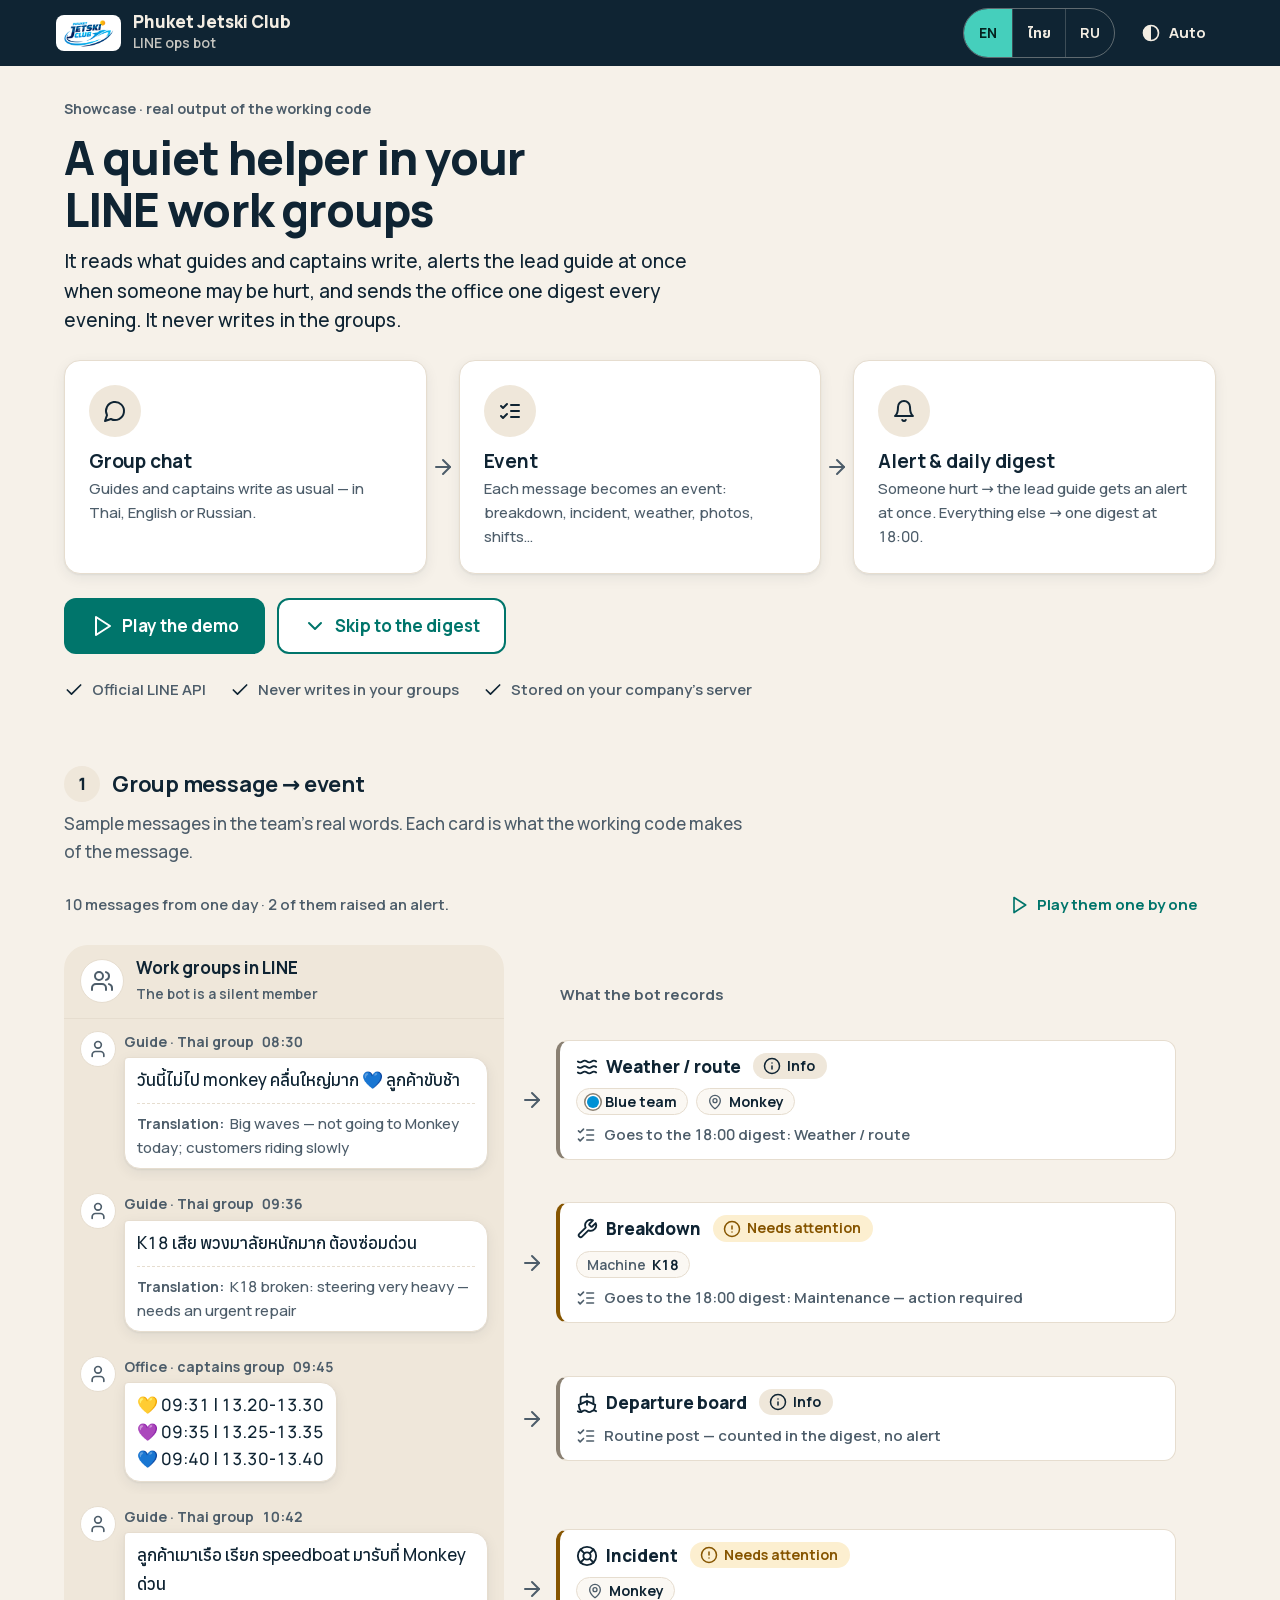
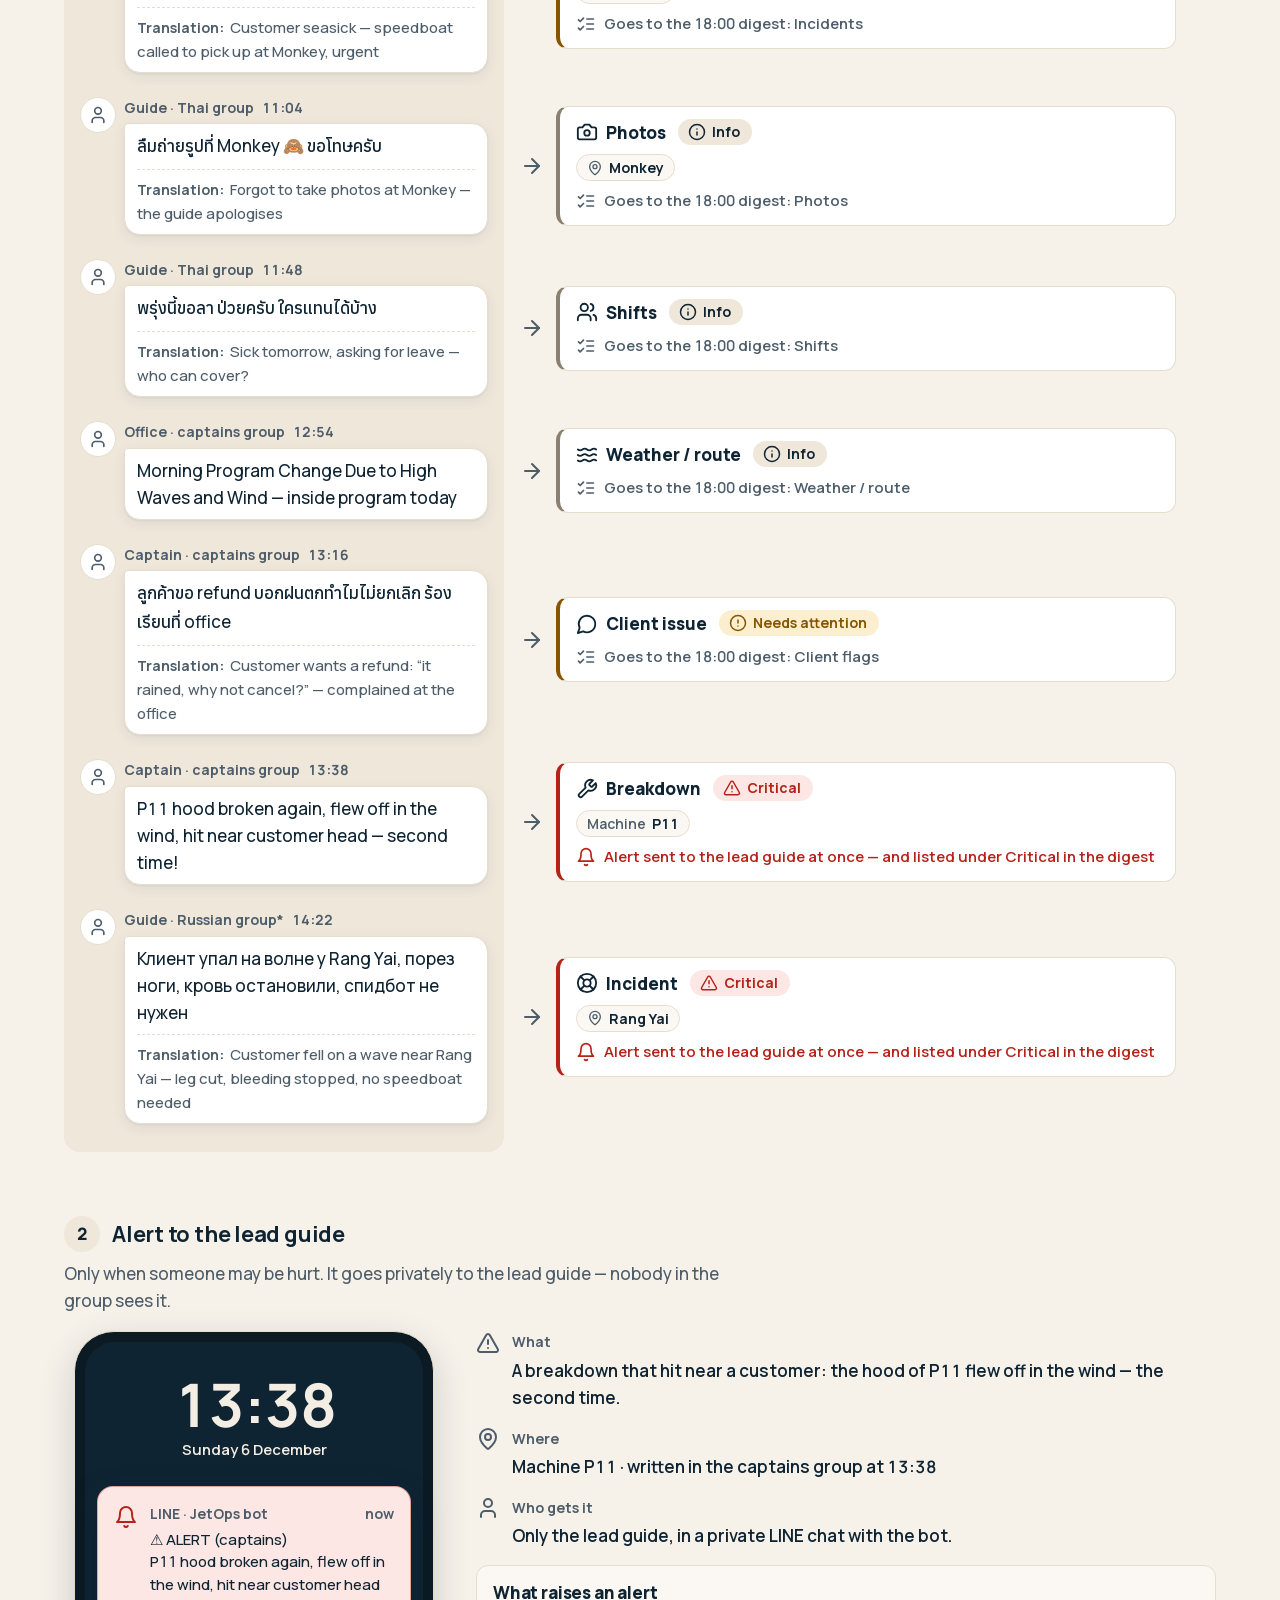
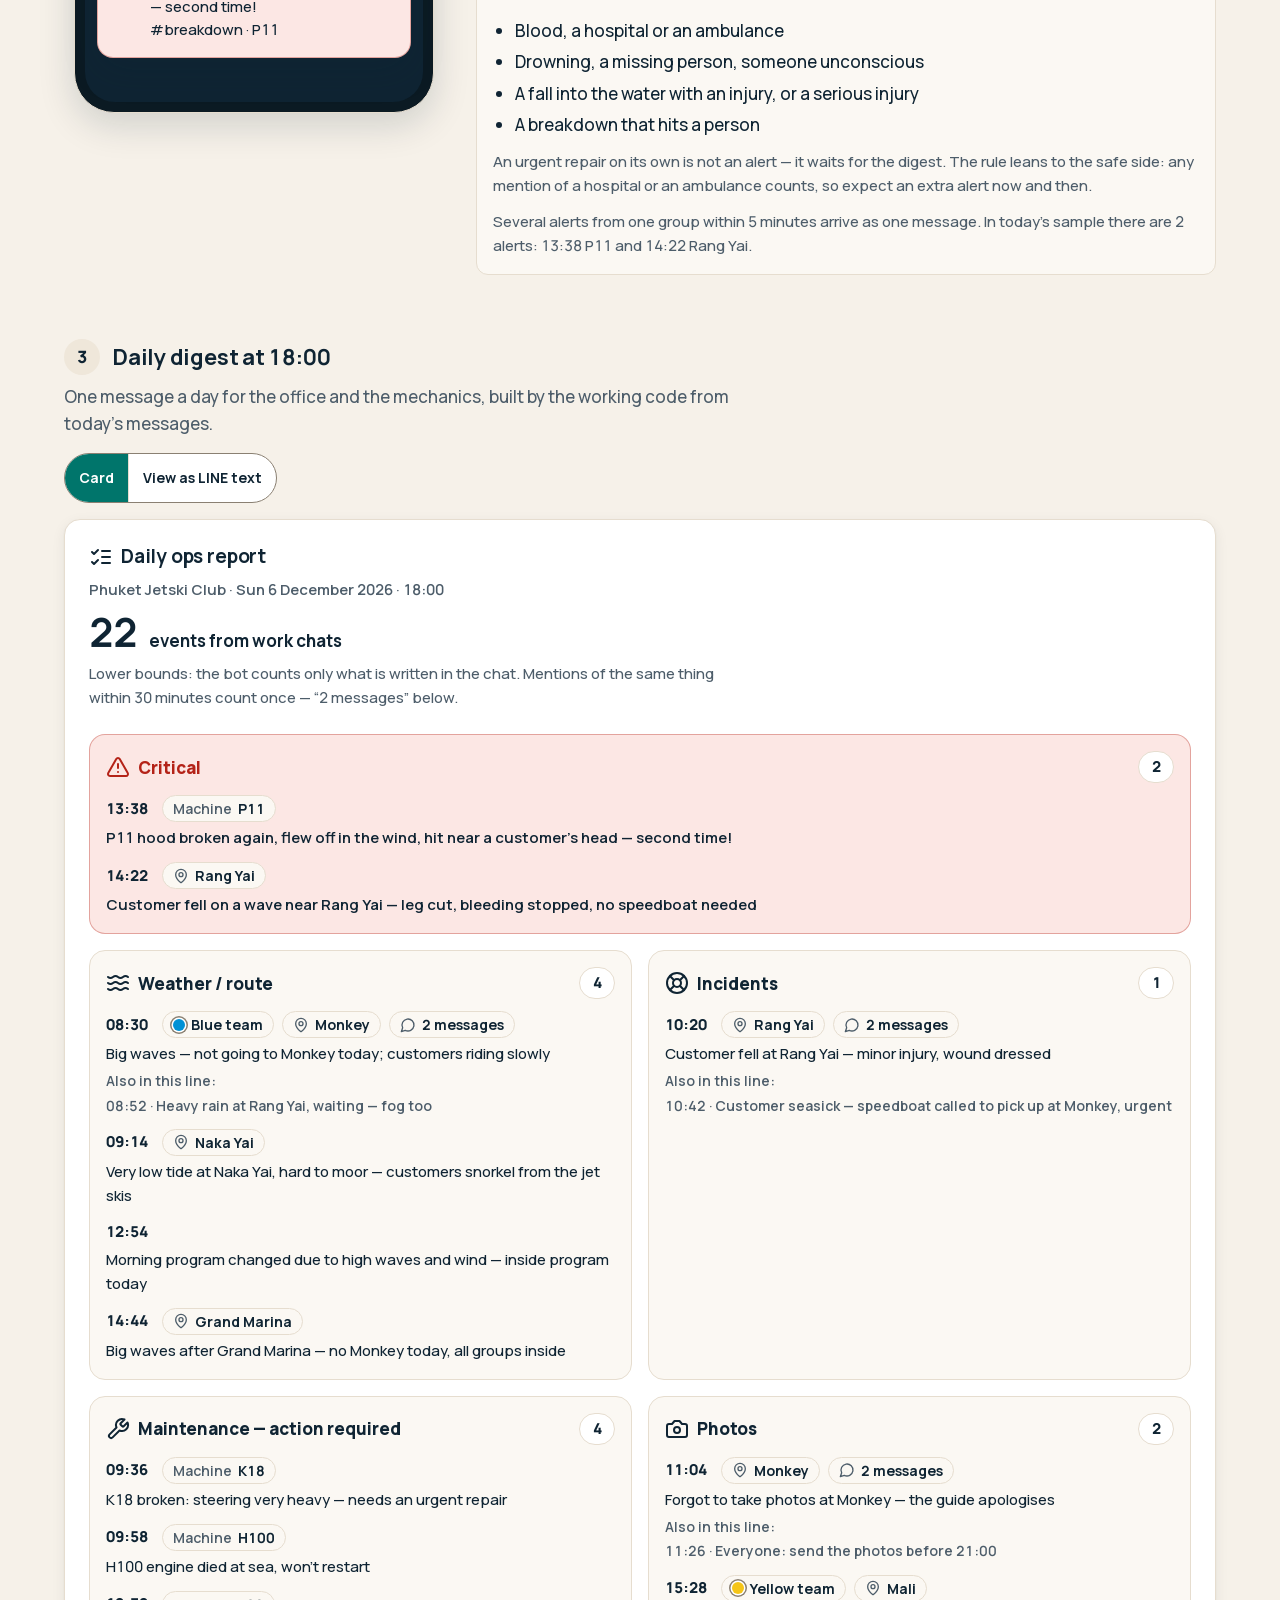
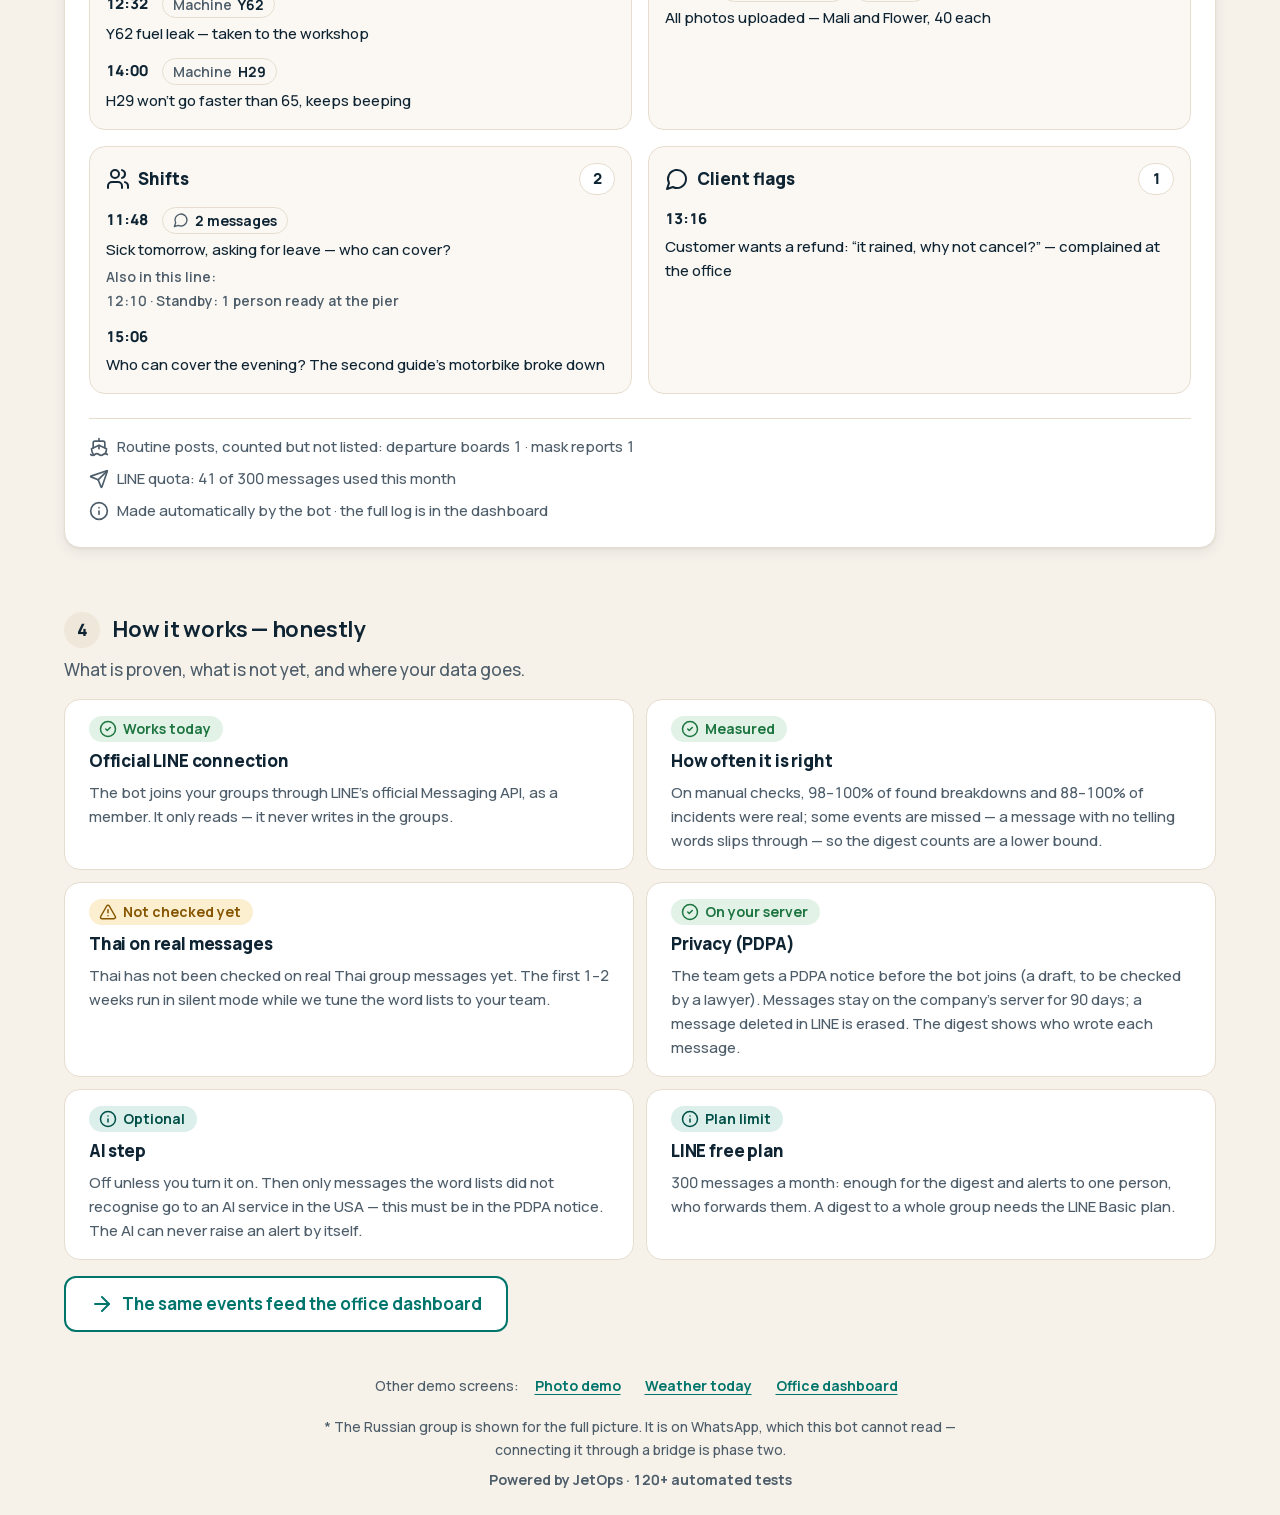
==== commit 5027262e: "Demo: shared JetOps components (no visual change except 48 px language buttons) Co-Authored-By: Clau" ====
--- a/bot.html
+++ b/bot.html
@@ -9,17 +9,10 @@
 <link rel="stylesheet" href="assets/jo/jetops.css">
 <script src="assets/jo/theme.js"></script>
 <style>
-  /* LINE bot showcase — page layout only. Tokens and components (.appbar .seg .btn .card .badge .note .dot .sk
-     .footer-note) come from assets/jo/jetops.css. The only raw colours are the two team-wristband dots (data). */
-  [hidden] { display: none !important; }
+  /* LINE bot showcase — page layout only. Tokens and components (.appbar .appbar-tools .seg .btn .card .badge .note
+     .dot .tag .sk .footer-note) come from assets/jo/jetops.css. The only raw colours are the two team-wristband dots (data). */
   html { scroll-behavior: smooth; }
   @media (prefers-reduced-motion: reduce) { html { scroll-behavior: auto; } }
-
-  /* header: one row on a computer, logo row + controls row on a phone (same as the weather board) */
-  .appbar-in { flex-wrap: wrap; gap: var(--s2) var(--s3); padding-block: var(--s2); }
-  .op-text { min-width: 0; }
-  .ctrls { display: flex; align-items: center; gap: var(--s2); }
-  @media (max-width: 559px) { .appbar .spacer { display: none; } .ctrls { flex-basis: 100%; justify-content: space-between; } }
 
   .wrap { max-width: var(--w-page); margin: 0 auto; padding: var(--s5) var(--s4) var(--s6); display: grid; grid-template-columns: minmax(0, 1fr); gap: var(--s7); }
   @media (min-width: 1024px) { .wrap { padding: var(--s6) var(--s5); gap: var(--s8); } }
@@ -94,13 +87,6 @@
   .ev-top { display: flex; flex-wrap: wrap; align-items: center; gap: var(--s2) var(--s3); }
   .tb { display: inline-flex; align-items: center; gap: var(--s2); font-weight: 800; }
   .tb .ic { width: 22px; height: 22px; }
-  .badge-plain { background: var(--bg-2); color: var(--muted); }
-  .tags { display: flex; flex-wrap: wrap; gap: var(--s2); }
-  .tag { display: inline-flex; align-items: center; gap: 6px; padding: 2px 10px; border-radius: var(--r-pill); background: var(--surface-2);
-    border: 1px solid var(--line); font-size: var(--fs-caption); font-weight: 700; line-height: 1.5; }
-  .tag .k { color: var(--muted); font-weight: 600; }
-  .tag .ic { width: 16px; height: 16px; color: var(--muted); }
-  .tag .dot { width: 12px; height: 12px; }
   .dot-blue { background: #0091d5; } .dot-yellow { background: #f5c518; }   /* team wristband colours = data */
   .out { display: flex; align-items: flex-start; gap: var(--s2); font-size: var(--fs-body-s); font-weight: 600; color: var(--muted); }
   .out .ic { width: 20px; height: 20px; margin-top: 2px; }
@@ -210,7 +196,7 @@
     <img class="op-logo" src="assets/logo.png" alt="" width="63" height="36">
     <div class="op-text"><div class="op-name">Phuket Jetski Club</div><div class="op-sub" data-i18n="opSub">LINE ops bot</div></div>
     <div class="spacer"></div>
-    <div class="ctrls">
+    <div class="appbar-tools">
       <div class="seg" id="uiLang" role="group" aria-label="Language" data-i18n-aria="langLabel"><button type="button" data-l="en" lang="en">EN</button><button type="button" data-l="th" lang="th">ไทย</button><button type="button" data-l="ru" lang="ru">RU</button></div>
       <button type="button" class="btn btn-quiet btn-s" data-jo-theme-toggle data-label-auto="Auto" data-label-light="Light" data-label-dark="Dark" data-label-title="Theme"></button>
     </div>
@@ -343,7 +329,7 @@
   client_issue:"message-circle", office_notice:"info", dispatch:"ship", masks:"list-checks", other:"info" };
 const TYPE_SEC = { weather_report:"wx", incident:"inc", breakdown:"br", photo_status:"ph", shift:"sh", client_issue:"cl", office_notice:"of" };
 const SEC_IC = { high:"triangle-alert", wx:"waves", inc:"life-buoy", br:"wrench", ph:"camera", sh:"users", cl:"message-circle", of:"info" };
-const SEV = { high:["crit","triangle-alert"], medium:["warn","circle-alert"], info:["plain","info"] };
+const SEV = { high:["crit","triangle-alert"], medium:["warn","circle-alert"], info:["n","info"] };   // .badge-n: neutral (jetops)
 const STEP_MS = 650, READ_MS = 900;                                             // playback: bubble → card, card → next
 const PARAMS = new URLSearchParams(location.search);
 const LOCALE = { en:"en-GB", th:"th-TH", ru:"ru-RU" };
--- a/assets/jo/jetops.css
+++ b/assets/jo/jetops.css
@@ -138,12 +138,13 @@
 /* choice chips (trip, team color) */
 .chips { display: flex; flex-wrap: wrap; gap: var(--s2); }
 .chip {
-  display: inline-flex; align-items: center; gap: var(--s2); min-height: var(--h-control-s); padding: 0 var(--s4);
+  position: relative; display: inline-flex; align-items: center; gap: var(--s2); min-height: var(--h-control-s); padding: 0 var(--s4);
   border-radius: var(--r-pill); border: 1.5px solid var(--border); background: var(--surface); color: var(--fg);
   font: 700 var(--fs-body-s)/1.2 var(--font); cursor: pointer;
 }
 .chip[aria-pressed="true"], .chip.on { background: var(--primary-soft); border-color: var(--primary); color: var(--primary-strong); }
-.dot { width: 16px; height: 16px; border-radius: 50%; box-shadow: 0 0 0 1.5px var(--surface), 0 0 0 3px var(--border); flex: none; }
+/* team colour = data: <span class="dot" style="--tc:#0091d5"> (or an inline background); always next to the team's name */
+.dot { width: 16px; height: 16px; border-radius: 50%; background: var(--tc, transparent); box-shadow: 0 0 0 1.5px var(--surface), 0 0 0 3px var(--border); flex: none; }
 
 /* stepper (machine number) */
 .stepper { display: grid; grid-template-columns: var(--h-control) 1fr var(--h-control); gap: var(--s2); }
@@ -174,26 +175,38 @@
 .note-crit .ic { color: var(--crit); }
 .note-info { background: var(--primary-soft); border-color: color-mix(in srgb, var(--primary) 35%, transparent); }
 .note-info .ic { color: var(--primary-strong); }
-.note .btn .ic { color: inherit; }
+.note .btn .ic { color: inherit; margin-top: 0; }
 
 /* empty state: what this is + what happens next + one action */
 .empty { display: grid; justify-items: center; text-align: center; gap: var(--s3); padding: var(--s6) var(--s5); }
-.empty .ic-wrap { width: 64px; height: 64px; border-radius: 50%; display: grid; place-items: center; background: var(--primary-soft); color: var(--primary-strong); }
+/* round icon plate: 48 px next to a heading or a list item, 64 px in an empty state */
+.ic-wrap { width: 48px; height: 48px; flex: none; border-radius: 50%; display: grid; place-items: center; background: var(--primary-soft); color: var(--primary-strong); }
+.empty .ic-wrap { width: 64px; height: 64px; }
 .empty p { max-width: 34ch; color: var(--muted); }
 .empty b, .empty h2, .empty h3 { text-wrap: balance; }
 
 /* app header with the operator's logo (white label) */
-.appbar { background: var(--header-bg); color: var(--header-fg); }
-.appbar-in { display: flex; align-items: center; gap: var(--s3); min-height: 64px; padding: 0 var(--s4); max-width: var(--w-page); margin: 0 auto; }
+.appbar { background: var(--header-bg); color: var(--header-fg); padding-top: env(safe-area-inset-top); }
+.appbar-in { display: flex; flex-wrap: wrap; align-items: center; gap: var(--s2) var(--s3); min-height: 64px; max-width: var(--w-page); margin: 0 auto;
+  padding: var(--s2) max(var(--s4), env(safe-area-inset-right)) var(--s2) max(var(--s4), env(safe-area-inset-left)); }
+.appbar .op-text { min-width: 0; }
 .appbar .op-logo { height: 36px; width: auto; border-radius: var(--r-sm); background: #fff; padding: 3px 6px; }
 .appbar .op-name { font-weight: 800; font-size: var(--fs-body); line-height: 1.2; }
 .appbar .op-sub { font-size: var(--fs-caption); opacity: .8; font-weight: 600; }
 
 /* segmented control: language, today/tomorrow, view switch */
 .seg { display: inline-flex; border: 1.5px solid var(--border); border-radius: var(--r-pill); overflow: hidden; background: var(--surface); }
-.seg button { min-height: var(--h-control-s); padding: 0 14px; border: 0; background: transparent; color: var(--fg); font: 700 var(--fs-caption)/1 var(--font); cursor: pointer; }
+.seg button { min-height: var(--h-control-s); min-width: 48px; padding: 0 14px; border: 0; background: transparent; color: var(--fg); font: 700 var(--fs-caption)/1 var(--font); cursor: pointer; }
 .seg button + button { border-left: 1px solid var(--line); }
 .seg button[aria-pressed="true"], .seg button.on { background: var(--primary); color: var(--on-primary); }
+/* full width, equal columns (screen switch); .seg-day = two lines: Today / Yesterday + the date, 56 px */
+.seg-view { display: grid; grid-auto-flow: column; grid-auto-columns: minmax(0, 1fr); width: 100%; }
+.seg-view button { padding: 0 var(--s2); }
+.seg-day { display: grid; grid-template-columns: 1fr 1fr; width: 100%; border-radius: var(--r-md); }
+.seg-day button { min-height: var(--h-control); padding: var(--s2) var(--s3); display: grid; align-content: center; justify-items: center;
+  font: 700 var(--fs-body)/1.3 var(--font); }
+.seg-day button .d { font-size: var(--fs-caption); font-weight: 600; color: var(--muted); }
+.seg-day button[aria-pressed="true"] .d { color: inherit; }
 
 /* app header extras: language + theme on the dark band */
 .appbar-in .spacer { flex: 1; }
@@ -203,6 +216,13 @@
 .appbar .seg button[aria-pressed="true"], .appbar .seg button.on { background: var(--laguna-300); color: #04231F; }
 .appbar .btn-quiet { color: var(--header-fg); }
 .appbar .btn-quiet:hover { background: rgb(243 237 227 / 12%); color: var(--header-fg); }
+/* tools = language + theme, right of the operator's name; on a phone they get their own row under the logo:
+   <div class="appbar-in"> logo · .op-text · .spacer · <div class="appbar-tools"> .seg + theme toggle </div></div> */
+.appbar-tools { display: flex; align-items: center; gap: var(--s2); margin-left: auto; }
+@media (max-width: 599px) {
+  .appbar-in .spacer { display: none; }
+  .appbar-tools { flex-basis: 100%; justify-content: space-between; }
+}
 
 /* page column + sticky bottom bar for the one main action (under the thumb on a phone) */
 .page { max-width: var(--w-read); margin: 0 auto; padding: var(--s4); display: grid; grid-template-columns: minmax(0, 1fr); gap: var(--s4); align-content: start; }
@@ -219,3 +239,152 @@
 .sk { background: var(--bg-2); border-radius: var(--r-md); animation: jo-pulse 1.4s ease-in-out infinite; }
 @keyframes jo-pulse { 50% { opacity: .55; } }
 @media (prefers-reduced-motion: reduce) { .sk { animation: none; } }
+
+/* ======== screen components (guideline §12): pieces that more than one screen uses ======== */
+
+/* card header: title + one muted line under it */
+.card-h { display: grid; gap: var(--s1); }
+.card-h p { color: var(--muted); font-size: var(--fs-body-s); }
+
+/* banner extras: long words wrap inside the text column; an optional action under the text */
+.note > div { min-width: 0; }
+.note .note-act { margin-top: var(--s3); }
+
+/* neutral badge: a type or a label, not a status (no status colour) */
+.badge-n { background: var(--bg-2); color: var(--fg); }
+
+/* tag: a static fact as a pill (machine, team, place) — not clickable, so no Laguna and no 48 px height (≠ .chip) */
+.tags { display: flex; flex-wrap: wrap; gap: var(--s2); }
+.tag { display: inline-flex; align-items: center; gap: 6px; padding: 2px 10px; border-radius: var(--r-pill); background: var(--surface-2);
+  border: 1px solid var(--line); font-size: var(--fs-caption); font-weight: 700; line-height: 1.5; }
+.tag .k { color: var(--muted); font-weight: 600; }
+.tag .ic { width: 16px; height: 16px; color: var(--muted); }
+.tag .dot { width: 12px; height: 12px; }
+
+/* machine number as an outlined pill: K18, H100 */
+.machine { display: inline-block; padding: 1px var(--s2); border: 1.5px solid var(--border); border-radius: var(--r-sm);
+  font-size: var(--fs-body-s); font-weight: 800; line-height: 1.4; }
+
+/* key number tile: <div class="card tile"> .tile-k (icon + label) · .num · .tile-sub · optional .badge */
+.tile { padding: var(--s4); display: grid; gap: var(--s1); align-content: start; min-width: 0; }
+.tile-k { display: flex; align-items: center; gap: var(--s2); font-weight: 700; font-size: var(--fs-body-s); color: var(--muted); }
+.tile-sub { font-size: var(--fs-body-s); font-weight: 600; }
+.tile .badge { margin-top: var(--s1); }
+
+/* short list rows with a divider between them (tech board, shifts) */
+.rows { list-style: none; margin: 0; padding: 0; }
+.rows li { display: grid; gap: 2px; padding: var(--s3) 0; border-top: 1px solid var(--line); }
+.rows li:first-child { border-top: 0; }
+
+/* progress of a send, in the action bar */
+.progress { height: 6px; border-radius: var(--r-pill); background: var(--bg-2); overflow: hidden; }
+.progress i { display: block; height: 100%; width: 0; background: var(--primary); transition: width .25s; }
+
+/* summary line above the main button: what it will do (Morning 08:30 · ● Blue team · 8 photos) */
+.summary { display: flex; flex-wrap: wrap; align-items: center; justify-content: center; gap: 2px 6px; text-align: center;
+  font-size: var(--fs-body-s); font-weight: 700; line-height: 1.4; }
+.summary .sep { color: var(--muted); }
+.summary .dot { width: 14px; height: 14px; }
+
+/* "removed — Undo" strip, shown for a few seconds after a delete */
+.undo { display: flex; align-items: center; justify-content: space-between; gap: var(--s2); padding-left: var(--s4);
+  border-radius: var(--r-md); background: var(--surface-2); border: 1px solid var(--line); font-size: var(--fs-body-s); font-weight: 600; }
+
+/* choice grids (guide app): trip = time big + name under it, two side by side on a phone; team colours in an even grid.
+   Chosen = filled chip + thick border + a check badge on the corner (<svg class="ic ck">), never colour alone;
+   the badge takes no room from the name, so long names (Фиолетовая) still fit two-up on a phone */
+.chips-trip .chip, .chips-color .chip { border-width: 2px; }
+.chip .ck { display: none; position: absolute; top: -8px; right: -6px; width: 24px; height: 24px; padding: 3px; border-radius: 50%;
+  background: var(--primary); color: var(--on-primary); stroke-width: 3; box-shadow: 0 0 0 2px var(--surface); }
+.chip[aria-pressed="true"] .ck { display: block; }
+.chips-trip { display: grid; grid-template-columns: repeat(auto-fit, minmax(128px, 1fr)); }
+.chips-trip .chip { min-height: var(--h-control); padding: var(--s2) var(--s3); border-radius: var(--r-md);
+  display: grid; justify-items: center; align-content: center; gap: 0; }
+.chips-trip .chip .big { font-size: var(--fs-h3); font-weight: 800; line-height: 1.25; }
+.chips-trip .chip .small { font-size: var(--fs-caption); font-weight: 600; line-height: 1.35; color: var(--muted); }
+.chips-trip .chip[aria-pressed="true"] .small { color: inherit; }
+.chips-color { display: grid; grid-template-columns: repeat(2, minmax(0, 1fr)); }
+@media (min-width: 600px) { .chips-color { grid-template-columns: repeat(3, minmax(0, 1fr)); } }
+.chips-color .chip { padding: var(--s1) var(--s3) var(--s1) var(--s4); text-align: left; }
+.chips-color .chip > span:not(.dot) { min-width: 0; overflow-wrap: anywhere; }
+.chips-color .dot { width: 20px; height: 20px; }
+
+/* photo grid + tile (tourist gallery): 2 columns on a phone, 3 from 600 px, 4 from 900 px */
+.g-grid { display: grid; gap: var(--s2); grid-template-columns: repeat(2, minmax(0, 1fr)); }
+@media (min-width: 600px) { .g-grid { grid-template-columns: repeat(3, minmax(0, 1fr)); gap: var(--s3); } }
+@media (min-width: 900px) { .g-grid { grid-template-columns: repeat(4, minmax(0, 1fr)); } }
+.g-tile { position: relative; display: block; width: 100%; aspect-ratio: 1; padding: 0; margin: 0; overflow: hidden;
+  border: 0; border-radius: var(--r-md); background: var(--bg-2); cursor: zoom-in; font: inherit; color: inherit; }
+.g-tile img { width: 100%; height: 100%; object-fit: cover; display: block; transition: transform .2s; }
+@media (hover: hover) { .g-tile:hover img { transform: scale(1.03); } }
+.g-tile:focus-visible { outline-offset: 3px; }
+.g-tile.mine { box-shadow: 0 0 0 3px var(--primary); }
+.g-tile .badge { position: absolute; left: var(--s2); top: var(--s2); box-shadow: var(--shadow-1); }
+.g-turn { animation: jo-spin 1.2s linear infinite; } /* a turning icon (loader-circle) in a note */
+@media (prefers-reduced-motion: reduce) {
+  .g-turn { animation-duration: 3.6s; }
+  .g-tile img { transition: none; }
+}
+
+/* photo viewer: <dialog class="g-viewer t-dark"> full-screen sheet, always the dark palette (photos read best on dark) */
+.g-viewer { width: 100%; height: 100%; max-width: none; max-height: none; margin: 0; padding: 0; border: 0;
+  background: var(--bg); color: var(--fg); }
+.g-viewer[open] { display: grid; grid-template-rows: auto minmax(0, 1fr) auto; }
+.g-viewer::backdrop { background: rgb(4 12 18 / 70%); }
+body:has(.g-viewer[open]) { overflow: hidden; }
+.g-v-top { display: flex; align-items: center; gap: var(--s3); min-height: 56px; padding: var(--s2) var(--s4);
+  padding-top: calc(var(--s2) + env(safe-area-inset-top)); }
+.g-v-count { font-weight: 700; font-size: var(--fs-body-s); color: var(--muted); }
+.g-v-stage { position: relative; min-height: 0; overflow: hidden; touch-action: pan-y pinch-zoom; }
+/* absolutely placed so max-width/height resolve against the stage (the grid row is not definite) */
+.g-v-stage img { position: absolute; inset: 0; margin: auto; max-width: calc(100% - 2 * var(--s2)); max-height: 100%;
+  border-radius: var(--r-md); transition: opacity .15s; }
+.g-v-stage img.is-loading { opacity: .35; }
+.g-v-nav { position: absolute; top: 50%; transform: translateY(-50%); width: var(--h-control); height: var(--h-control);
+  display: grid; place-items: center; padding: 0; border-radius: 50%; cursor: pointer;
+  border: 1.5px solid var(--border); background: color-mix(in srgb, var(--bg) 72%, transparent); color: var(--fg); }
+.g-v-nav:hover { background: var(--surface-2); }
+.g-v-prev { left: var(--s3); }
+.g-v-next { right: var(--s3); }
+.g-v-actions { display: grid; gap: var(--s2); padding: var(--s3) var(--s4); padding-bottom: calc(var(--s4) + env(safe-area-inset-bottom)); }
+.g-v-btns { display: flex; gap: var(--s3); width: 100%; max-width: 480px; margin: 0 auto; }
+.g-v-btns .btn-primary { flex: 1; }
+.g-v-hint { text-align: center; color: var(--muted); font-size: var(--fs-caption); max-width: 480px; margin: 0 auto; }
+@media (min-width: 720px) {
+  .g-v-top { padding-inline: var(--s5); }
+  .g-v-stage img { max-width: calc(100% - 2 * (var(--h-control) + var(--s5))); }
+  .g-v-prev { left: var(--s4); }
+  .g-v-next { right: var(--s4); }
+}
+
+/* demo only: a dashed frame (controls) or a dashed hint, clearly set apart from the product */
+.demo { border: 1.5px dashed var(--border); border-radius: var(--r-lg); padding: var(--s5); display: grid; gap: var(--s3); justify-items: start; }
+.demo p { max-width: 68ch; }
+.demo-links { display: flex; flex-wrap: wrap; align-items: center; gap: 0 var(--s2); }
+.demo-links a { display: inline-flex; align-items: center; min-height: 44px; padding: 0 var(--s2); font-weight: 700; }
+.demo-tip { display: grid; grid-template-columns: auto minmax(0, 1fr); gap: var(--s3); align-items: start;
+  padding: var(--s3) var(--s4); border: 1.5px dashed var(--border); border-radius: var(--r-md);
+  color: var(--muted); font-size: var(--fs-body-s); font-weight: 600; line-height: 1.5; }
+.demo-tip > .ic { margin-top: 1px; }
+.demo-tip .btn { margin: var(--s1) 0 calc(-1 * var(--s2)) calc(-1 * var(--s3)); }
+
+/* print: always light (also when the device or the toggle is dark), no shadows; containers of cards flow as blocks
+   (Chromium splits grid containers badly across pages). A page grid without cards can opt in with .print-flow */
+@media print {
+  html:root, html:root:not([data-theme="light"]) {
+    color-scheme: light;
+    --bg: #F6F1E9; --bg-2: #EFE7DA; --surface: #FFFFFF; --surface-2: #FBF8F3;
+    --line: #E6DDCF; --border: #8A8072;
+    --fg: #0F2433; --muted: #4D5D6A;
+    --primary: #00756B; --primary-hover: #005E56; --on-primary: #FFFFFF;
+    --primary-soft: #DCEFEB; --primary-strong: #005048;
+    --ok: #1D7540; --ok-soft: #E2F2E7; --warn: #865500; --warn-soft: #FCEFD0; --crit: #B42318; --crit-soft: #FCE7E4;
+    --shadow-1: none; --shadow-2: none;
+    --header-bg: #0F2433; --header-fg: #F3EDE3;
+  }
+  .page, .print-flow, :where(main, section, div):has(> .card:not(.tile)) { display: block; }
+  :where(.page, .print-flow, :has(> .card:not(.tile))) > * + * { margin-top: var(--s4); }
+  .card, .tile, .note { break-inside: avoid; }
+  .actionbar { position: static; backdrop-filter: none; }
+  .badge, .dot, .note, .tag { -webkit-print-color-adjust: exact; print-color-adjust: exact; }
+}
